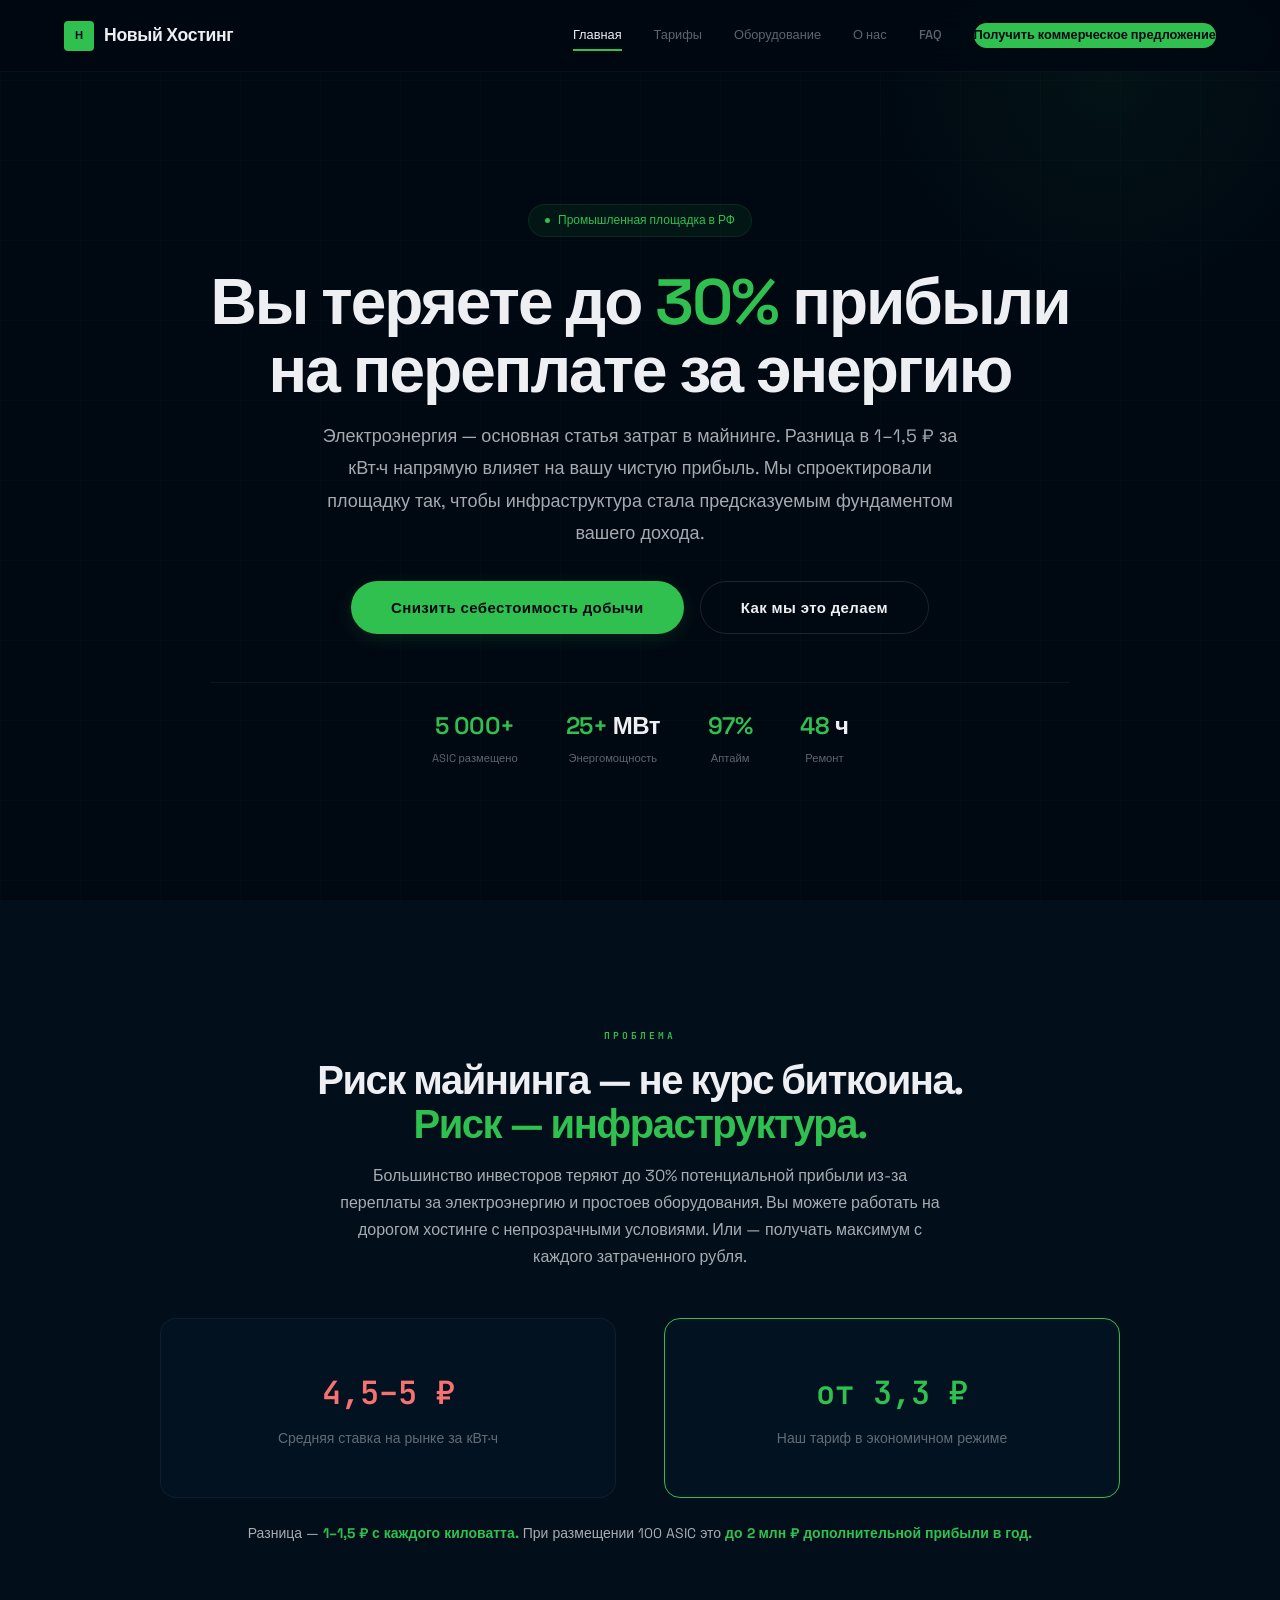
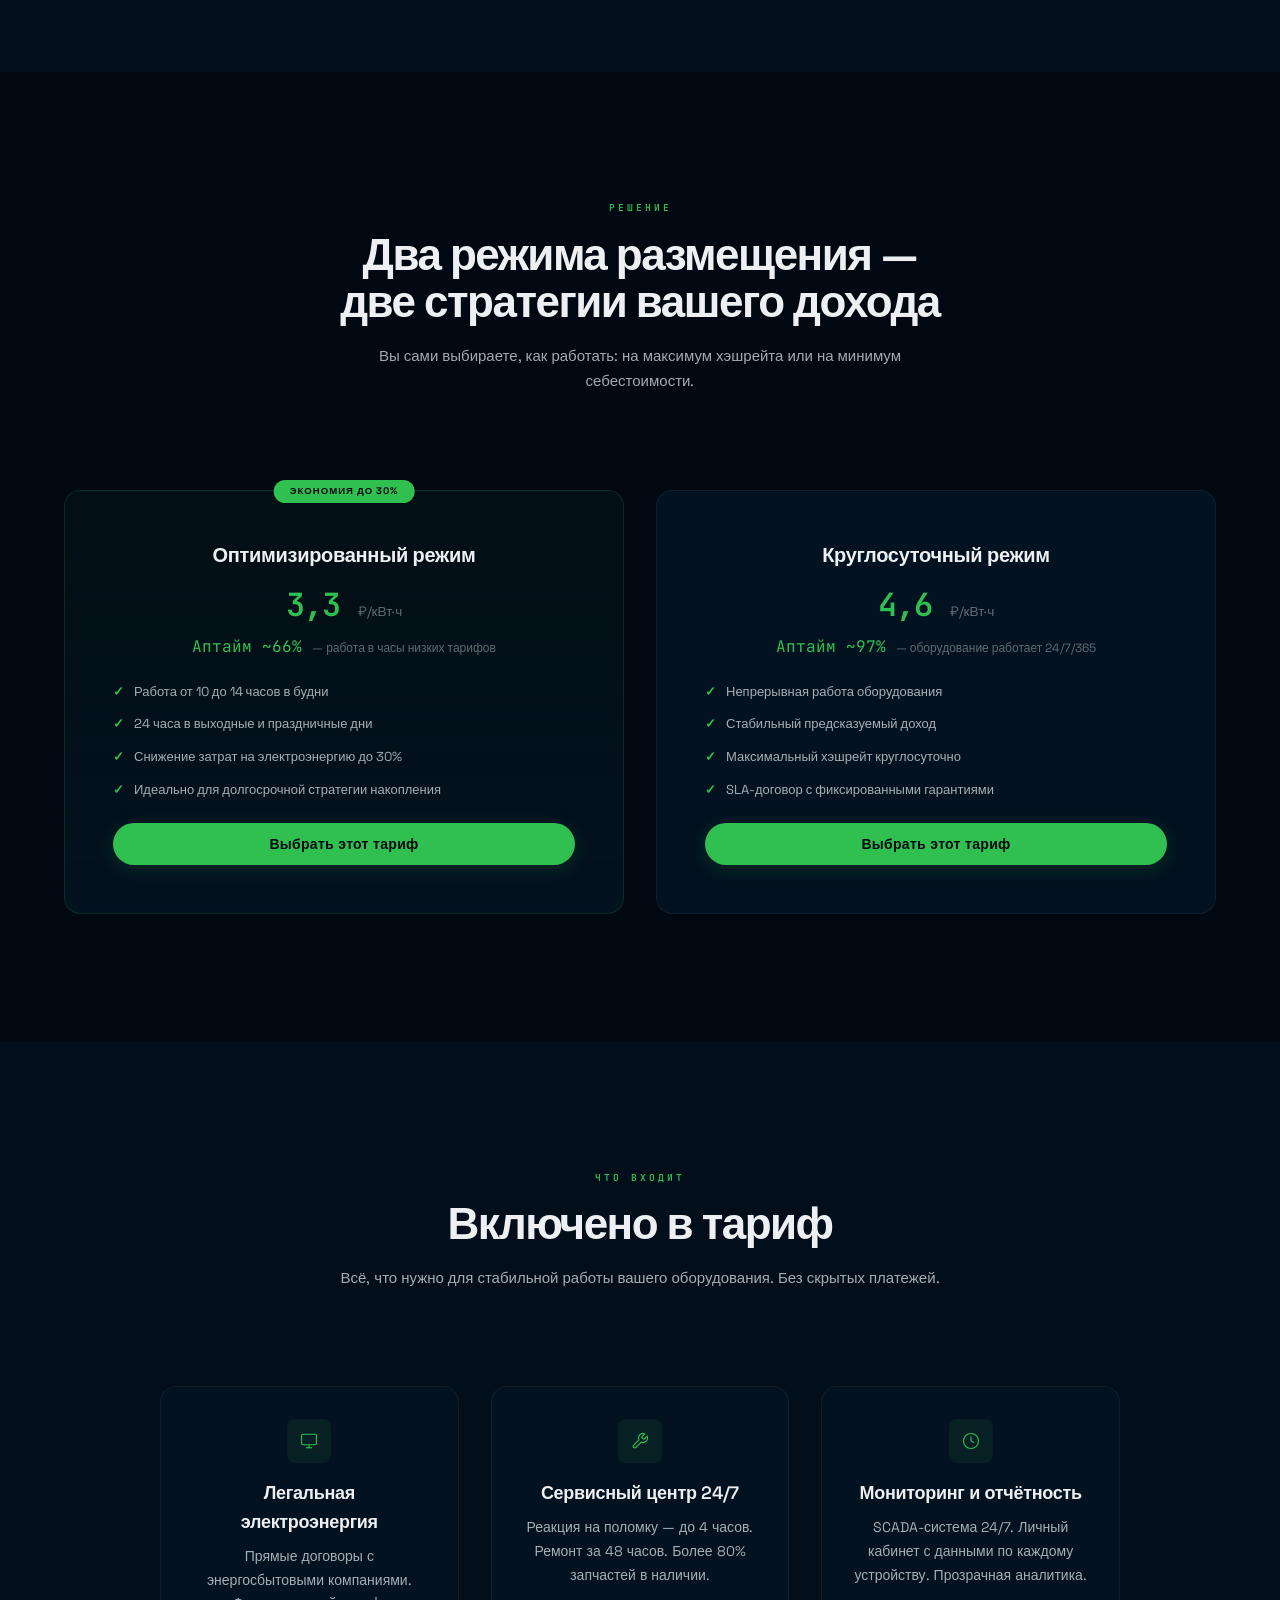
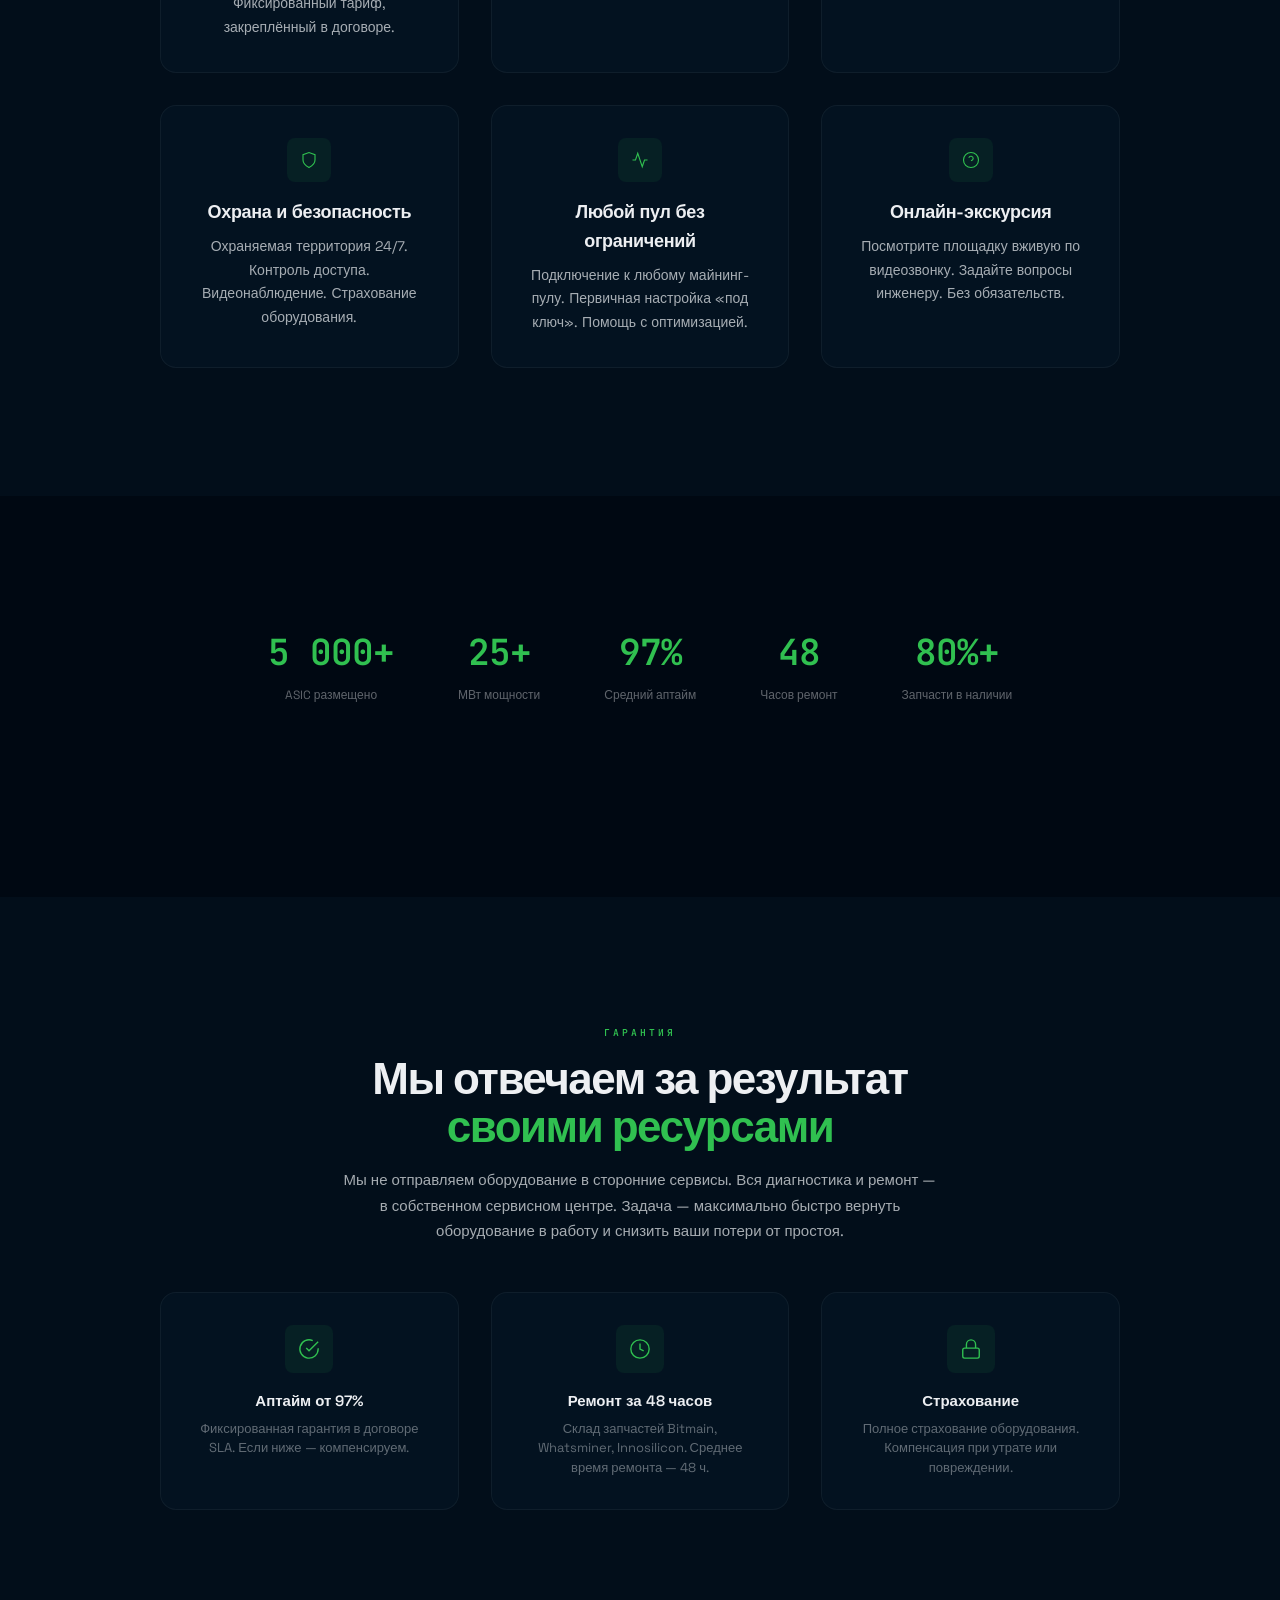
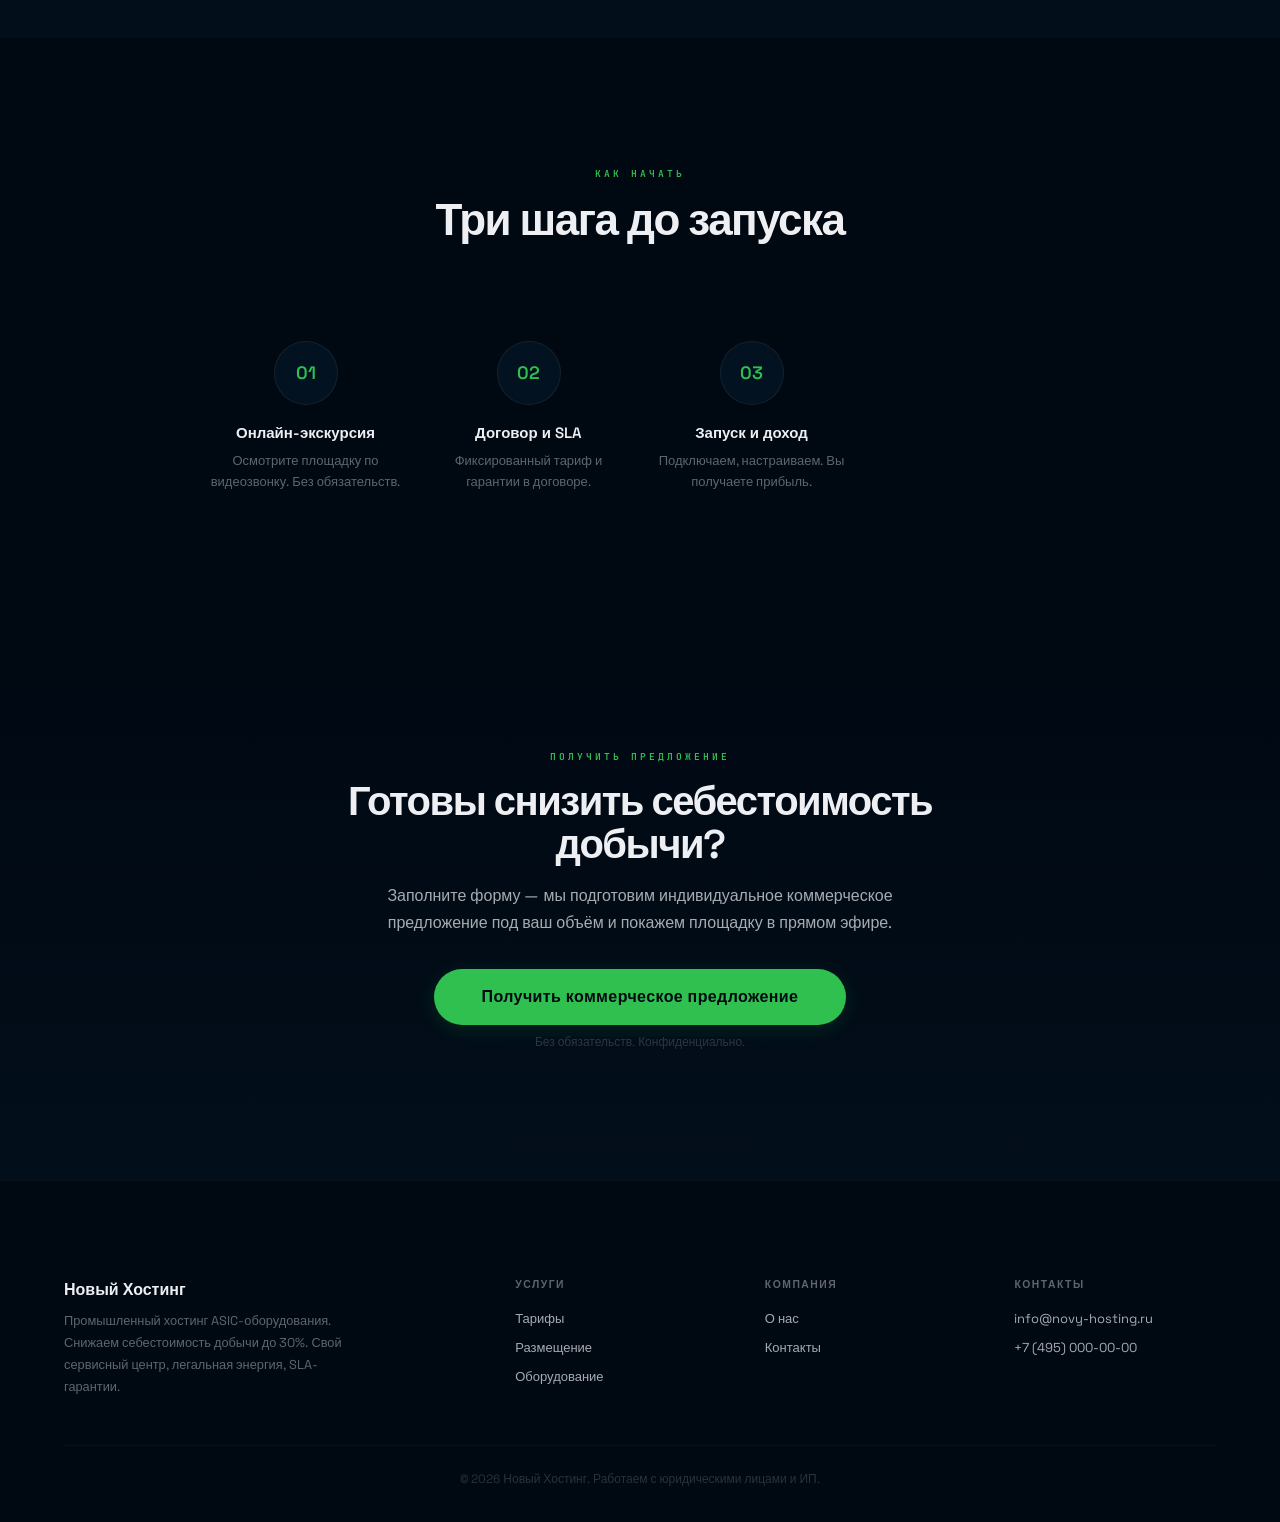
==== index.html @ 4402cfbf "v6: Продающий текст по методу Шугермана — проблема → боль → решение → гарантия → призыв. Центрирован" ====
<!DOCTYPE html>
<html lang="ru">
<head>
  <meta charset="UTF-8" />
  <meta name="viewport" content="width=device-width, initial-scale=1.0" />
  <meta name="description" content="Новый Хостинг — промышленный хостинг ASIC. Снижаем себестоимость добычи до 30%. Свой сервисный центр, ремонт за 48ч, легальная энергия от 3,3 ₽/кВт·ч." />
  <title>Новый Хостинг — промышленный хостинг ASIC | Снижаем себестоимость добычи</title>
  <link rel="stylesheet" href="css/style.css" />
  <link rel="icon" type="image/svg+xml" href="data:image/svg+xml,<svg xmlns='http://www.w3.org/2000/svg' viewBox='0 0 32 32'><rect width='32' height='32' rx='3' fill='%2330C050'/><text x='50%25' y='55%25' text-anchor='middle' font-family='system-ui' font-weight='bold' font-size='18' fill='%23000812'>Н</text></svg>" />
  <style>
    /* Продающие анимации */
    .fade-up{opacity:0;transform:translateY(40px);transition:opacity .8s cubic-bezier(.16,1,.3,1),transform .8s cubic-bezier(.16,1,.3,1)}
    .fade-up.visible{opacity:1;transform:translateY(0)}
    .fade-scale{opacity:0;transform:scale(.92);transition:opacity .7s cubic-bezier(.16,1,.3,1),transform .7s cubic-bezier(.16,1,.3,1)}
    .fade-scale.visible{opacity:1;transform:scale(1)}
    .stagger-children>*{opacity:0;transform:translateY(25px)}
    .stagger-children.visible>*{animation:staggerUp .6s cubic-bezier(.16,1,.3,1) forwards}
    .stagger-children.visible>*:nth-child(1){animation-delay:0s}
    .stagger-children.visible>*:nth-child(2){animation-delay:.12s}
    .stagger-children.visible>*:nth-child(3){animation-delay:.24s}
    .stagger-children.visible>*:nth-child(4){animation-delay:.36s}
    .stagger-children.visible>*:nth-child(5){animation-delay:.48s}
    .stagger-children.visible>*:nth-child(6){animation-delay:.6s}
    @keyframes staggerUp{to{opacity:1;transform:translateY(0)}}
    .glow-pulse{animation:glowPulse 3s ease-in-out infinite}
    @keyframes glowPulse{0%,100%{box-shadow:0 0 20px var(--green-glow)}50%{box-shadow:0 0 40px var(--green-intense)}}
    .hero-cta{animation:heroCta 1s cubic-bezier(.16,1,.3,1) .6s both}
    @keyframes heroCta{from{opacity:0;transform:translateY(30px)}to{opacity:1;transform:translateY(0)}}
  </style>
</head>
<body>

<!-- HEADER -->
<header class="header" id="header">
  <div class="container">
    <a href="index.html" class="logo">
      <span class="logo-mark">Н</span>
      Новый Хостинг
    </a>
    <nav class="nav" id="nav">
      <a href="index.html" class="active">Главная</a>
      <a href="services.html">Тарифы</a>
      <a href="equipment.html">Оборудование</a>
      <a href="about.html">О нас</a>
      <a href="faq.html">FAQ</a>
      <a href="contacts.html" class="nav-cta">Получить коммерческое предложение</a>
    </nav>
    <button class="menu-toggle" id="menuToggle" aria-label="Меню">
      <span></span><span></span><span></span>
    </button>
  </div>
</header>

<!-- ============ HERO ============ -->
<section class="hero" style="text-align:center">
  <div class="hero-bg">
    <div class="hero-grid"></div>
    <div class="hero-glow"></div>
  </div>
  <div class="container" style="position:relative;z-index:1">
    <div style="max-width:860px;margin:0 auto">
      <div class="hero-badge" style="animation:fadeIn .6s .1s both">
        <span class="hero-badge-dot"></span>
        Промышленная площадка в РФ
      </div>
      <h1 style="font-size:4rem" class="fade-up">
        Вы теряете до <span class="green">30%</span> прибыли<br />
        на переплате за энергию
      </h1>
      <p style="font-size:1.125rem;max-width:640px;margin:0 auto var(--space-xl);color:var(--text-secondary);line-height:1.8" class="fade-up">
        Электроэнергия — основная статья затрат в майнинге. Разница в 1–1,5 ₽ за кВт·ч 
        напрямую влияет на вашу чистую прибыль. Мы спроектировали площадку так, 
        чтобы инфраструктура стала предсказуемым фундаментом вашего дохода.
      </p>
      <div class="hero-actions" style="justify-content:center" class="hero-cta">
        <a href="services.html" class="btn btn-green btn-lg glow-pulse">Снизить себестоимость добычи</a>
        <a href="#about" class="btn btn-ghost btn-lg">Как мы это делаем</a>
      </div>
      <div class="hero-stats" style="justify-content:center" class="fade-up">
        <div><div class="hero-stat-value"><span class="green">5 000+</span></div><div class="hero-stat-label">ASIC размещено</div></div>
        <div><div class="hero-stat-value"><span class="green">25+</span> МВт</div><div class="hero-stat-label">Энергомощность</div></div>
        <div><div class="hero-stat-value"><span class="green">97%</span></div><div class="hero-stat-label">Аптайм</div></div>
        <div><div class="hero-stat-value"><span class="green">48</span> ч</div><div class="hero-stat-label">Ремонт</div></div>
      </div>
    </div>
  </div>
</section>

<!-- ============ ПРОБЛЕМА ============ -->
<section class="section section-dark" id="problem" style="text-align:center">
  <div class="container">
    <div style="max-width:720px;margin:0 auto">
      <span class="section-label fade-up">Проблема</span>
      <h2 class="section-title fade-up" style="font-size:2.5rem">
        Риск майнинга — не курс биткоина.<br />
        <span class="green">Риск — инфраструктура.</span>
      </h2>
      <p class="section-subtitle fade-up" style="margin-bottom:var(--space-2xl);font-size:1rem">
        Большинство инвесторов теряют до 30% потенциальной прибыли из-за переплаты 
        за электроэнергию и простоев оборудования. Вы можете работать на дорогом 
        хостинге с непрозрачными условиями. Или — получать максимум с каждого 
        затраченного рубля.
      </p>
    </div>
    <div style="max-width:960px;margin:0 auto">
      <div class="fade-scale">
        <div style="display:flex;gap:var(--space-2xl);justify-content:center;flex-wrap:wrap">
          <div style="background:var(--bg-card);border:1px solid rgba(237,239,242,.05);border-radius:var(--radius-xl);padding:var(--space-2xl);flex:1;min-width:240px">
            <div style="font-family:var(--mono);font-size:2rem;font-weight:600;color:var(--danger);margin-bottom:var(--space-sm)">4,5–5 ₽</div>
            <div style="font-size:.875rem;color:var(--text-tertiary)">Средняя ставка на рынке за кВт·ч</div>
          </div>
          <div style="background:var(--bg-card);border:1px solid var(--green);border-radius:var(--radius-xl);padding:var(--space-2xl);flex:1;min-width:240px">
            <div style="font-family:var(--mono);font-size:2rem;font-weight:600;color:var(--green);margin-bottom:var(--space-sm)">от 3,3 ₽</div>
            <div style="font-size:.875rem;color:var(--text-tertiary)">Наш тариф в экономичном режиме</div>
          </div>
        </div>
        <p style="margin-top:var(--space-lg);font-size:.875rem;color:var(--text-secondary)">
          Разница — <strong style="color:var(--green)">1–1,5 ₽ с каждого киловатта.</strong> 
          При размещении 100 ASIC это <strong style="color:var(--green)">до 2 млн ₽ дополнительной прибыли в год.</strong>
        </p>
      </div>
    </div>
  </div>
</section>

<!-- ============ РЕШЕНИЕ — ДВА РЕЖИМА ============ -->
<section class="section" id="solution" style="text-align:center">
  <div class="container">
    <div class="section-header">
      <span class="section-label fade-up">Решение</span>
      <h2 class="section-title fade-up">Два режима размещения —<br />две стратегии вашего дохода</h2>
      <p class="section-subtitle fade-up">Вы сами выбираете, как работать: на максимум хэшрейта или на минимум себестоимости.</p>
    </div>
    <div class="modes-grid fade-up">
      <div class="mode-card featured reveal">
        <div class="mode-badge">Экономия до 30%</div>
        <div class="mode-name">Оптимизированный режим</div>
        <div class="mode-price">3,3 <span>₽/кВт·ч</span></div>
        <div class="mode-uptime">Аптайм ~66% <span>— работа в часы низких тарифов</span></div>
        <ul class="mode-features">
          <li>Работа от 10 до 14 часов в будни</li>
          <li>24 часа в выходные и праздничные дни</li>
          <li>Снижение затрат на электроэнергию до 30%</li>
          <li>Идеально для долгосрочной стратегии накопления</li>
        </ul>
        <a href="contacts.html" class="btn btn-green btn-full">Выбрать этот тариф</a>
      </div>
      <div class="mode-card reveal">
        <div class="mode-name">Круглосуточный режим</div>
        <div class="mode-price">4,6 <span>₽/кВт·ч</span></div>
        <div class="mode-uptime">Аптайм ~97% <span>— оборудование работает 24/7/365</span></div>
        <ul class="mode-features">
          <li>Непрерывная работа оборудования</li>
          <li>Стабильный предсказуемый доход</li>
          <li>Максимальный хэшрейт круглосуточно</li>
          <li>SLA-договор с фиксированными гарантиями</li>
        </ul>
        <a href="contacts.html" class="btn btn-green btn-full">Выбрать этот тариф</a>
      </div>
    </div>
  </div>
</section>

<!-- ============ ЧТО ВХОДИТ ============ -->
<section class="section section-dark" id="includes" style="text-align:center">
  <div class="container">
    <div class="section-header">
      <span class="section-label fade-up">Что входит</span>
      <h2 class="section-title fade-up">Включено в тариф</h2>
      <p class="section-subtitle fade-up">Всё, что нужно для стабильной работы вашего оборудования. Без скрытых платежей.</p>
    </div>
    <div class="stagger-children fade-up" style="display:grid;grid-template-columns:1fr 1fr 1fr;gap:var(--space-xl);max-width:960px;margin:0 auto">
      <div class="card">
        <div class="card-icon" style="margin:0 auto var(--space-md)"><svg width="18" height="18" viewBox="0 0 24 24" fill="none" stroke="currentColor" stroke-width="1.5"><rect x="2" y="3" width="20" height="14" rx="2"/><line x1="8" y1="21" x2="16" y2="21"/><line x1="12" y1="17" x2="12" y2="21"/></svg></div>
        <h3 class="card-title">Легальная электроэнергия</h3>
        <p class="card-text">Прямые договоры с энергосбытовыми компаниями. Фиксированный тариф, закреплённый в договоре.</p>
      </div>
      <div class="card">
        <div class="card-icon" style="margin:0 auto var(--space-md)"><svg width="18" height="18" viewBox="0 0 24 24" fill="none" stroke="currentColor" stroke-width="1.5"><path d="M14.7 6.3a1 1 0 0 0 0 1.4l1.6 1.6a1 1 0 0 0 1.4 0l3.77-3.77a6 6 0 0 1-7.94 7.94l-6.91 6.91a2.12 2.12 0 0 1-3-3l6.91-6.91a6 6 0 0 1 7.94-7.94l-3.76 3.76z"/></svg></div>
        <h3 class="card-title">Сервисный центр 24/7</h3>
        <p class="card-text">Реакция на поломку — до 4 часов. Ремонт за 48 часов. Более 80% запчастей в наличии.</p>
      </div>
      <div class="card">
        <div class="card-icon" style="margin:0 auto var(--space-md)"><svg width="18" height="18" viewBox="0 0 24 24" fill="none" stroke="currentColor" stroke-width="1.5"><circle cx="12" cy="12" r="10"/><polyline points="12 6 12 12 16 14"/></svg></div>
        <h3 class="card-title">Мониторинг и отчётность</h3>
        <p class="card-text">SCADA-система 24/7. Личный кабинет с данными по каждому устройству. Прозрачная аналитика.</p>
      </div>
      <div class="card">
        <div class="card-icon" style="margin:0 auto var(--space-md)"><svg width="18" height="18" viewBox="0 0 24 24" fill="none" stroke="currentColor" stroke-width="1.5"><path d="M12 22s8-4 8-10V5l-8-3-8 3v7c0 6 8 10 8 10z"/></svg></div>
        <h3 class="card-title">Охрана и безопасность</h3>
        <p class="card-text">Охраняемая территория 24/7. Контроль доступа. Видеонаблюдение. Страхование оборудования.</p>
      </div>
      <div class="card">
        <div class="card-icon" style="margin:0 auto var(--space-md)"><svg width="18" height="18" viewBox="0 0 24 24" fill="none" stroke="currentColor" stroke-width="1.5"><polyline points="22 12 18 12 15 21 9 3 6 12 2 12"/></svg></div>
        <h3 class="card-title">Любой пул без ограничений</h3>
        <p class="card-text">Подключение к любому майнинг-пулу. Первичная настройка «под ключ». Помощь с оптимизацией.</p>
      </div>
      <div class="card">
        <div class="card-icon" style="margin:0 auto var(--space-md)"><svg width="18" height="18" viewBox="0 0 24 24" fill="none" stroke="currentColor" stroke-width="1.5"><circle cx="12" cy="12" r="10"/><path d="M9.09 9a3 3 0 0 1 5.83 1c0 2-3 3-3 3"/><line x1="12" y1="17" x2="12.01" y2="17"/></svg></div>
        <h3 class="card-title">Онлайн-экскурсия</h3>
        <p class="card-text">Посмотрите площадку вживую по видеозвонку. Задайте вопросы инженеру. Без обязательств.</p>
      </div>
    </div>
  </div>
</section>

<!-- ============ ЦИФРЫ ============ -->
<section class="section" style="text-align:center">
  <div class="container">
    <div class="trust-bar fade-up">
      <div class="trust-item"><div class="trust-num">5 000+</div><div class="trust-label">ASIC размещено</div></div>
      <div class="trust-item"><div class="trust-num">25+</div><div class="trust-label">МВт мощности</div></div>
      <div class="trust-item"><div class="trust-num">97%</div><div class="trust-label">Средний аптайм</div></div>
      <div class="trust-item"><div class="trust-num">48</div><div class="trust-label">Часов ремонт</div></div>
      <div class="trust-item"><div class="trust-num">80%+</div><div class="trust-label">Запчасти в наличии</div></div>
    </div>
  </div>
</section>

<!-- ============ ГАРАНТИЯ ============ -->
<section class="section section-dark" id="guarantee" style="text-align:center">
  <div class="container">
    <div style="max-width:720px;margin:0 auto">
      <span class="section-label fade-up">Гарантия</span>
      <h2 class="section-title fade-up">Мы отвечаем за результат<br /><span class="green">своими ресурсами</span></h2>
      <p class="section-subtitle fade-up" style="margin-bottom:var(--space-2xl)">
        Мы не отправляем оборудование в сторонние сервисы. Вся диагностика и ремонт — 
        в собственном сервисном центре. Задача — максимально быстро вернуть оборудование 
        в работу и снизить ваши потери от простоя.
      </p>
    </div>
    <div class="guarantee-grid" style="max-width:960px;margin:0 auto">
      <div class="guarantee-card fade-scale">
        <div class="guarantee-icon"><svg width="22" height="22" viewBox="0 0 24 24" fill="none" stroke="currentColor" stroke-width="1.5"><path d="M22 11.08V12a10 10 0 1 1-5.93-9.14"/><polyline points="22 4 12 14.01 9 11.01"/></svg></div>
        <div class="guarantee-title">Аптайм от 97%</div>
        <div class="guarantee-text">Фиксированная гарантия в договоре SLA. Если ниже — компенсируем.</div>
      </div>
      <div class="guarantee-card fade-scale">
        <div class="guarantee-icon"><svg width="22" height="22" viewBox="0 0 24 24" fill="none" stroke="currentColor" stroke-width="1.5"><circle cx="12" cy="12" r="10"/><polyline points="12 6 12 12 16 14"/></svg></div>
        <div class="guarantee-title">Ремонт за 48 часов</div>
        <div class="guarantee-text">Склад запчастей Bitmain, Whatsminer, Innosilicon. Среднее время ремонта — 48 ч.</div>
      </div>
      <div class="guarantee-card fade-scale">
        <div class="guarantee-icon"><svg width="22" height="22" viewBox="0 0 24 24" fill="none" stroke="currentColor" stroke-width="1.5"><rect x="3" y="11" width="18" height="11" rx="2"/><path d="M7 11V7a5 5 0 0 1 10 0v4"/></svg></div>
        <div class="guarantee-title">Страхование</div>
        <div class="guarantee-text">Полное страхование оборудования. Компенсация при утрате или повреждении.</div>
      </div>
    </div>
  </div>
</section>

<!-- ============ ПРОЦЕСС ============ -->
<section class="section" style="text-align:center">
  <div class="container">
    <div class="section-header">
      <span class="section-label fade-up">Как начать</span>
      <h2 class="section-title fade-up">Три шага до запуска</h2>
    </div>
    <div class="steps" style="max-width:860px;margin:0 auto">
      <div class="step fade-up">
        <div class="step-num">01</div>
        <h3 class="step-title">Онлайн-экскурсия</h3>
        <p class="step-text">Осмотрите площадку по видеозвонку. Без обязательств.</p>
      </div>
      <div class="step fade-up">
        <div class="step-num">02</div>
        <h3 class="step-title">Договор и SLA</h3>
        <p class="step-text">Фиксированный тариф и гарантии в договоре.</p>
      </div>
      <div class="step fade-up">
        <div class="step-num">03</div>
        <h3 class="step-title">Запуск и доход</h3>
        <p class="step-text">Подключаем, настраиваем. Вы получаете прибыль.</p>
      </div>
    </div>
  </div>
</section>

<!-- ============ CTA ============ -->
<section class="cta-section" style="text-align:center">
  <div class="container" style="max-width:640px">
    <span class="section-label fade-up">Получить предложение</span>
    <h2 class="section-title fade-up" style="font-size:2.5rem">Готовы снизить себестоимость добычи?</h2>
    <p class="section-subtitle fade-up" style="margin-bottom:var(--space-xl);font-size:1rem">
      Заполните форму — мы подготовим индивидуальное коммерческое предложение 
      под ваш объём и покажем площадку в прямом эфире.
    </p>
    <a href="contacts.html" class="btn btn-green btn-lg glow-pulse" style="font-size:1rem;padding:20px 48px">
      Получить коммерческое предложение
    </a>
    <p style="margin-top:var(--space-sm);font-size:.75rem;color:var(--text-muted)">Без обязательств. Конфиденциально.</p>
  </div>
</section>

<!-- FOOTER -->
<footer class="footer" style="text-align:center">
  <div class="container">
    <div class="footer-grid" style="text-align:left">
      <div>
        <div class="footer-brand">Новый Хостинг</div>
        <p class="footer-desc">Промышленный хостинг ASIC-оборудования. Снижаем себестоимость добычи до 30%. Свой сервисный центр, легальная энергия, SLA-гарантии.</p>
      </div>
      <div>
        <div class="footer-h">Услуги</div>
        <div class="footer-l">
          <a href="services.html">Тарифы</a>
          <a href="services.html">Размещение</a>
          <a href="equipment.html">Оборудование</a>
        </div>
      </div>
      <div>
        <div class="footer-h">Компания</div>
        <div class="footer-l">
          <a href="about.html">О нас</a>
          <a href="contacts.html">Контакты</a>
        </div>
      </div>
      <div>
        <div class="footer-h">Контакты</div>
        <div class="footer-l">
          <a href="contacts.html">info@novy-hosting.ru</a>
          <a href="contacts.html">+7 (495) 000-00-00</a>
        </div>
      </div>
    </div>
    <div class="footer-b" style="justify-content:center;text-align:center">
      <span>© 2026 Новый Хостинг. Работаем с юридическими лицами и ИП.</span>
    </div>
  </div>
</footer>

<script src="js/main.js"></script>
<script>
// Анимации для fade-up, fade-scale
(function(){
  var els = document.querySelectorAll('.fade-up, .fade-scale, .stagger-children');
  var obs = new IntersectionObserver(function(entries) {
    entries.forEach(function(e) {
      if (e.isIntersecting) {
        e.target.classList.add('visible');
        obs.unobserve(e.target);
      }
    });
  }, { threshold: 0.12, rootMargin: '0px 0px -40px 0px' });
  els.forEach(function(el) { obs.observe(el); });
})();
</script>
</body>
</html>
---- css/style.css ----
/* =============================================
   НОВЫЙ ХОСТИНГ v4 — Продающий сайт
   Премиум индустриальный дизайн
   Цвета: чёрно-синий + зелёный акцент
   ============================================= */

@import url('https://fonts.googleapis.com/css2?family=Space+Grotesk:wght@300;400;500;600;700&family=JetBrains+Mono:wght@400;500;600&display=swap');

:root {
  --bg-deep: #000812;
  --bg-body: #010A15;
  --bg-section: #020E1A;
  --bg-card: #031220;
  --bg-card-hover: #041A2A;
  --bg-elevated: #052233;
  --text-primary: #EDEFF2;
  --text-secondary: rgba(237, 239, 242, 0.7);
  --text-tertiary: rgba(237, 239, 242, 0.4);
  --text-muted: rgba(237, 239, 242, 0.18);
  --green: #30C050;
  --green-light: #40D868;
  --green-dark: #1E9E3C;
  --green-glow: rgba(48, 192, 80, 0.15);
  --green-intense: rgba(48, 192, 80, 0.30);
  --success: #30C050;
  --danger: #F87171;
  --info: #60A5FA;
  --amber: #F59E0B;
  --font: 'Space Grotesk', sans-serif;
  --mono: 'JetBrains Mono', monospace;
  --radius-sm: 4px;
  --radius-md: 8px;
  --radius-lg: 12px;
  --radius-xl: 16px;
  --space-xs: 4px;
  --space-sm: 8px;
  --space-md: 16px;
  --space-lg: 24px;
  --space-xl: 32px;
  --space-2xl: 48px;
  --space-3xl: 64px;
  --space-4xl: 96px;
  --space-5xl: 128px;
  --max-width: 1200px;
  --header-h: 72px;
}

*,*::before,*::after{margin:0;padding:0;box-sizing:border-box}
html{scroll-behavior:smooth;font-size:16px;-webkit-font-smoothing:antialiased}
body{font-family:var(--font);background:var(--bg-deep);color:var(--text-primary);line-height:1.6;overflow-x:hidden}
a{color:var(--text-primary);text-decoration:none;transition:color .25s ease}
a:hover{color:var(--green)}
ul,ol{list-style:none}
::selection{background:var(--green);color:var(--bg-deep)}
::-webkit-scrollbar{width:4px}
::-webkit-scrollbar-track{background:var(--bg-deep)}
::-webkit-scrollbar-thumb{background:var(--text-muted);border-radius:2px}

.container{width:100%;max-width:var(--max-width);margin:0 auto;padding:0 var(--space-lg)}

/* ============= HEADER ============= */
.header{
  position:fixed;top:0;left:0;right:0;z-index:1000;height:var(--header-h);
  background:rgba(0,8,18,.92);backdrop-filter:blur(16px) saturate(1.4);
  -webkit-backdrop-filter:blur(16px) saturate(1.4);
  border-bottom:1px solid rgba(237,239,242,.04);transition:background .4s ease;
}
.header.scrolled{background:rgba(0,8,18,.97);border-bottom-color:rgba(237,239,242,.07)}
.header .container{display:flex;align-items:center;justify-content:space-between;height:100%}
.logo{display:flex;align-items:center;gap:10px;font-weight:600;font-size:1.1rem;letter-spacing:-.3px}
.logo-mark{width:30px;height:30px;background:var(--green);border-radius:var(--radius-sm);display:flex;align-items:center;justify-content:center;font-size:.7rem;font-weight:700;color:var(--bg-deep)}
.nav{display:flex;align-items:center;gap:var(--space-xl)}
.nav a{font-size:.8rem;font-weight:500;color:var(--text-tertiary);position:relative;padding:2px 0;transition:color .3s}
.nav a::after{content:'';position:absolute;bottom:-3px;left:0;width:0;height:1.5px;background:var(--green);transition:width .4s cubic-bezier(.16,1,.3,1)}
.nav a:hover,.nav a.active{color:var(--text-primary)}
.nav a:hover::after,.nav a.active::after{width:100%}
.nav-cta{background:var(--green);color:var(--bg-deep)!important;padding:10px 24px;border-radius:100px;font-weight:600!important;font-size:.8rem!important;transition:all .3s!important}
.nav-cta:hover{background:var(--green-light)!important;transform:translateY(-1px);box-shadow:0 4px 16px var(--green-glow)!important}
.nav-cta::after{display:none!important}
.menu-toggle{display:none;flex-direction:column;gap:5px;cursor:pointer;background:none;border:none;padding:8px}
.menu-toggle span{width:22px;height:1.5px;background:var(--text-primary);border-radius:1px;transition:all .3s}

/* ============= BUTTONS ============= */
.btn{display:inline-flex;align-items:center;gap:8px;padding:14px 32px;border-radius:100px;font-family:var(--font);font-size:.875rem;font-weight:600;cursor:pointer;transition:all .4s cubic-bezier(.16,1,.3,1);border:none;text-decoration:none;line-height:1;letter-spacing:.3px}
.btn-green{background:var(--green);color:var(--bg-deep);box-shadow:0 4px 20px var(--green-glow)}
.btn-green:hover{background:var(--green-light);transform:translateY(-2px);box-shadow:0 8px 28px var(--green-intense);color:var(--bg-deep)}
.btn-ghost{background:transparent;color:var(--text-primary);border:1.5px solid rgba(237,239,242,.12)}
.btn-ghost:hover{border-color:var(--green);color:var(--green);transform:translateY(-2px);background:rgba(48,192,80,.05)}
.btn-lg{padding:18px 40px;font-size:.9375rem;letter-spacing:.4px}
.btn-full{width:100%;justify-content:center}

/* ============= SECTIONS ============= */
.section{padding:var(--space-5xl) 0}
.section-dark{background:var(--bg-section)}
.section-deep{background:var(--bg-deep)}
.section-header{text-align:center;margin-bottom:var(--space-4xl)}
.section-label{font-family:var(--mono);font-size:.6rem;font-weight:600;text-transform:uppercase;letter-spacing:3px;color:var(--green);margin-bottom:var(--space-md);display:block}
.section-title{font-size:2.75rem;font-weight:600;letter-spacing:-1.5px;line-height:1.08;margin-bottom:var(--space-md)}
.section-subtitle{font-size:.9375rem;color:var(--text-secondary);line-height:1.7;max-width:600px;margin:0 auto}

/* ============= HERO SPLIT ============= */
.hero{min-height:100vh;display:flex;align-items:center;position:relative;overflow:hidden;padding-top:var(--header-h);background:var(--bg-deep)}
.hero-bg{position:absolute;inset:0;z-index:0}
.hero-grid{position:absolute;inset:0;background-image:linear-gradient(rgba(48,192,80,.025) 1px,transparent 1px),linear-gradient(90deg,rgba(48,192,80,.025) 1px,transparent 1px);background-size:80px 80px}
.hero-glow{position:absolute;top:-25%;right:-10%;width:600px;height:600px;background:radial-gradient(circle,rgba(48,192,80,.06) 0%,transparent 60%);border-radius:50%;pointer-events:none}
.hero-content{position:relative;z-index:1;display:grid;grid-template-columns:1fr 1fr;gap:var(--space-3xl);align-items:center}
.hero-left{max-width:560px}
.hero-right{background:var(--bg-card);border:1px solid rgba(237,239,242,.06);border-radius:var(--radius-xl);padding:var(--space-2xl);position:relative}
.hero-right::before{content:'';position:absolute;top:0;left:0;right:0;height:2px;background:linear-gradient(90deg,transparent,var(--green),transparent);opacity:.6}
.hero-badge{display:inline-flex;align-items:center;gap:8px;background:rgba(48,192,80,.08);border:1px solid rgba(48,192,80,.12);padding:6px 16px;border-radius:100px;font-size:.75rem;font-weight:500;color:var(--green);margin-bottom:var(--space-xl)}
.hero-badge-dot{width:5px;height:5px;background:var(--green);border-radius:50%;animation:pulse-dot 2s ease infinite}
@keyframes pulse-dot{0%,100%{opacity:1}50%{opacity:.3}}
.hero h1{font-size:3.5rem;font-weight:600;letter-spacing:-2px;line-height:1.05;margin-bottom:var(--space-md)}
.hero h1 .green{color:var(--green)}
.hero p{font-size:1rem;color:var(--text-secondary);line-height:1.7;margin-bottom:var(--space-xl)}
.hero-actions{display:flex;gap:var(--space-md)}
.hero-stats{display:flex;gap:var(--space-2xl);margin-top:var(--space-2xl);padding-top:var(--space-lg);border-top:1px solid rgba(237,239,242,.05)}
.hero-stat-value{font-size:1.5rem;font-weight:600;letter-spacing:-.5px}
.hero-stat-value .green{color:var(--green)}
.hero-stat-label{font-size:.7rem;color:var(--text-tertiary);margin-top:4px}

/* Калькулятор в hero */
.calc-title{font-size:1.125rem;font-weight:600;margin-bottom:var(--space-md)}
.calc-row{display:flex;justify-content:space-between;padding:12px 0;border-bottom:1px solid rgba(237,239,242,.04);font-size:.875rem}
.calc-row:last-child{border-bottom:none}
.calc-label{color:var(--text-secondary)}
.calc-value{font-weight:600;font-family:var(--mono)}
.calc-value.green{color:var(--green);font-size:1.125rem}
.calc-input{width:100%;padding:10px 14px;background:rgba(237,239,242,.04);border:1px solid rgba(237,239,242,.08);border-radius:var(--radius-md);color:var(--text-primary);font-family:var(--font);font-size:.875rem;outline:none;transition:border-color .25s;margin-top:6px}
.calc-input:focus{border-color:var(--green);box-shadow:0 0 0 3px var(--green-glow)}
.calc-form-group{margin-bottom:var(--space-md)}
.calc-form-group label{display:block;font-size:.75rem;font-weight:500;color:var(--text-tertiary);margin-bottom:4px}

/* ============= TWO MODES (из digital-north) ============= */
.modes-grid{display:grid;grid-template-columns:1fr 1fr;gap:var(--space-xl)}
.mode-card{background:var(--bg-card);border:1px solid rgba(237,239,242,.05);border-radius:var(--radius-xl);padding:var(--space-2xl);position:relative;transition:all .4s}
.mode-card:hover{border-color:rgba(48,192,80,.12);transform:translateY(-2px);box-shadow:0 12px 40px rgba(0,0,0,.5)}
.mode-card.featured{border-color:rgba(48,192,80,.15);background:linear-gradient(180deg,rgba(48,192,80,.04),var(--bg-card))}
.mode-badge{position:absolute;top:-11px;left:50%;transform:translateX(-50%);background:var(--green);color:var(--bg-deep);font-size:.6rem;font-weight:700;padding:4px 16px;border-radius:100px;letter-spacing:1px;text-transform:uppercase}
.mode-name{font-size:1.25rem;font-weight:600;margin-bottom:var(--space-sm);letter-spacing:-.3px}
.mode-price{font-family:var(--mono);font-size:2rem;font-weight:600;color:var(--green);letter-spacing:-1px;margin-bottom:4px}
.mode-price span{font-family:var(--font);font-size:.85rem;font-weight:400;color:var(--text-tertiary);letter-spacing:0}
.mode-desc{font-size:.8125rem;color:var(--text-tertiary);margin-bottom:var(--space-md);line-height:1.5}
.mode-features{margin:var(--space-md) 0}
.mode-features li{padding:6px 0;font-size:.8125rem;color:var(--text-secondary);display:flex;align-items:center;gap:10px}
.mode-features li::before{content:'✓';color:var(--green);font-weight:700}
.mode-uptime{font-family:var(--mono);font-size:1rem;color:var(--green);margin-bottom:var(--space-md)}
.mode-uptime span{font-family:var(--font);font-size:.75rem;color:var(--text-tertiary)}

/* ============= TRUST ============= */
.trust-bar{display:flex;justify-content:center;gap:var(--space-3xl);flex-wrap:wrap;margin-bottom:var(--space-3xl)}
.trust-item{text-align:center}
.trust-num{font-family:var(--mono);font-size:2.25rem;font-weight:600;color:var(--green);letter-spacing:-1px}
.trust-label{font-size:.75rem;color:var(--text-tertiary);margin-top:4px}

/* ============= TESTIMONIALS ============= */
.test-grid{display:grid;grid-template-columns:1fr 1fr;gap:var(--space-xl)}
.test-card{background:var(--bg-card);border:1px solid rgba(237,239,242,.05);border-radius:var(--radius-xl);padding:var(--space-xl)}
.test-stars{color:var(--amber);font-size:.875rem;margin-bottom:var(--space-sm);letter-spacing:2px}
.test-text{font-size:.875rem;color:var(--text-secondary);line-height:1.7;margin-bottom:var(--space-md);font-style:italic}
.test-author{display:flex;align-items:center;gap:var(--space-sm)}
.test-avatar{width:40px;height:40px;border-radius:50%;background:var(--green-dim, rgba(48,192,80,.1));display:flex;align-items:center;justify-content:center;font-size:.7rem;font-weight:600;color:var(--green)}
.test-name{font-size:.8125rem;font-weight:600}
.test-role{font-size:.7rem;color:var(--text-tertiary)}

/* ============= GUARANTEE ============= */
.guarantee-grid{display:grid;grid-template-columns:repeat(3,1fr);gap:var(--space-xl)}
.guarantee-card{text-align:center;padding:var(--space-xl);background:var(--bg-card);border:1px solid rgba(237,239,242,.05);border-radius:var(--radius-xl);transition:all .3s}
.guarantee-card:hover{border-color:rgba(48,192,80,.1);transform:translateY(-2px)}
.guarantee-icon{width:48px;height:48px;background:rgba(48,192,80,.08);border-radius:var(--radius-md);display:flex;align-items:center;justify-content:center;margin:0 auto var(--space-md);font-size:1.25rem;color:var(--green)}
.guarantee-title{font-size:.9375rem;font-weight:600;margin-bottom:6px}
.guarantee-text{font-size:.8125rem;color:var(--text-tertiary);line-height:1.5}

/* ============= GRIDS ============= */
.grid-2{display:grid;grid-template-columns:1fr 1fr;gap:var(--space-2xl)}
.grid-3{display:grid;grid-template-columns:1fr 1fr 1fr;gap:var(--space-xl)}
.grid-4{display:grid;grid-template-columns:1fr 1fr 1fr 1fr;gap:var(--space-lg)}

/* ============= CARDS ============= */
.card{background:var(--bg-card);border:1px solid rgba(237,239,242,.05);border-radius:var(--radius-xl);padding:var(--space-xl);transition:all .4s;position:relative}
.card::before{content:'';position:absolute;top:0;left:0;right:0;height:1px;background:linear-gradient(90deg,transparent,var(--green),transparent);opacity:0;transition:opacity .4s}
.card:hover::before{opacity:1}
.card:hover{border-color:rgba(48,192,80,.1);transform:translateY(-3px);box-shadow:0 8px 32px rgba(0,0,0,.5);background:var(--bg-card-hover)}
.card-icon{width:44px;height:44px;background:rgba(48,192,80,.08);border-radius:var(--radius-md);display:flex;align-items:center;justify-content:center;margin-bottom:var(--space-md);color:var(--green)}
.card-title{font-size:1.125rem;font-weight:600;margin-bottom:var(--space-sm);letter-spacing:-.3px}
.card-text{font-size:.875rem;color:var(--text-secondary);line-height:1.7}

/* ============= PRICING ============= */
.pricing-grid .card{text-align:center;padding:var(--space-2xl) var(--space-xl)}
.pricing-grid .featured{border-color:rgba(48,192,80,.2);background:linear-gradient(180deg,rgba(48,192,80,.04),var(--bg-card))}
.pricing-grid .featured::before{opacity:1}
.price{font-size:2.5rem;font-weight:600;color:var(--green);letter-spacing:-1px;margin-bottom:4px}
.price span{font-size:.875rem;font-weight:400;color:var(--text-tertiary)}
.features li{padding:6px 0;font-size:.8125rem;color:var(--text-secondary);display:flex;align-items:center;gap:10px}
.features li::before{content:'+';color:var(--green);font-weight:600}
.pricing-badge{position:absolute;top:-11px;left:50%;transform:translateX(-50%);background:var(--green);color:var(--bg-deep);font-size:.65rem;font-weight:700;padding:4px 16px;border-radius:100px;letter-spacing:1px;text-transform:uppercase}

/* ============= STEPS ============= */
.steps{display:grid;grid-template-columns:repeat(4,1fr);gap:var(--space-xl)}
.step{text-align:center}
.step-num{width:64px;height:64px;background:var(--bg-card);border:1.5px solid rgba(237,239,242,.07);border-radius:50%;display:flex;align-items:center;justify-content:center;margin:0 auto var(--space-md);font-size:1.125rem;font-weight:600;color:var(--green);transition:all .4s}
.step:hover .step-num{border-color:var(--green);background:rgba(48,192,80,.08);box-shadow:0 0 24px var(--green-glow)}
.step-title{font-size:.9375rem;font-weight:600;margin-bottom:6px}
.step-text{font-size:.8125rem;color:var(--text-tertiary);line-height:1.6}

/* ============= FAQ ============= */
.faq-list{max-width:720px;margin:0 auto}
.faq-item{border-bottom:1px solid rgba(237,239,242,.05)}
.faq-q{display:flex;align-items:center;justify-content:space-between;padding:var(--space-lg) 0;cursor:pointer;width:100%;text-align:left;background:none;border:none;color:var(--text-primary);font-size:.9375rem;font-weight:500;transition:color .25s;font-family:var(--font)}
.faq-q:hover{color:var(--green)}
.faq-q .plus{font-size:1.1rem;color:var(--text-tertiary);transition:transform .3s;flex-shrink:0;margin-left:var(--space-md)}
.faq-item.open .plus{transform:rotate(45deg);color:var(--green)}
.faq-a{max-height:0;overflow:hidden;transition:all .4s cubic-bezier(.16,1,.3,1);padding:0}
.faq-item.open .faq-a{max-height:300px;padding-bottom:var(--space-lg)}
.faq-a p{font-size:.875rem;color:var(--text-secondary);line-height:1.7}

/* ============= CONTACT FORM ============= */
.contact-grid{display:grid;grid-template-columns:1fr 1fr;gap:var(--space-3xl)}
.ci-item{display:flex;gap:var(--space-md);margin-bottom:var(--space-lg)}
.ci-ic{width:40px;height:40px;background:rgba(48,192,80,.08);border-radius:var(--radius-md);display:flex;align-items:center;justify-content:center;color:var(--green);flex-shrink:0}
.ci-t{font-size:.875rem;font-weight:600;margin-bottom:2px}
.ci-d{font-size:.8125rem;color:var(--text-tertiary)}
.cform{background:var(--bg-card);border:1px solid rgba(237,239,242,.05);border-radius:var(--radius-xl);padding:var(--space-xl)}
.fg{margin-bottom:var(--space-md)}
.fl{display:block;font-size:.75rem;font-weight:500;color:var(--text-secondary);margin-bottom:6px}
.fi,.ft{width:100%;padding:12px 16px;background:rgba(237,239,242,.03);border:1px solid rgba(237,239,242,.07);border-radius:var(--radius-md);color:var(--text-primary);font-family:var(--font);font-size:.875rem;transition:all .25s;outline:none}
.fi:focus,.ft:focus{border-color:var(--green);box-shadow:0 0 0 3px var(--green-glow)}
.ft{min-height:100px;resize:vertical}

/* ============= TEAM ============= */
.team-avatar{width:64px;height:64px;border-radius:50%;background:rgba(48,192,80,.08);border:1.5px solid rgba(48,192,80,.1);display:flex;align-items:center;justify-content:center;margin:0 auto var(--space-md);font-size:1.25rem;font-weight:600;color:var(--green)}
.team-name{font-size:.9375rem;font-weight:600;margin-bottom:2px}
.team-role{font-size:.75rem;color:var(--text-tertiary)}

/* ============= FOOTER ============= */
.footer{background:var(--bg-deep);border-top:1px solid rgba(237,239,242,.03);padding:var(--space-4xl) 0 var(--space-xl)}
.footer-grid{display:grid;grid-template-columns:2fr 1fr 1fr 1fr;gap:var(--space-2xl)}
.footer-brand{font-size:1rem;font-weight:600;margin-bottom:var(--space-sm)}
.footer-desc{font-size:.8rem;color:var(--text-tertiary);line-height:1.7;max-width:300px}
.footer-h{font-size:.65rem;font-weight:600;text-transform:uppercase;letter-spacing:1.5px;color:var(--text-tertiary);margin-bottom:var(--space-md)}
.footer-l{display:flex;flex-direction:column;gap:8px}
.footer-l a{font-size:.8125rem;color:var(--text-secondary);transition:color .25s}
.footer-l a:hover{color:var(--green)}
.footer-b{margin-top:var(--space-2xl);padding-top:var(--space-lg);border-top:1px solid rgba(237,239,242,.03);display:flex;justify-content:space-between;font-size:.75rem;color:var(--text-muted)}

/* ============= STATS BAR ============= */
.stats-bar{display:flex;gap:var(--space-3xl);justify-content:center;flex-wrap:wrap}
.stat{text-align:center}
.stat-n{font-size:1.75rem;font-weight:600;color:var(--green);letter-spacing:-.5px}
.stat-l{font-size:.75rem;color:var(--text-tertiary);margin-top:4px}

/* ============= CTA SECTION ============= */
.cta-section{text-align:center;padding:var(--space-5xl) 0;background:linear-gradient(180deg,var(--bg-deep),var(--bg-section))}

/* ============= ANIMATIONS ============= */
.reveal{opacity:0;transform:translateY(30px);transition:opacity .7s cubic-bezier(.16,1,.3,1),transform .7s cubic-bezier(.16,1,.3,1)}
.reveal.visible{opacity:1;transform:translateY(0)}
.reveal-s{opacity:0;transform:scale(.95);transition:opacity .7s cubic-bezier(.16,1,.3,1),transform .7s cubic-bezier(.16,1,.3,1)}
.reveal-s.visible{opacity:1;transform:scale(1)}

/* ============= UTILITY ============= */
.tac{text-align:center}
.green{color:var(--green)}

/* ============= RESPONSIVE ============= */
@media(max-width:1024px){
  .hero-content{grid-template-columns:1fr}
  .hero-right{margin-top:var(--space-xl)}
  .hero h1{font-size:2.75rem}
  .section-title{font-size:2rem}
  .modes-grid,.test-grid{grid-template-columns:1fr}
  .guarantee-grid{grid-template-columns:1fr 1fr}
  .footer-grid{grid-template-columns:1fr 1fr;gap:var(--space-xl)}
  .steps{grid-template-columns:1fr 1fr}
  .contact-grid{grid-template-columns:1fr}
}
@media(max-width:768px){
  .nav{display:none;flex-direction:column;position:absolute;top:var(--header-h);left:0;right:0;background:rgba(0,8,18,.98);backdrop-filter:blur(16px);padding:var(--space-lg);gap:var(--space-md);border-bottom:1px solid rgba(237,239,242,.06)}
  .nav.open{display:flex}
  .menu-toggle{display:flex}
  .hero h1{font-size:2rem}
  .hero-stats{flex-wrap:wrap;gap:var(--space-lg)}
  .hero-actions{flex-direction:column}
  .hero-actions .btn{width:100%;justify-content:center}
  .grid-2,.grid-3,.grid-4,.steps,.guarantee-grid{grid-template-columns:1fr}
  .section-title{font-size:1.5rem}
  .trust-bar{gap:var(--space-xl)}
  .stats-bar{gap:var(--space-lg)}
  .footer-grid,.footer-b{grid-template-columns:1fr;flex-direction:column;text-align:center}
}
@media(max-width:480px){
  .hero h1{font-size:1.5rem}
  .section{padding:var(--space-3xl) 0}
  .mode-price{font-size:1.5rem}
  .trust-num{font-size:1.5rem}
}
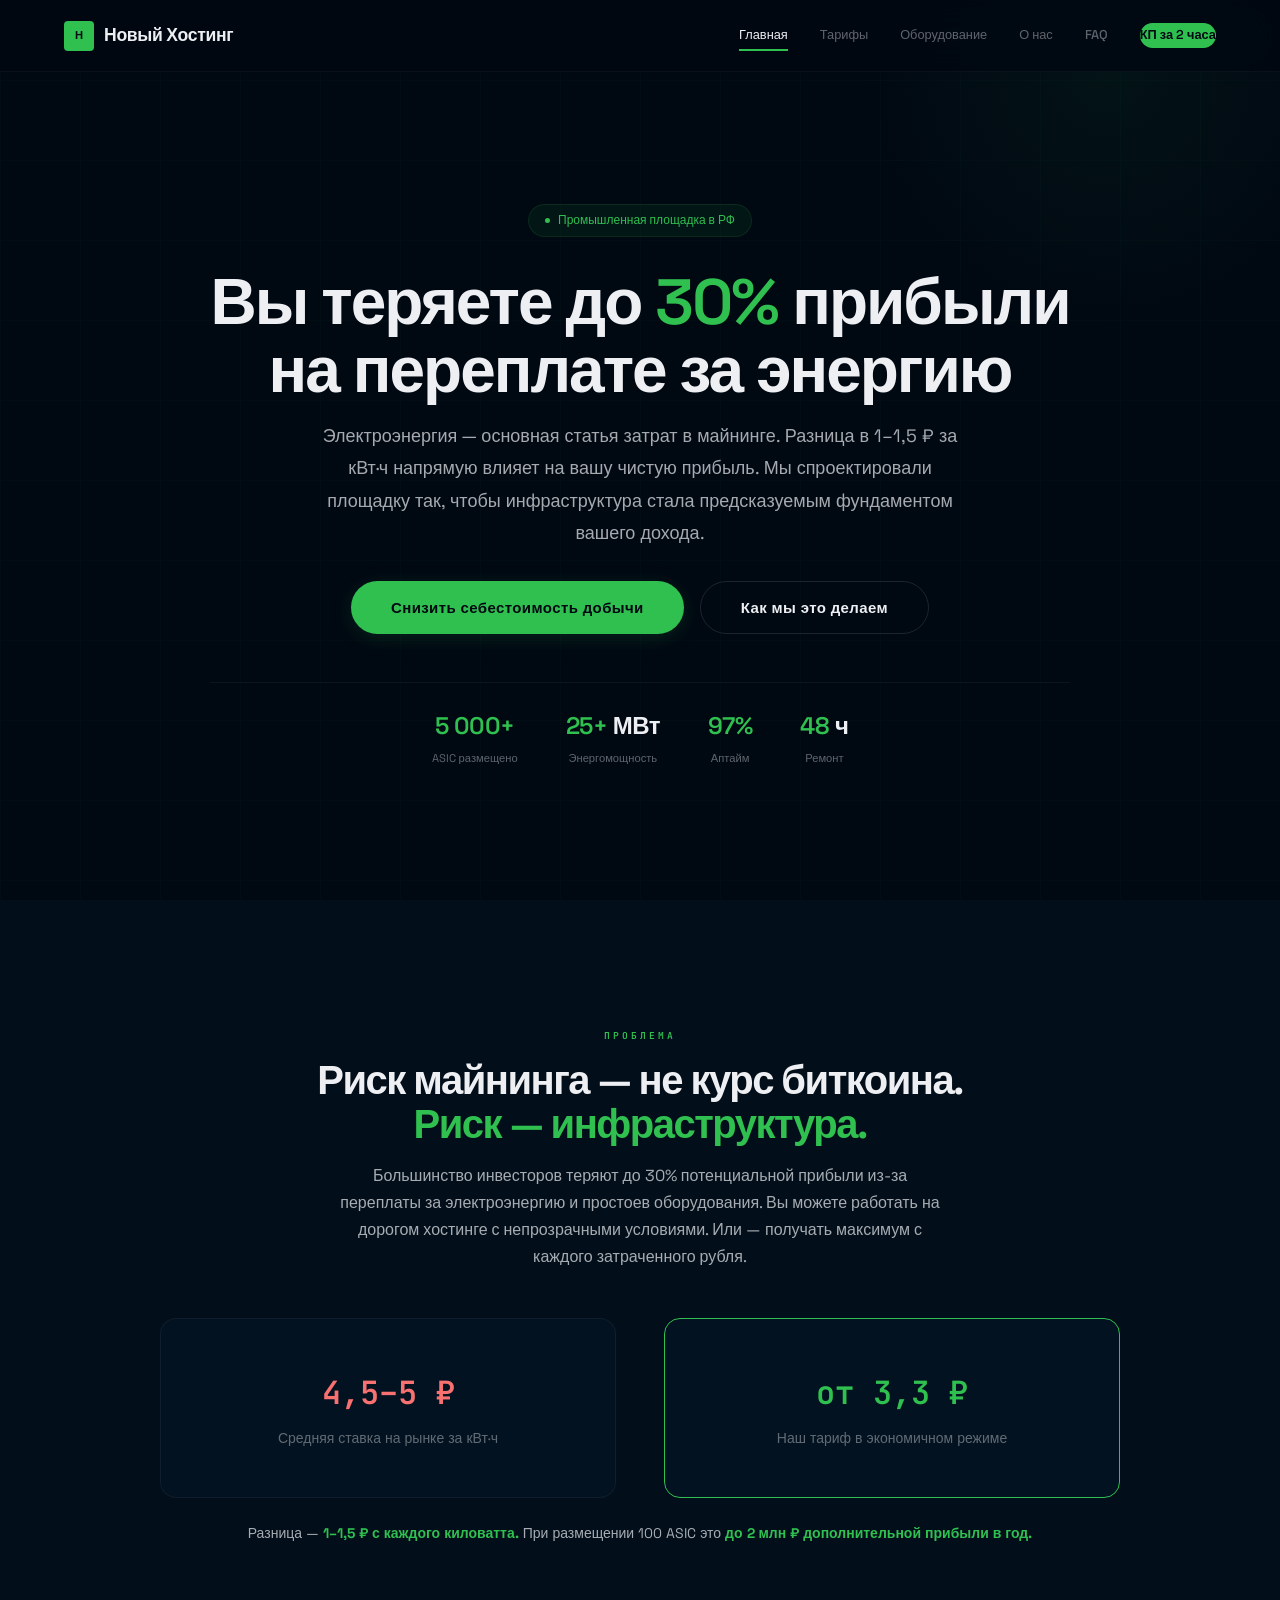
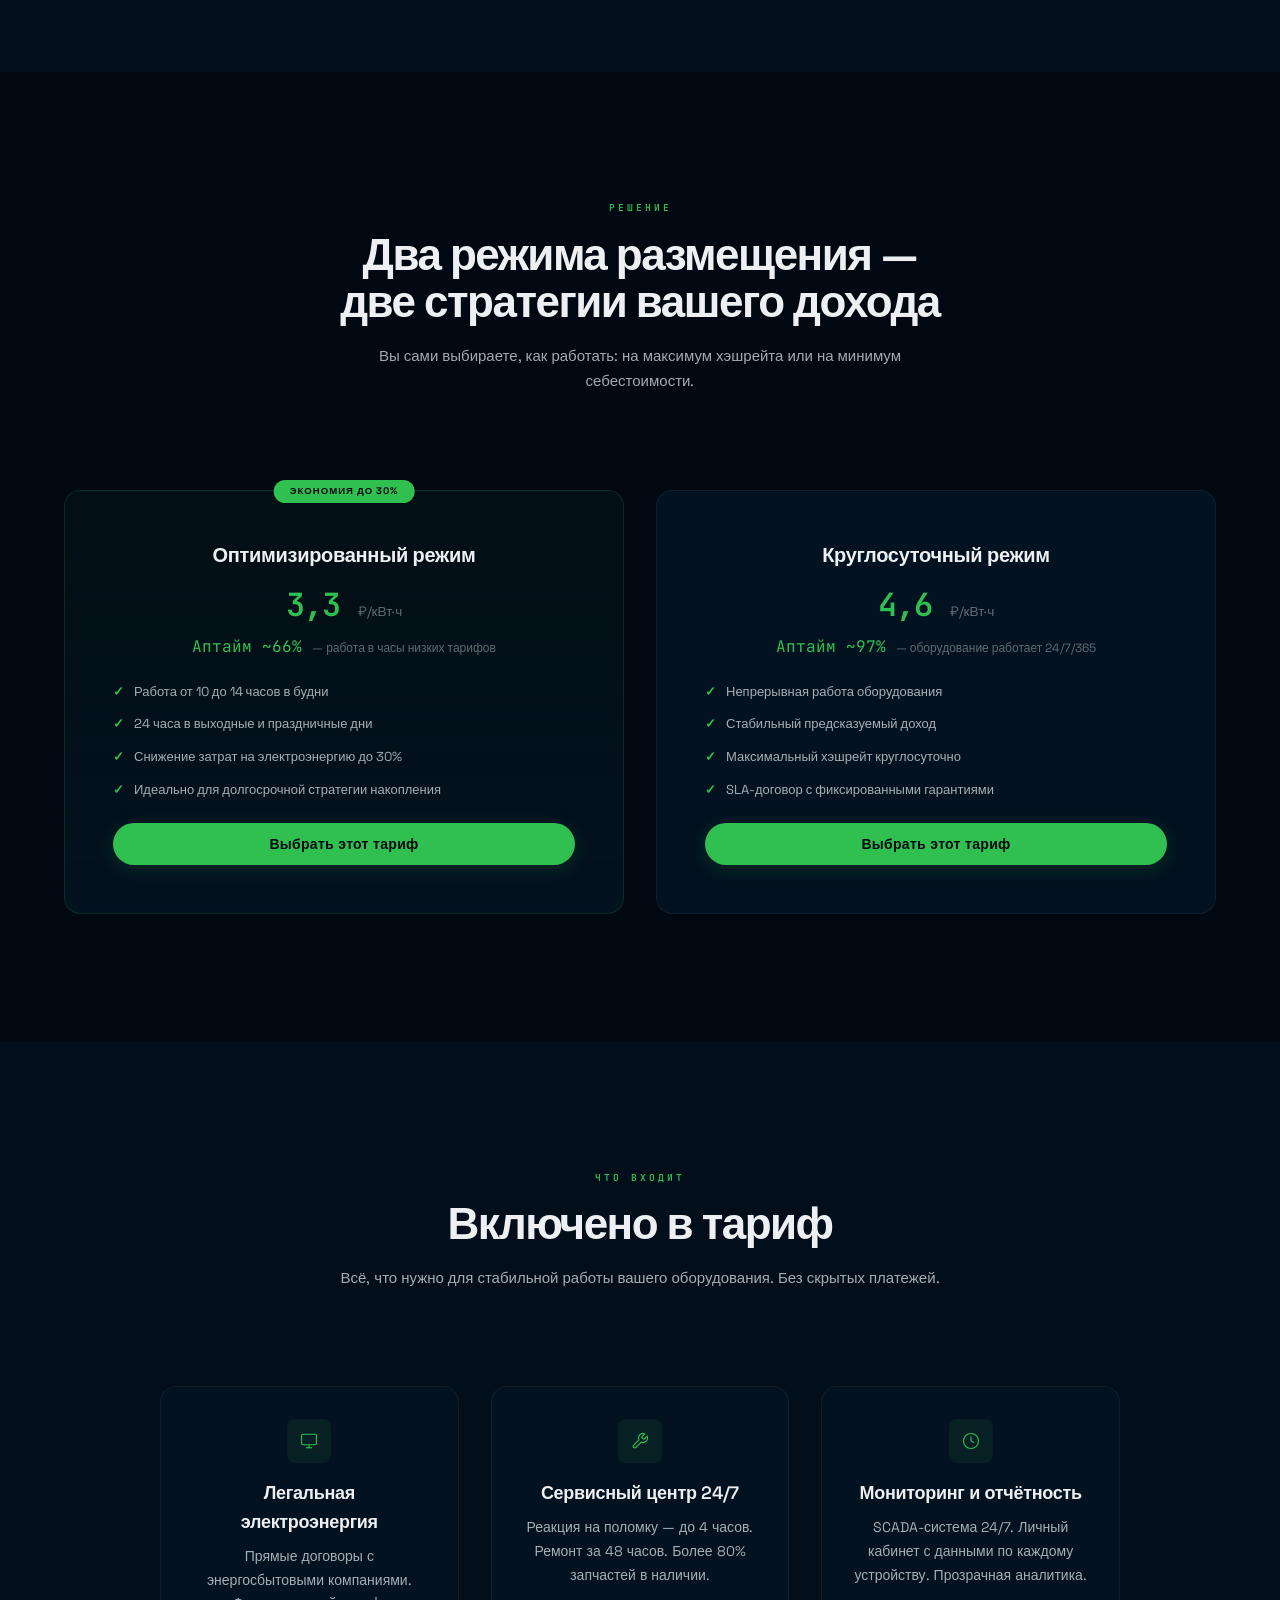
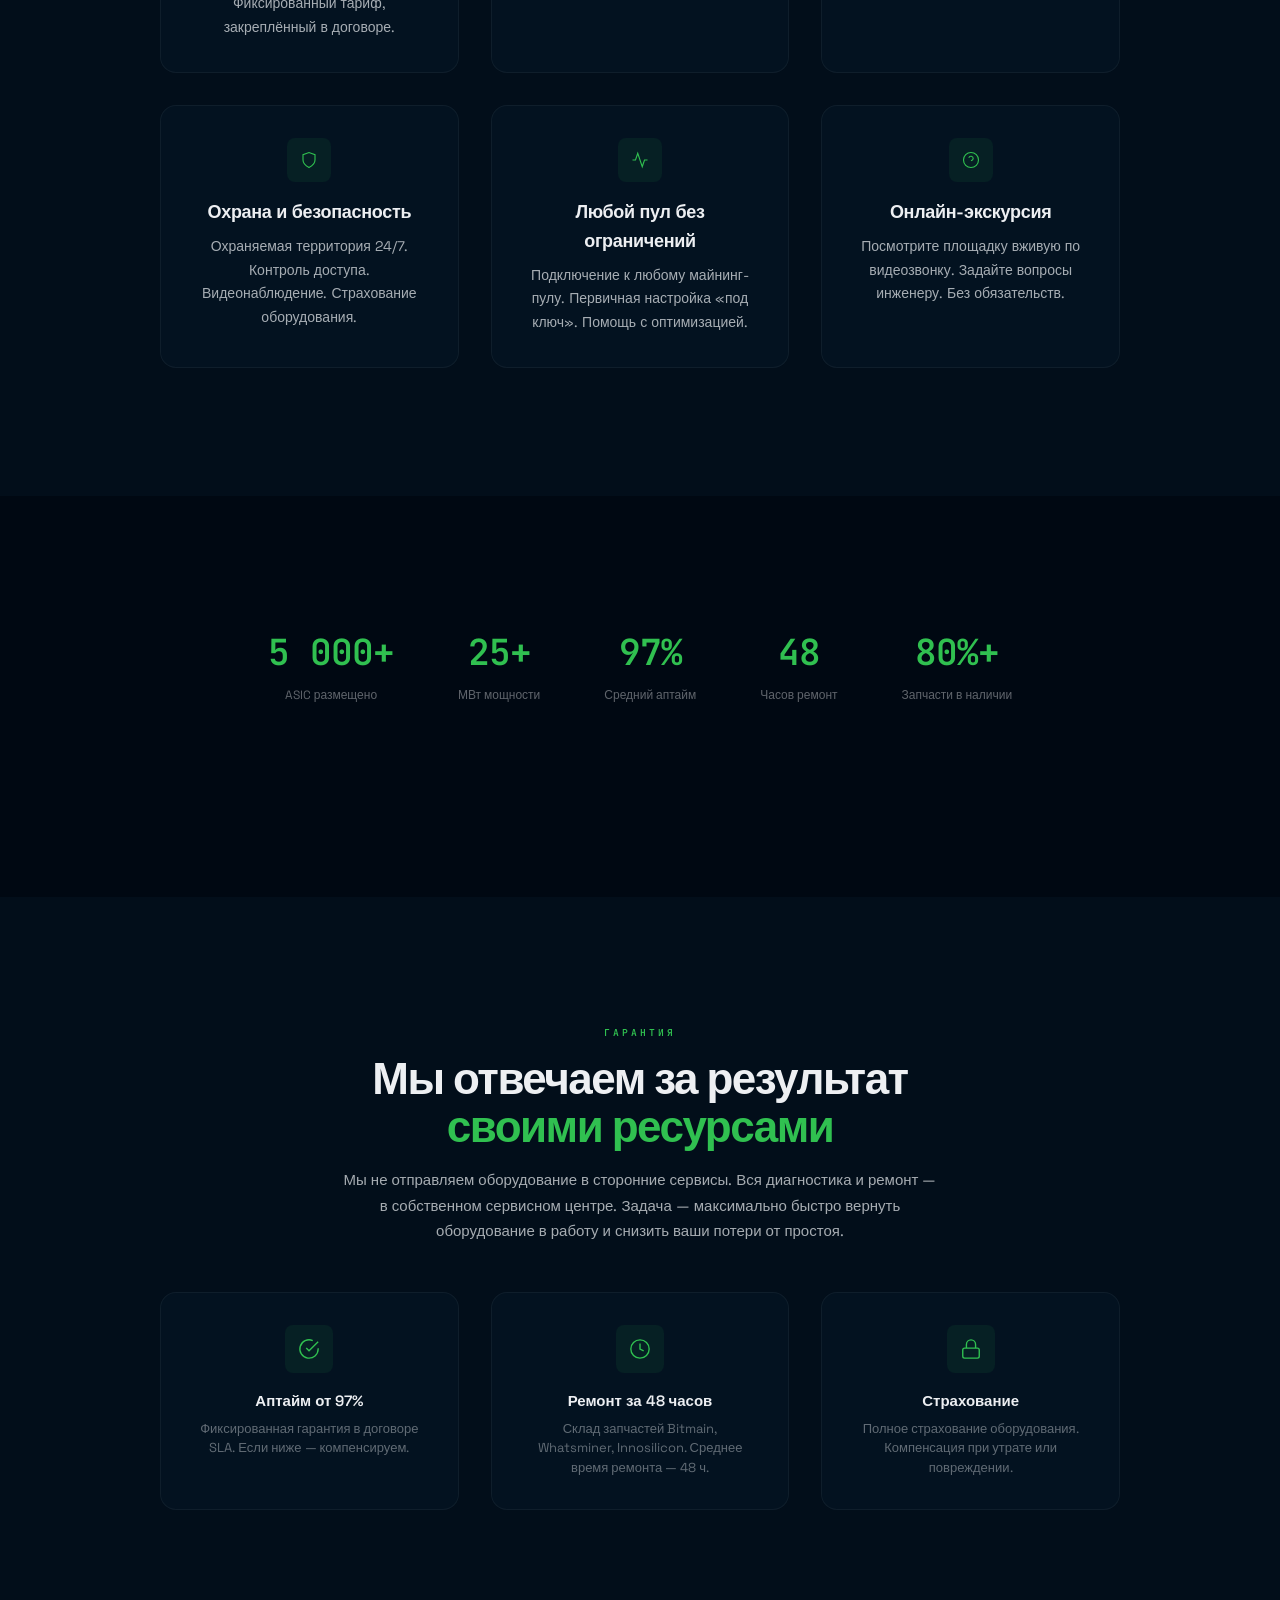
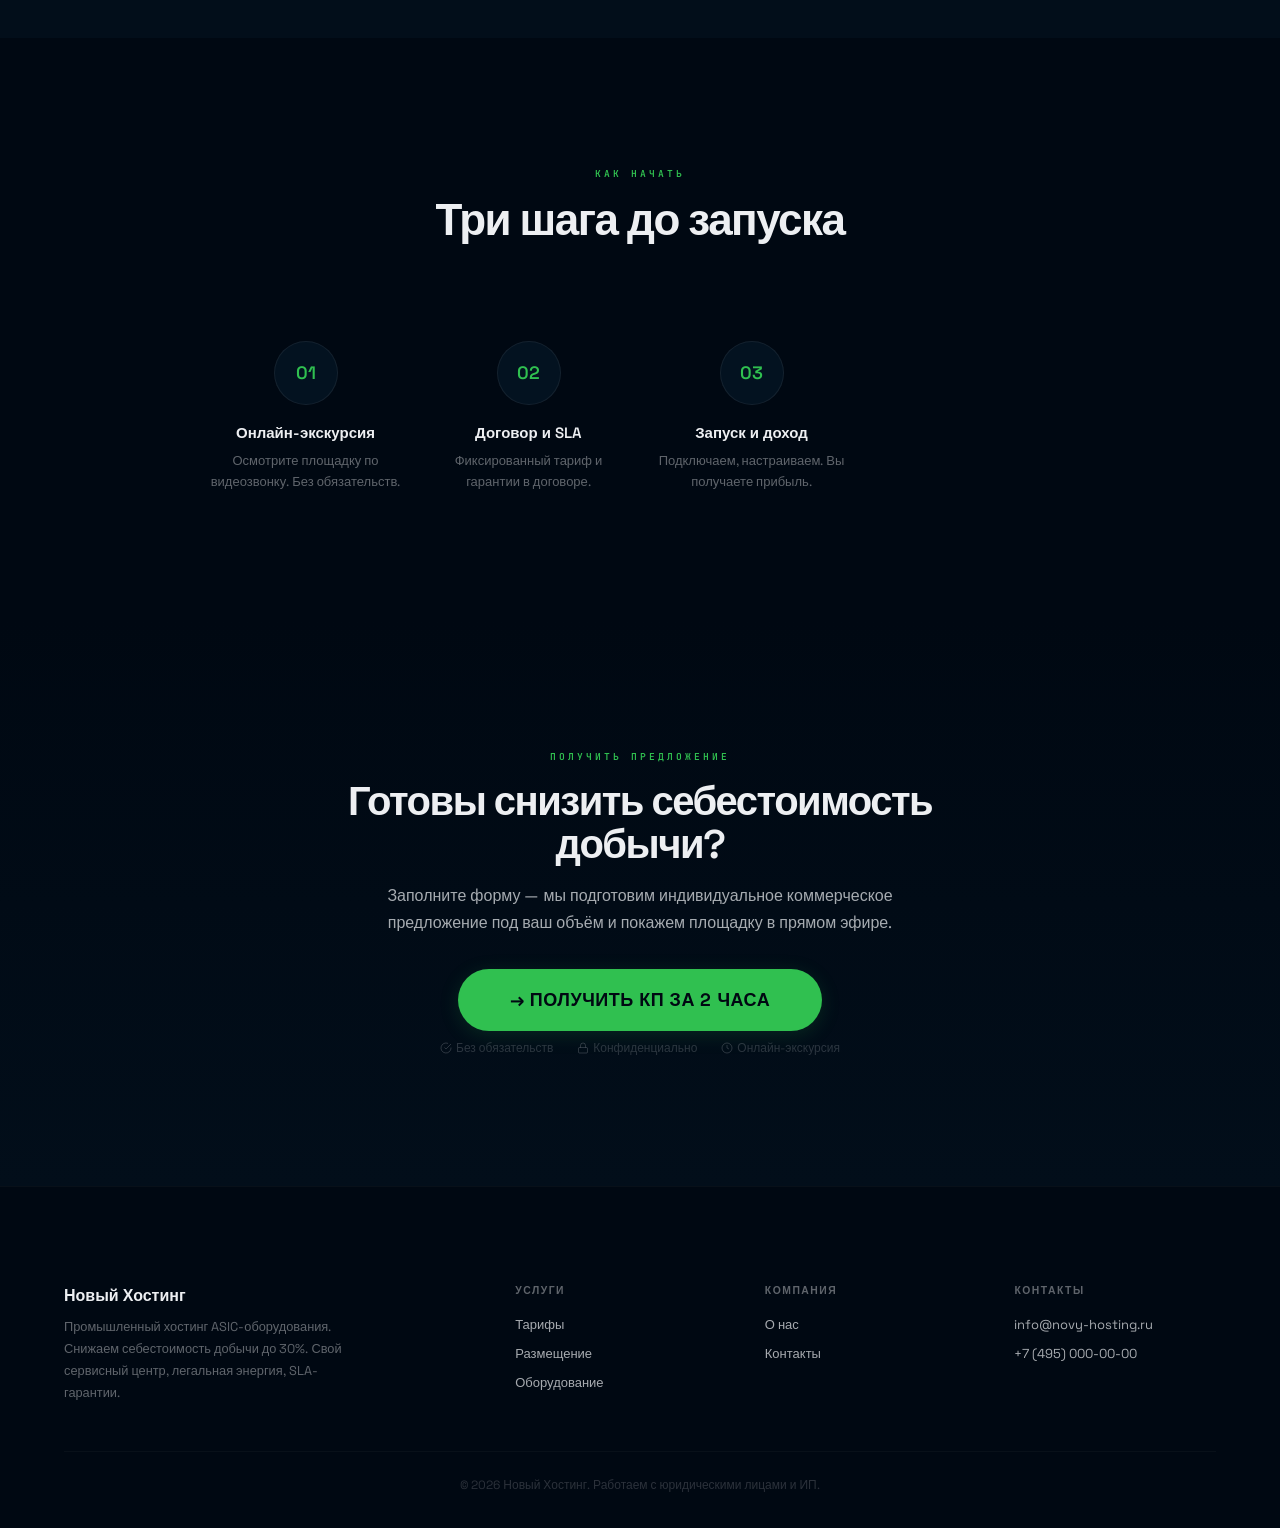
==== commit a3d541f6: "v7: CTA → '→ Получить КП за 2 часа' с иконками-триггерами (без обязательств, конфиденциально, экскур" ====
--- a/index.html
+++ b/index.html
@@ -43,7 +43,7 @@
       <a href="equipment.html">Оборудование</a>
       <a href="about.html">О нас</a>
       <a href="faq.html">FAQ</a>
-      <a href="contacts.html" class="nav-cta">Получить коммерческое предложение</a>
+      <a href="contacts.html" class="nav-cta">КП за 2 часа</a>
     </nav>
     <button class="menu-toggle" id="menuToggle" aria-label="Меню">
       <span></span><span></span><span></span>
@@ -285,10 +285,23 @@
       Заполните форму — мы подготовим индивидуальное коммерческое предложение 
       под ваш объём и покажем площадку в прямом эфире.
     </p>
-    <a href="contacts.html" class="btn btn-green btn-lg glow-pulse" style="font-size:1rem;padding:20px 48px">
-      Получить коммерческое предложение
-    </a>
-    <p style="margin-top:var(--space-sm);font-size:.75rem;color:var(--text-muted)">Без обязательств. Конфиденциально.</p>
+      <a href="contacts.html" class="btn btn-green btn-lg glow-pulse" style="font-size:1.125rem;padding:22px 52px;border-radius:100px;letter-spacing:.5px;text-transform:uppercase;font-weight:700">
+        → Получить КП за 2 часа
+      </a>
+      <div style="margin-top:var(--space-sm);display:flex;gap:var(--space-lg);justify-content:center;flex-wrap:wrap">
+        <span style="font-size:.75rem;color:var(--text-muted);display:flex;align-items:center;gap:4px">
+          <svg width="12" height="12" viewBox="0 0 24 24" fill="none" stroke="currentColor" stroke-width="2"><path d="M22 11.08V12a10 10 0 1 1-5.93-9.14"/><polyline points="22 4 12 14.01 9 11.01"/></svg>
+          Без обязательств
+        </span>
+        <span style="font-size:.75rem;color:var(--text-muted);display:flex;align-items:center;gap:4px">
+          <svg width="12" height="12" viewBox="0 0 24 24" fill="none" stroke="currentColor" stroke-width="2"><rect x="3" y="11" width="18" height="11" rx="2"/><path d="M7 11V7a5 5 0 0 1 10 0v4"/></svg>
+          Конфиденциально
+        </span>
+        <span style="font-size:.75rem;color:var(--text-muted);display:flex;align-items:center;gap:4px">
+          <svg width="12" height="12" viewBox="0 0 24 24" fill="none" stroke="currentColor" stroke-width="2"><circle cx="12" cy="12" r="10"/><polyline points="12 6 12 12 16 14"/></svg>
+          Онлайн-экскурсия
+        </span>
+      </div>
   </div>
 </section>
 
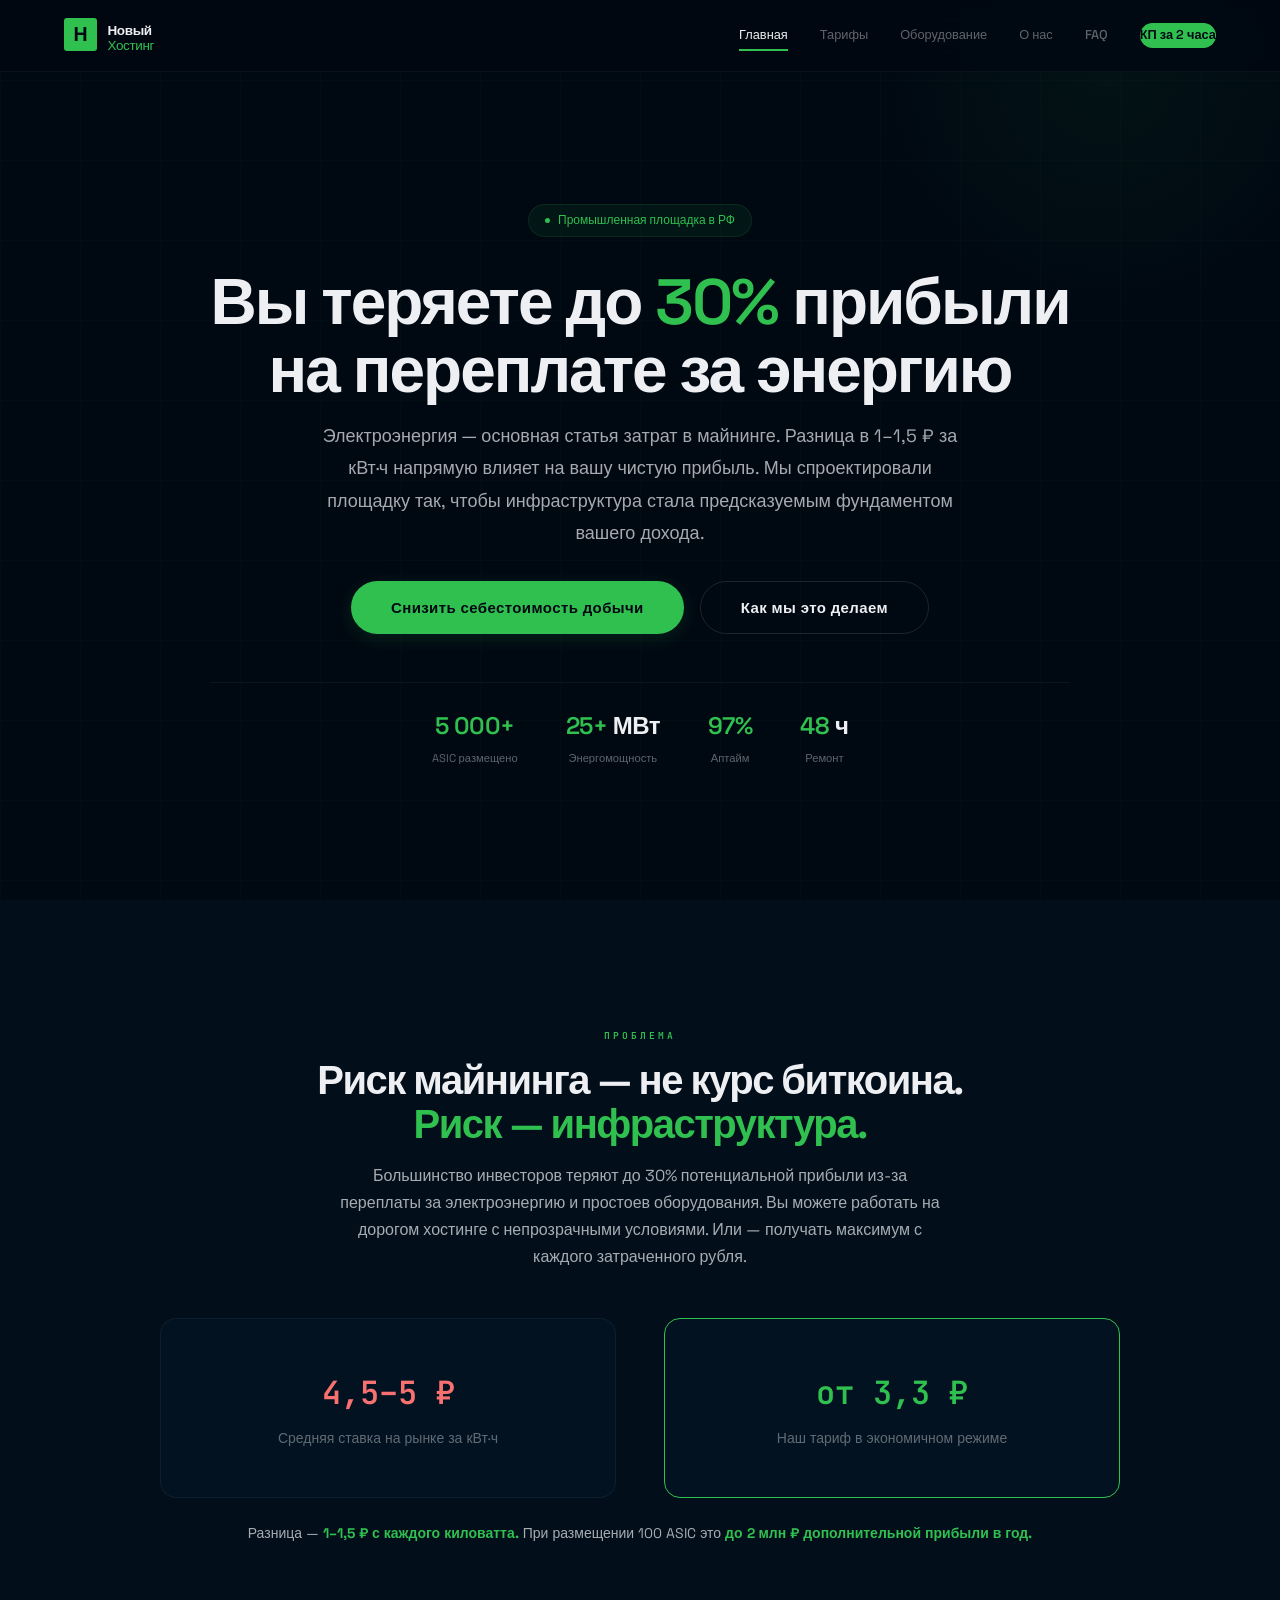
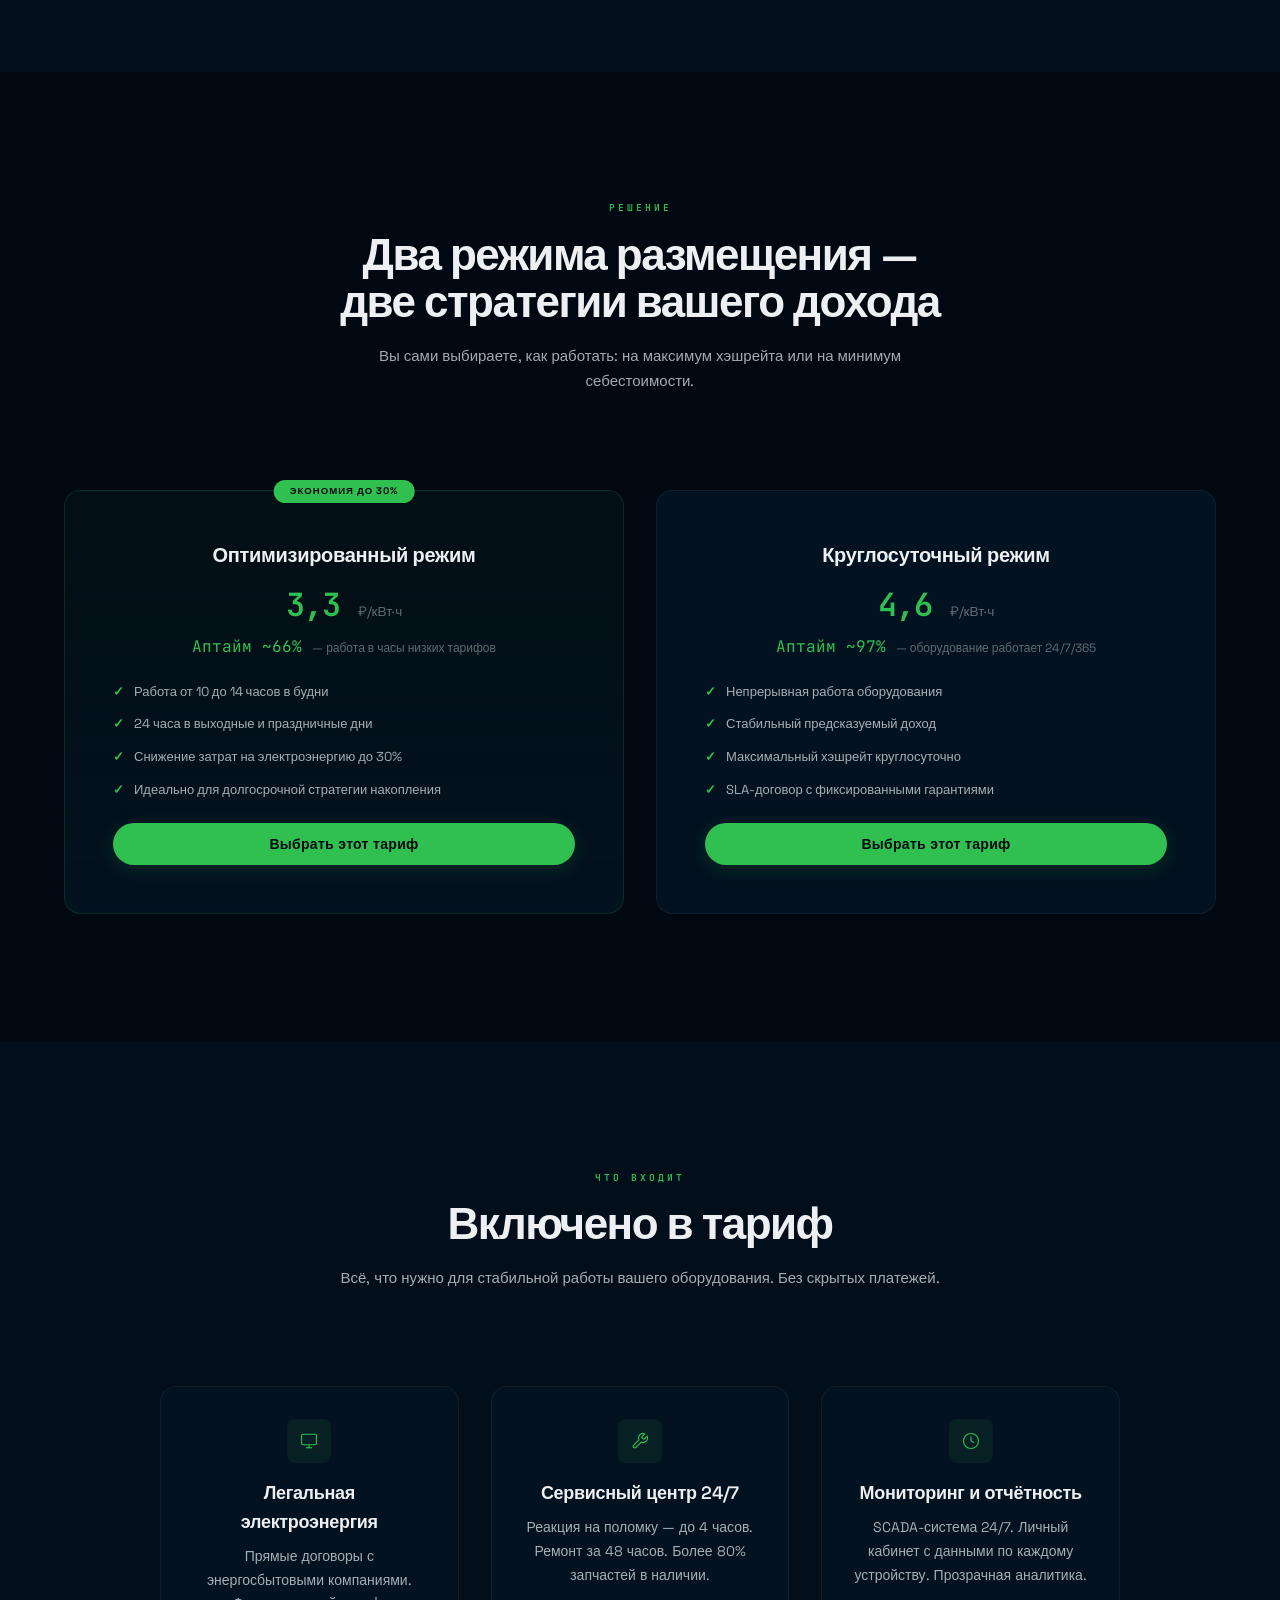
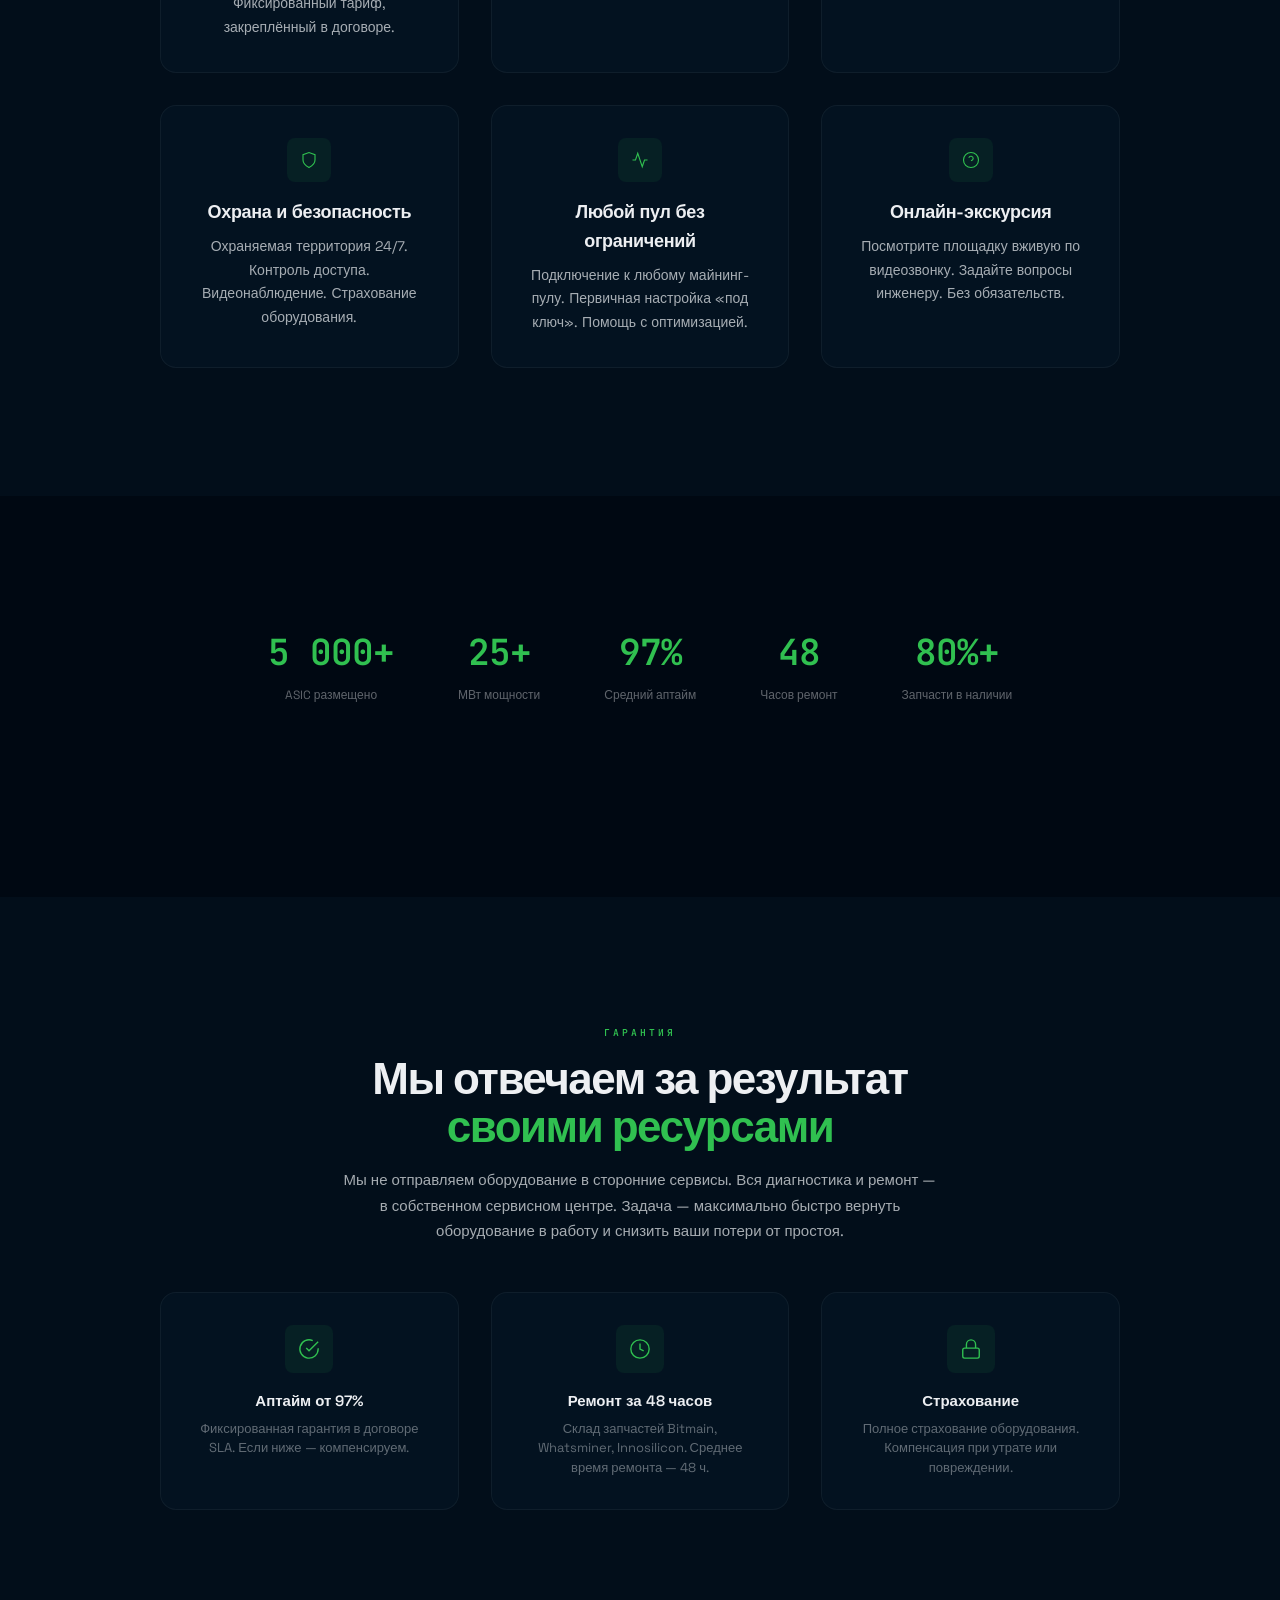
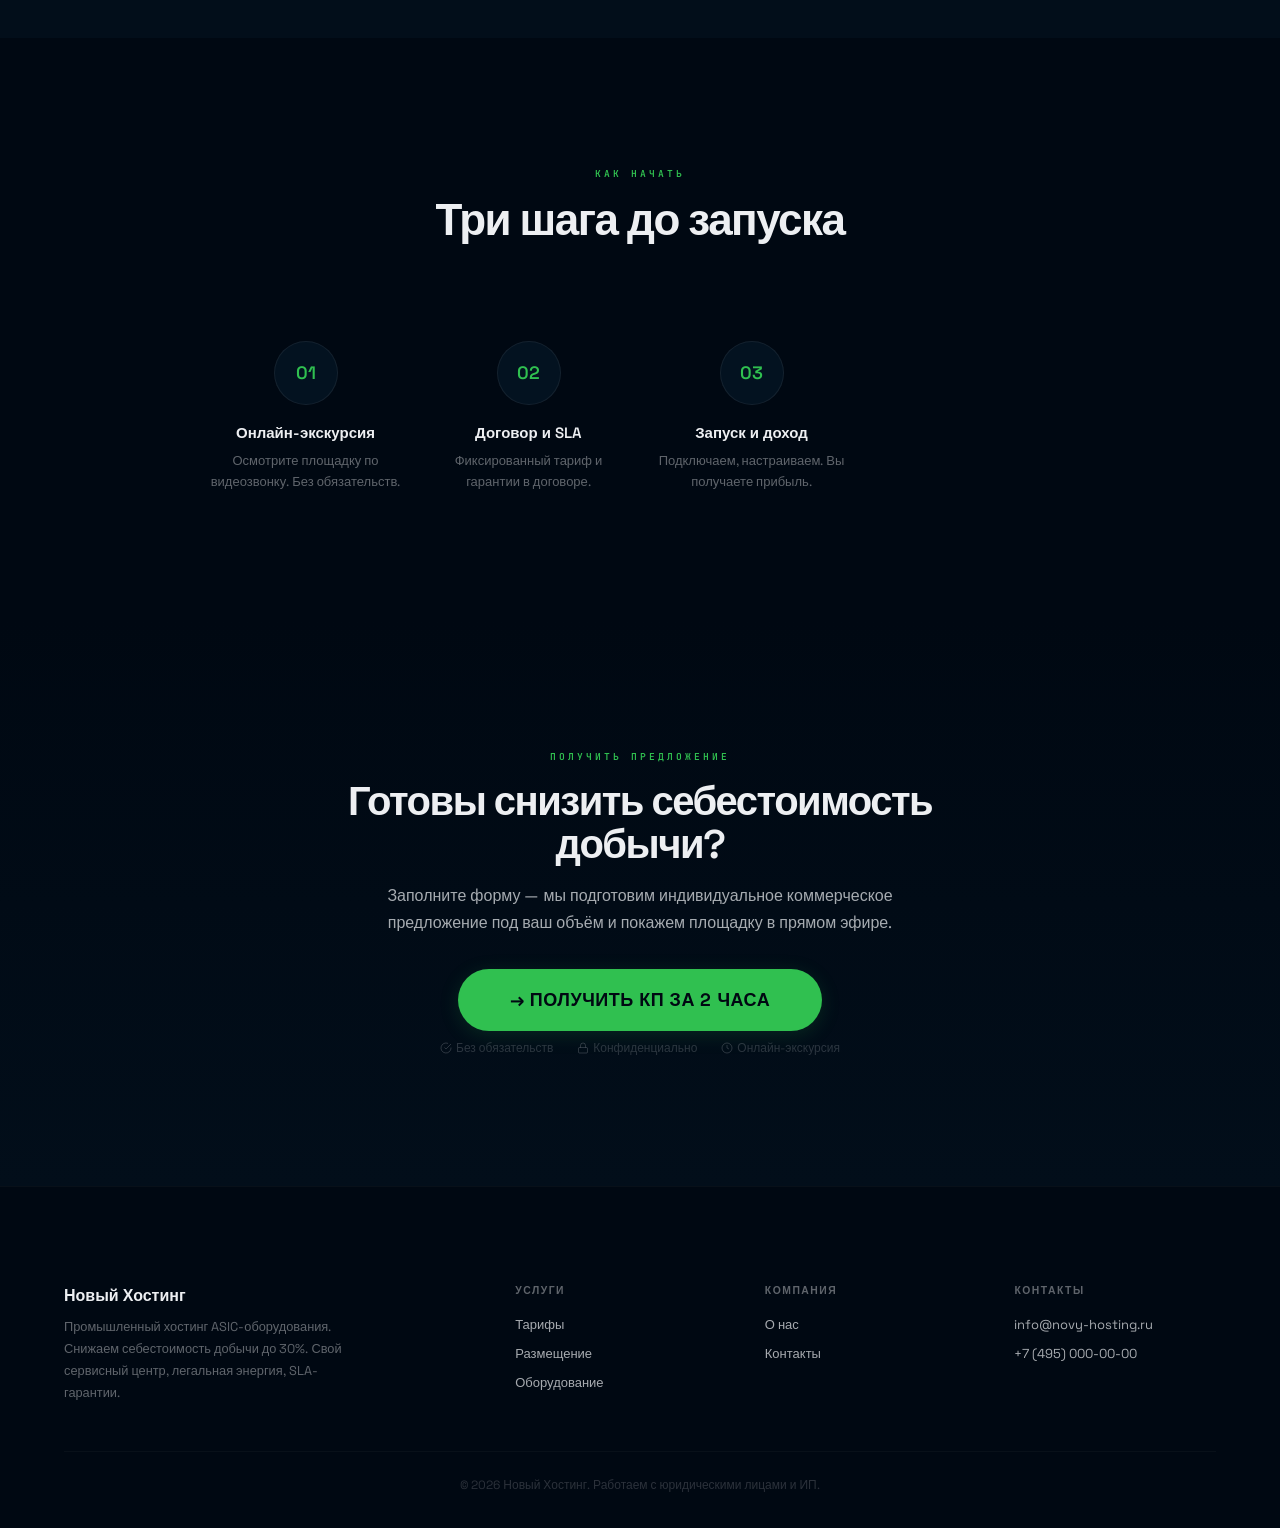
==== commit e8b03757: "v7: логотип из брендбука — SVG лого + фавикон" ====
--- a/index.html
+++ b/index.html
@@ -6,7 +6,7 @@
   <meta name="description" content="Новый Хостинг — промышленный хостинг ASIC. Снижаем себестоимость добычи до 30%. Свой сервисный центр, ремонт за 48ч, легальная энергия от 3,3 ₽/кВт·ч." />
   <title>Новый Хостинг — промышленный хостинг ASIC | Снижаем себестоимость добычи</title>
   <link rel="stylesheet" href="css/style.css" />
-  <link rel="icon" type="image/svg+xml" href="data:image/svg+xml,<svg xmlns='http://www.w3.org/2000/svg' viewBox='0 0 32 32'><rect width='32' height='32' rx='3' fill='%2330C050'/><text x='50%25' y='55%25' text-anchor='middle' font-family='system-ui' font-weight='bold' font-size='18' fill='%23000812'>Н</text></svg>" />
+  <link rel="icon" type="image/svg+xml" href="favicon.svg" />
   <style>
     /* Продающие анимации */
     .fade-up{opacity:0;transform:translateY(40px);transition:opacity .8s cubic-bezier(.16,1,.3,1),transform .8s cubic-bezier(.16,1,.3,1)}
@@ -34,8 +34,7 @@
 <header class="header" id="header">
   <div class="container">
     <a href="index.html" class="logo">
-      <span class="logo-mark">Н</span>
-      Новый Хостинг
+      <img src="images/logo.svg" alt="Новый Хостинг" class="logo-img" width="180" height="44" />
     </a>
     <nav class="nav" id="nav">
       <a href="index.html" class="active">Главная</a>
--- a/css/style.css
+++ b/css/style.css
@@ -68,7 +68,8 @@
 .header.scrolled{background:rgba(0,8,18,.97);border-bottom-color:rgba(237,239,242,.07)}
 .header .container{display:flex;align-items:center;justify-content:space-between;height:100%}
 .logo{display:flex;align-items:center;gap:10px;font-weight:600;font-size:1.1rem;letter-spacing:-.3px}
-.logo-mark{width:30px;height:30px;background:var(--green);border-radius:var(--radius-sm);display:flex;align-items:center;justify-content:center;font-size:.7rem;font-weight:700;color:var(--bg-deep)}
+.logo-img{display:block;height:36px;width:auto;transition:opacity .3s}
+.logo-img:hover{opacity:.85}
 .nav{display:flex;align-items:center;gap:var(--space-xl)}
 .nav a{font-size:.8rem;font-weight:500;color:var(--text-tertiary);position:relative;padding:2px 0;transition:color .3s}
 .nav a::after{content:'';position:absolute;bottom:-3px;left:0;width:0;height:1.5px;background:var(--green);transition:width .4s cubic-bezier(.16,1,.3,1)}
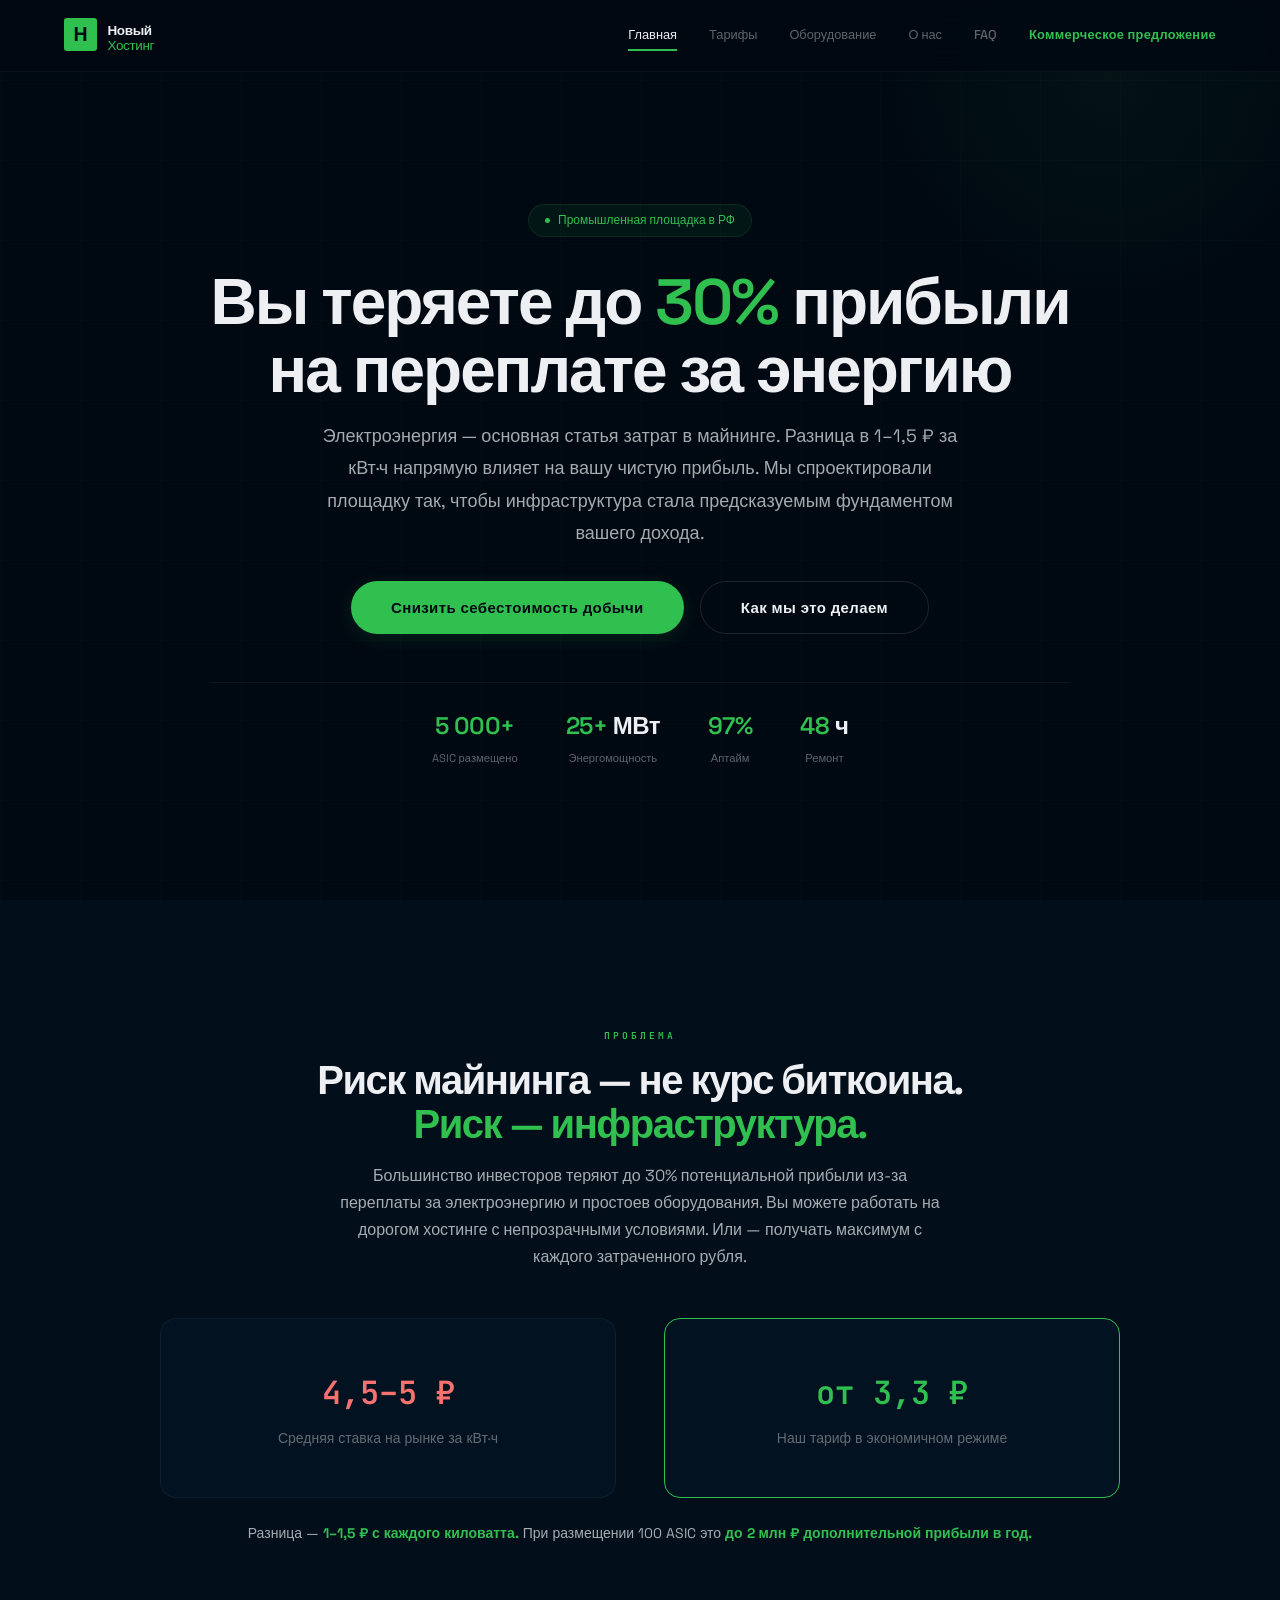
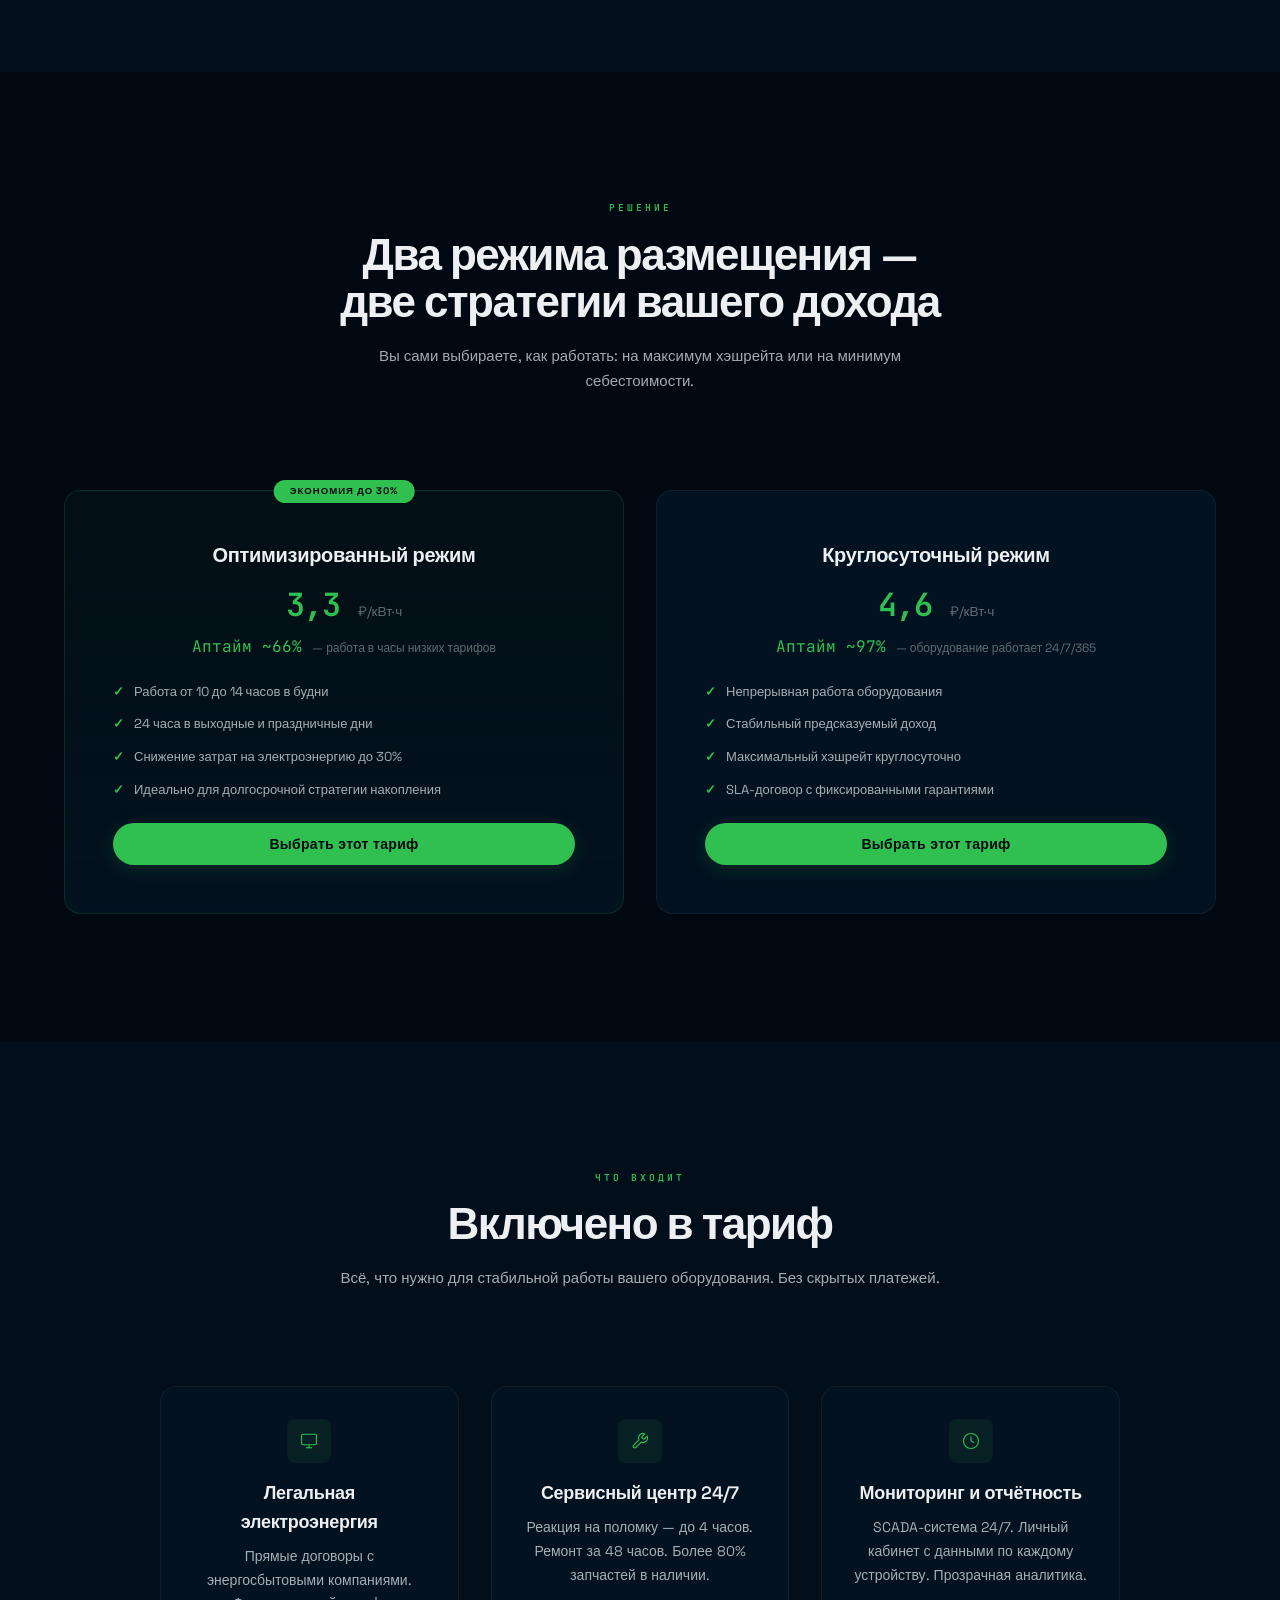
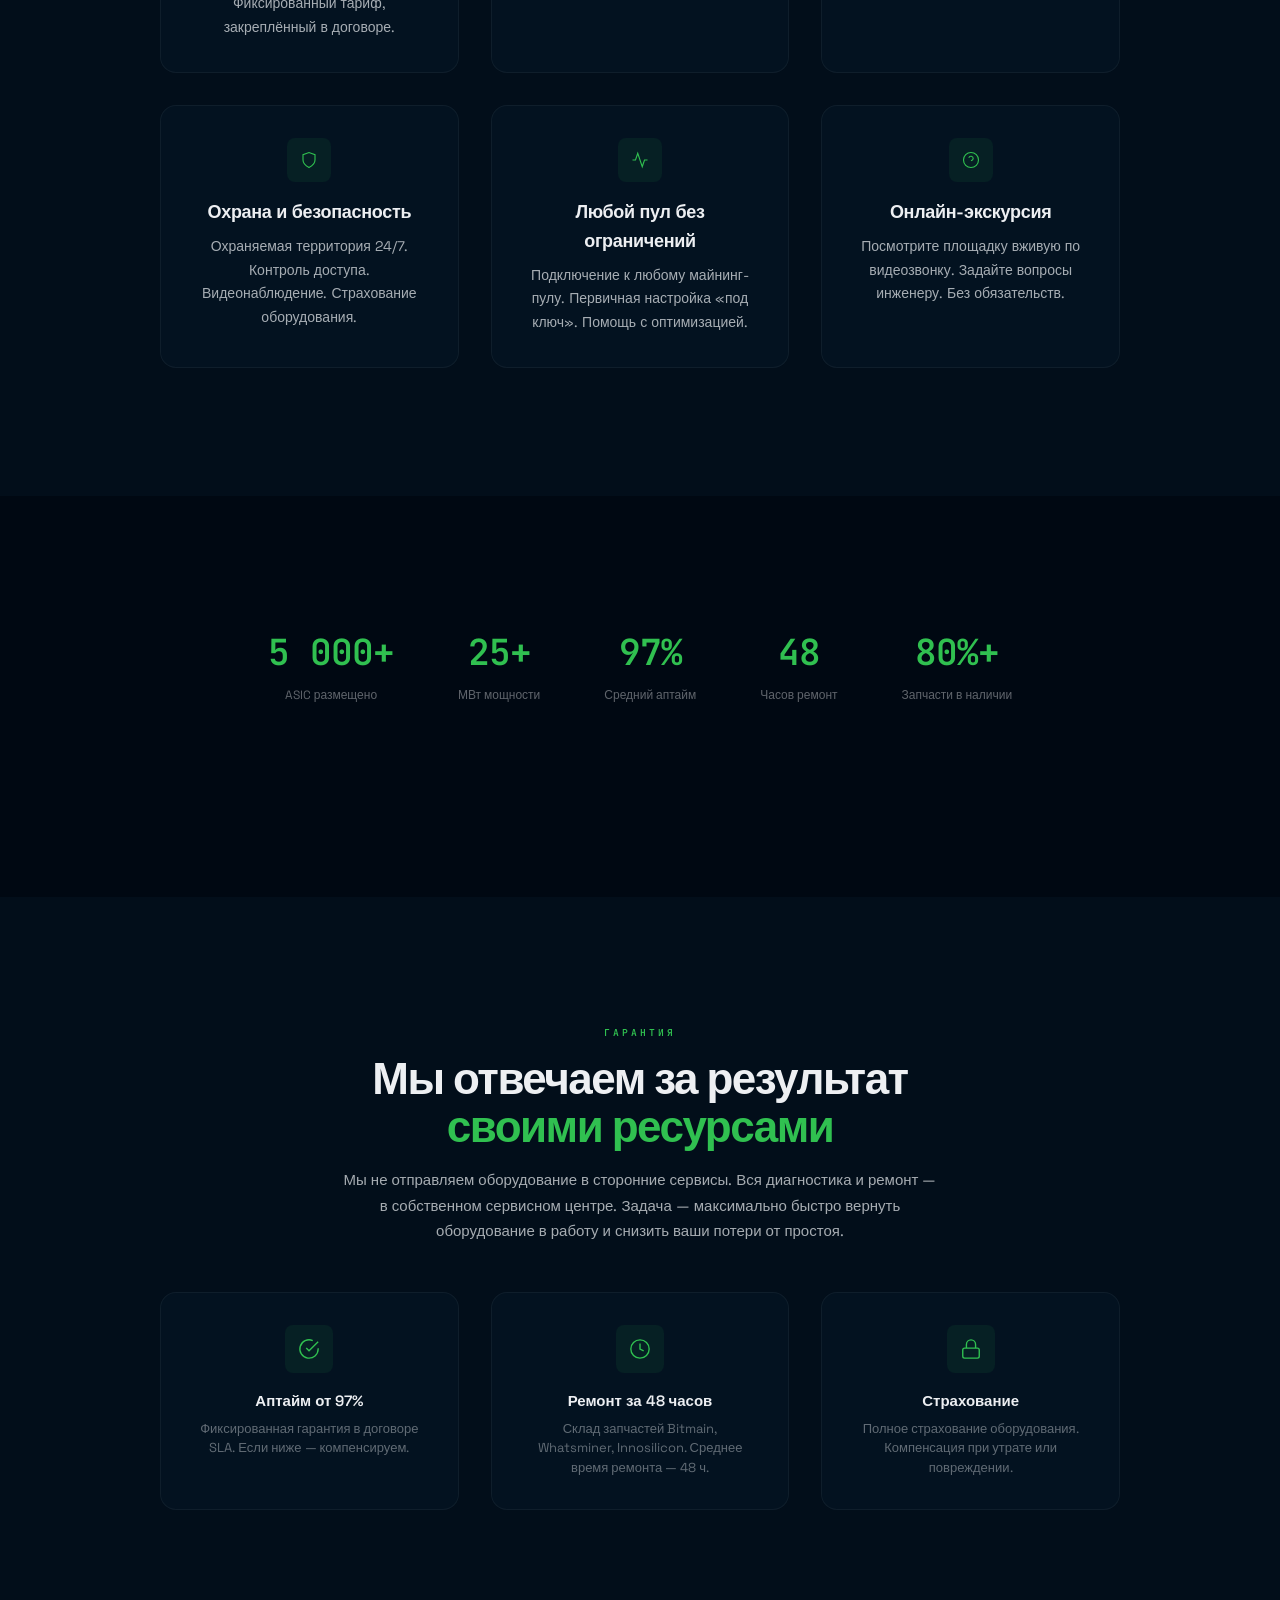
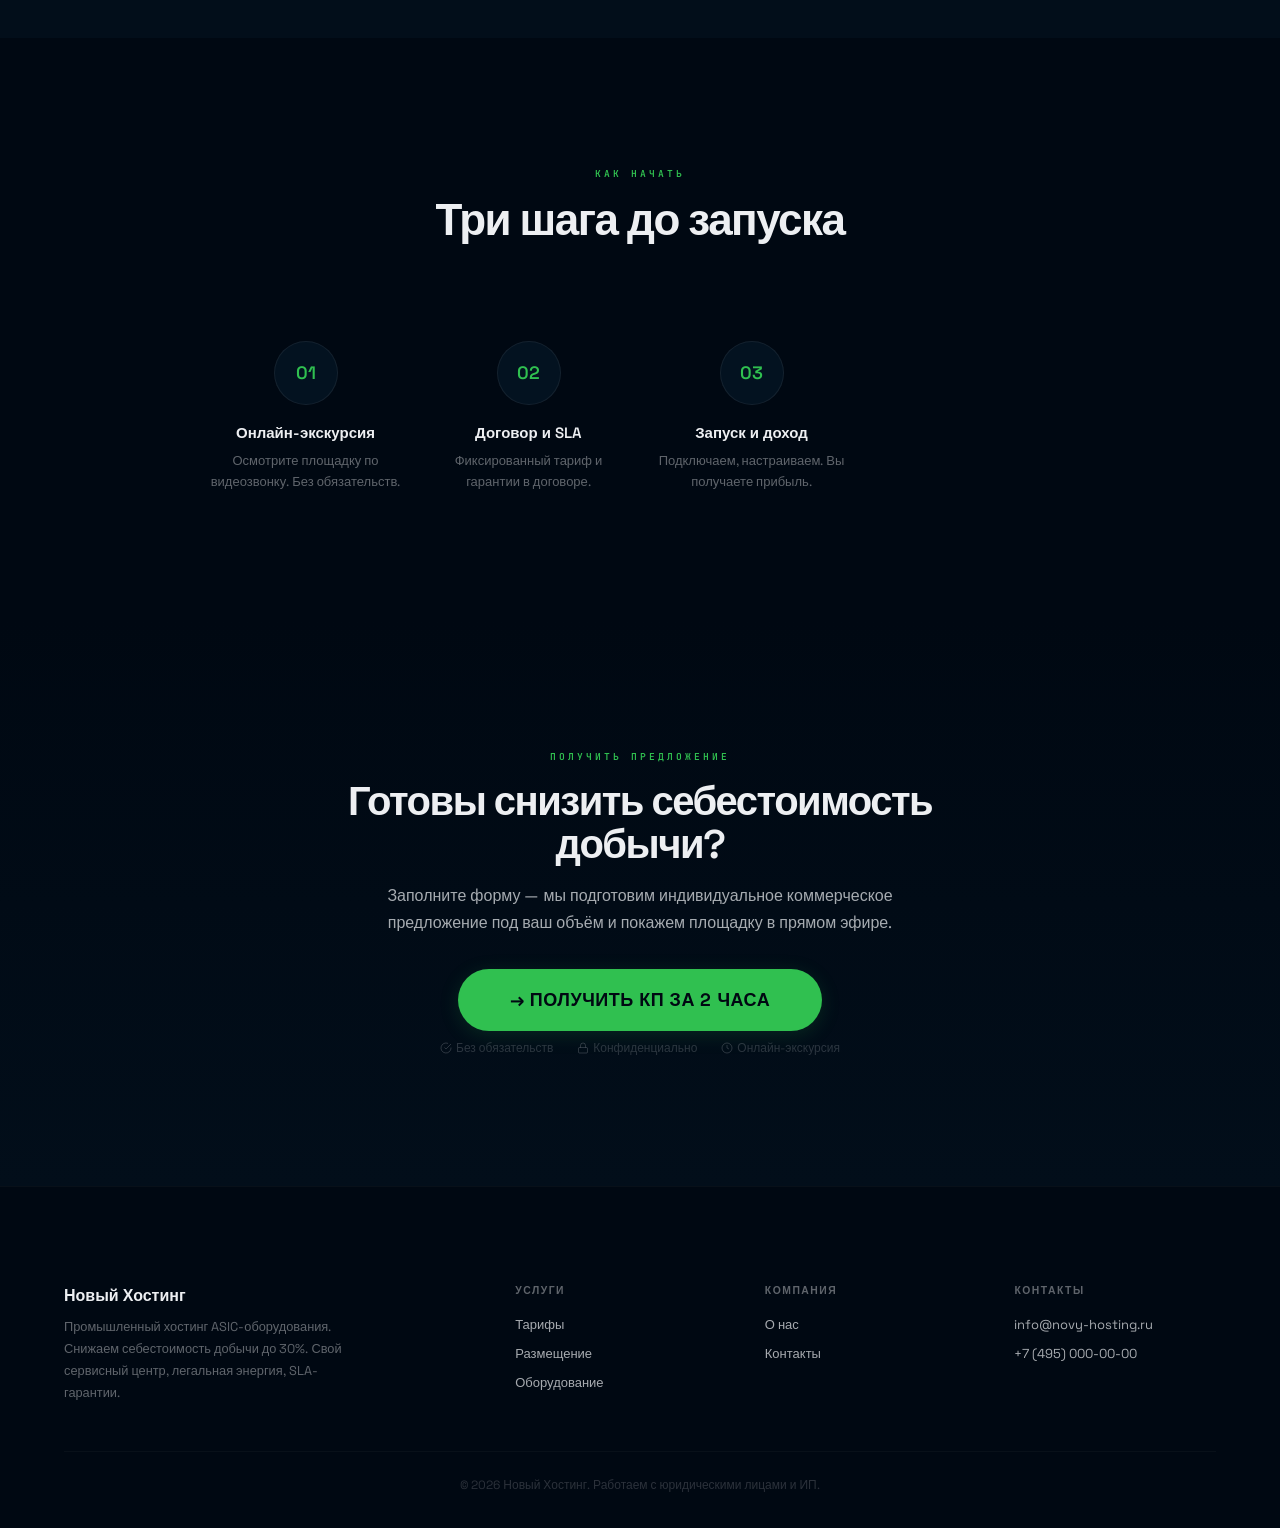
==== commit 40238d20: "v7.1: кнопка в шапке — премиум стиль, убран зелёный фон" ====
--- a/index.html
+++ b/index.html
@@ -42,7 +42,7 @@
       <a href="equipment.html">Оборудование</a>
       <a href="about.html">О нас</a>
       <a href="faq.html">FAQ</a>
-      <a href="contacts.html" class="nav-cta">КП за 2 часа</a>
+      <a href="contacts.html" class="nav-cta">Коммерческое предложение</a>
     </nav>
     <button class="menu-toggle" id="menuToggle" aria-label="Меню">
       <span></span><span></span><span></span>
--- a/css/style.css
+++ b/css/style.css
@@ -75,9 +75,10 @@
 .nav a::after{content:'';position:absolute;bottom:-3px;left:0;width:0;height:1.5px;background:var(--green);transition:width .4s cubic-bezier(.16,1,.3,1)}
 .nav a:hover,.nav a.active{color:var(--text-primary)}
 .nav a:hover::after,.nav a.active::after{width:100%}
-.nav-cta{background:var(--green);color:var(--bg-deep)!important;padding:10px 24px;border-radius:100px;font-weight:600!important;font-size:.8rem!important;transition:all .3s!important}
-.nav-cta:hover{background:var(--green-light)!important;transform:translateY(-1px);box-shadow:0 4px 16px var(--green-glow)!important}
-.nav-cta::after{display:none!important}
+.nav-cta{position:relative;background:transparent;color:var(--green)!important;font-weight:600!important;font-size:.8rem!important;padding:8px 0;letter-spacing:.3px;transition:all .3s!important}
+.nav-cta::before{content:'';position:absolute;bottom:0;left:0;width:0;height:1.5px;background:var(--green);transition:width .4s cubic-bezier(.16,1,.3,1)}
+.nav-cta:hover::before{width:100%}
+.nav-cta:hover{color:var(--green-light)!important}
 .menu-toggle{display:none;flex-direction:column;gap:5px;cursor:pointer;background:none;border:none;padding:8px}
 .menu-toggle span{width:22px;height:1.5px;background:var(--text-primary);border-radius:1px;transition:all .3s}
 
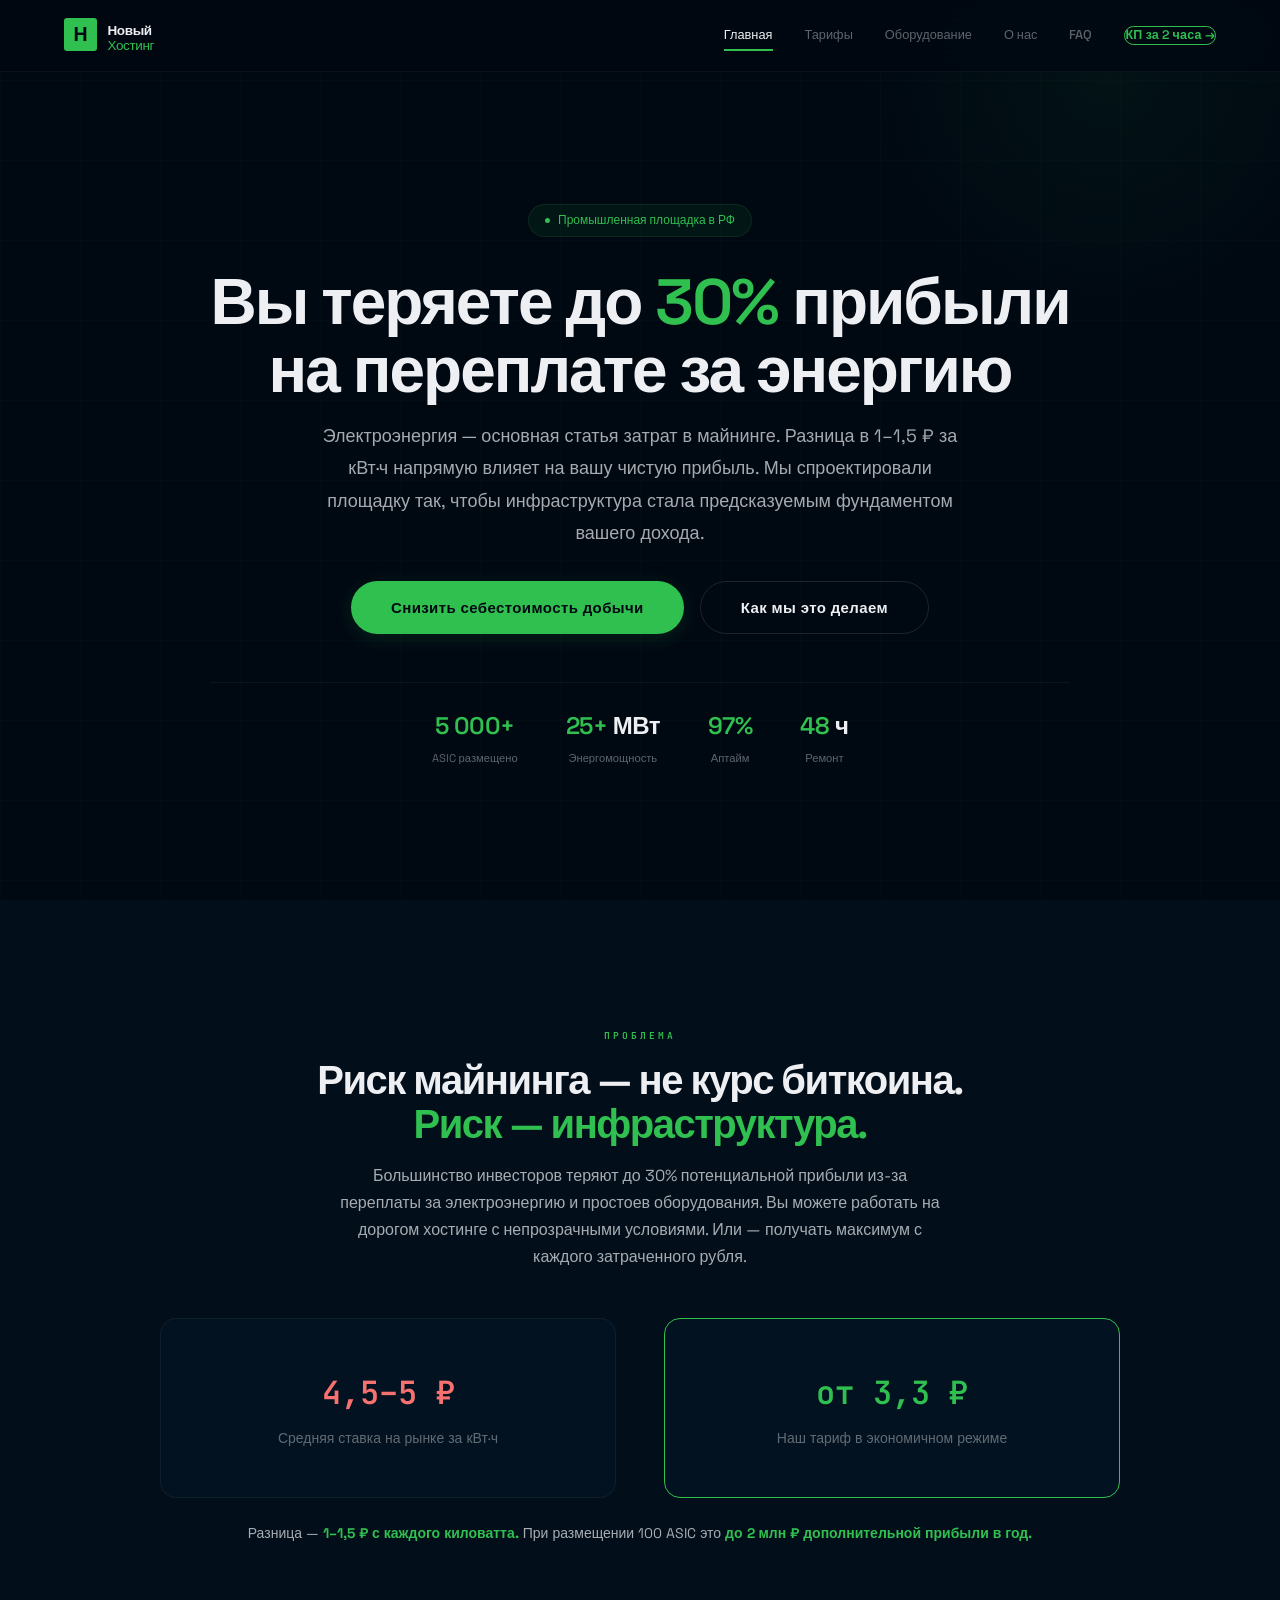
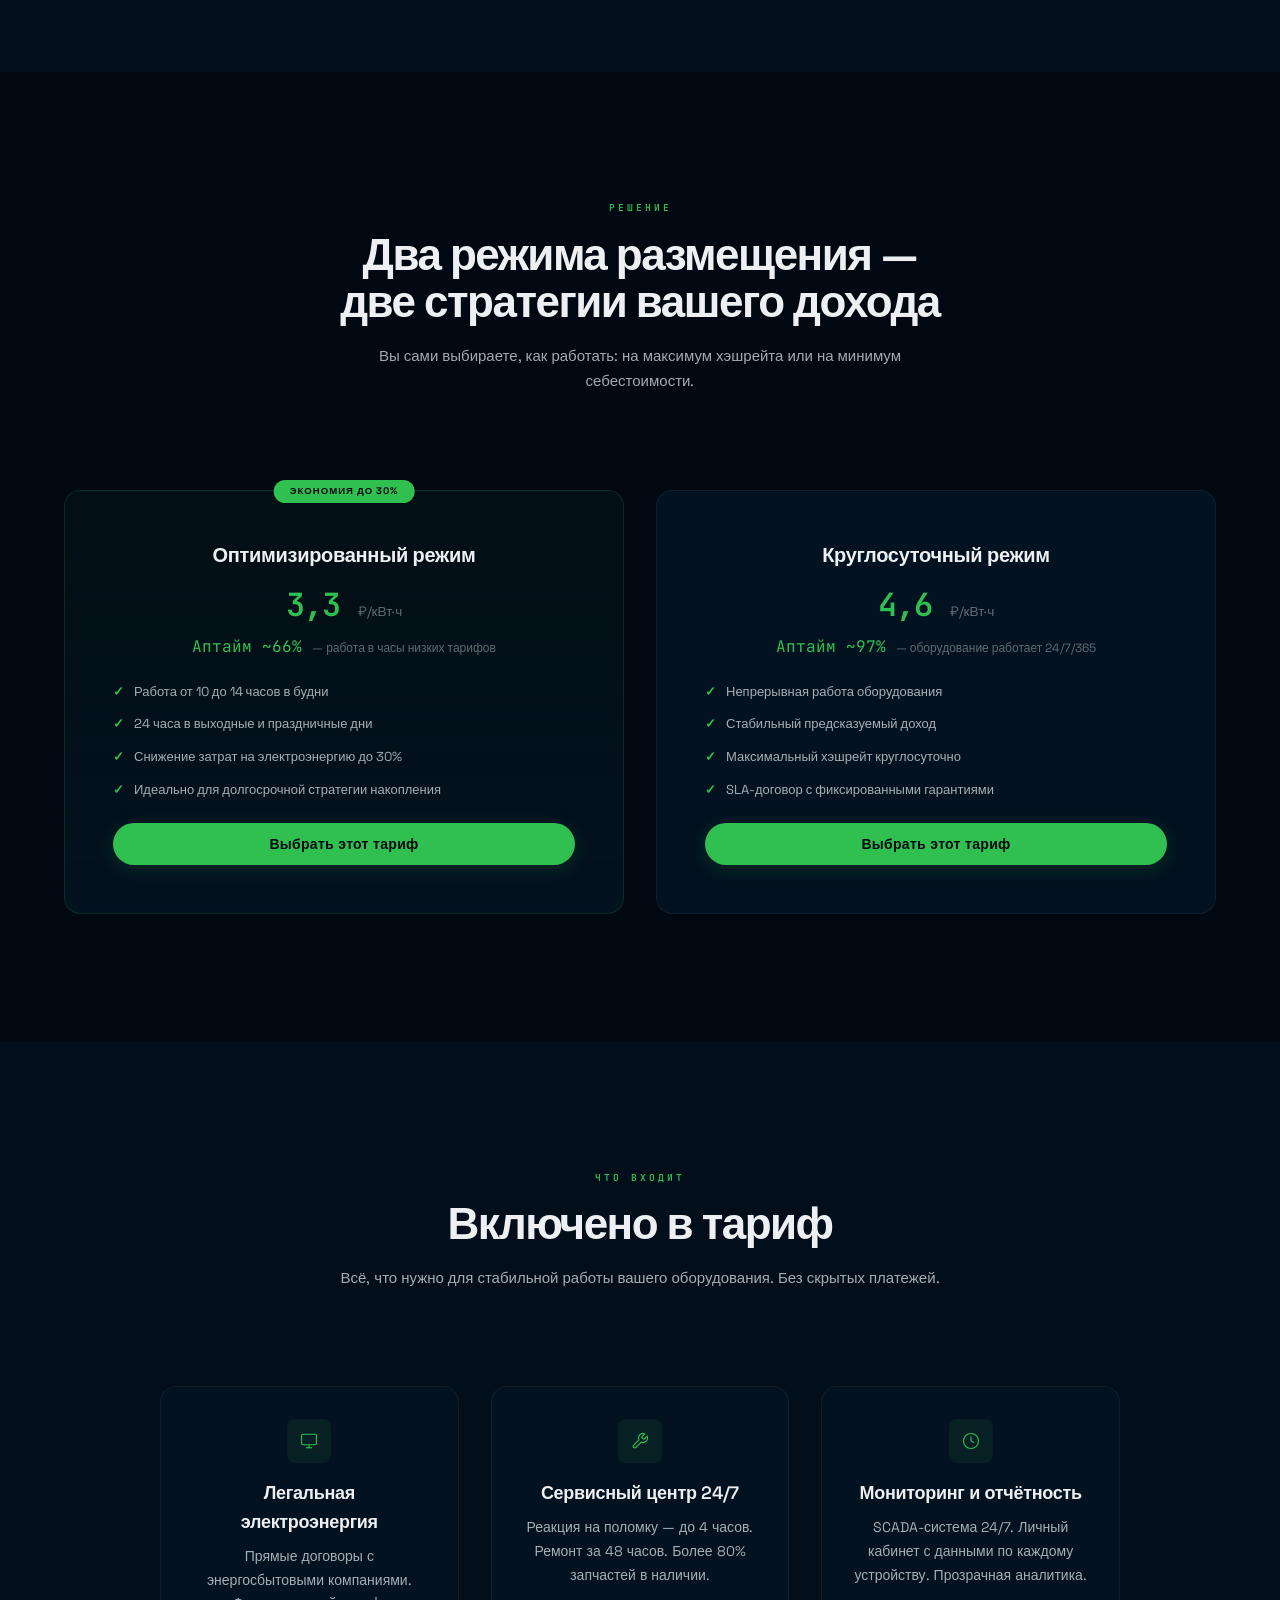
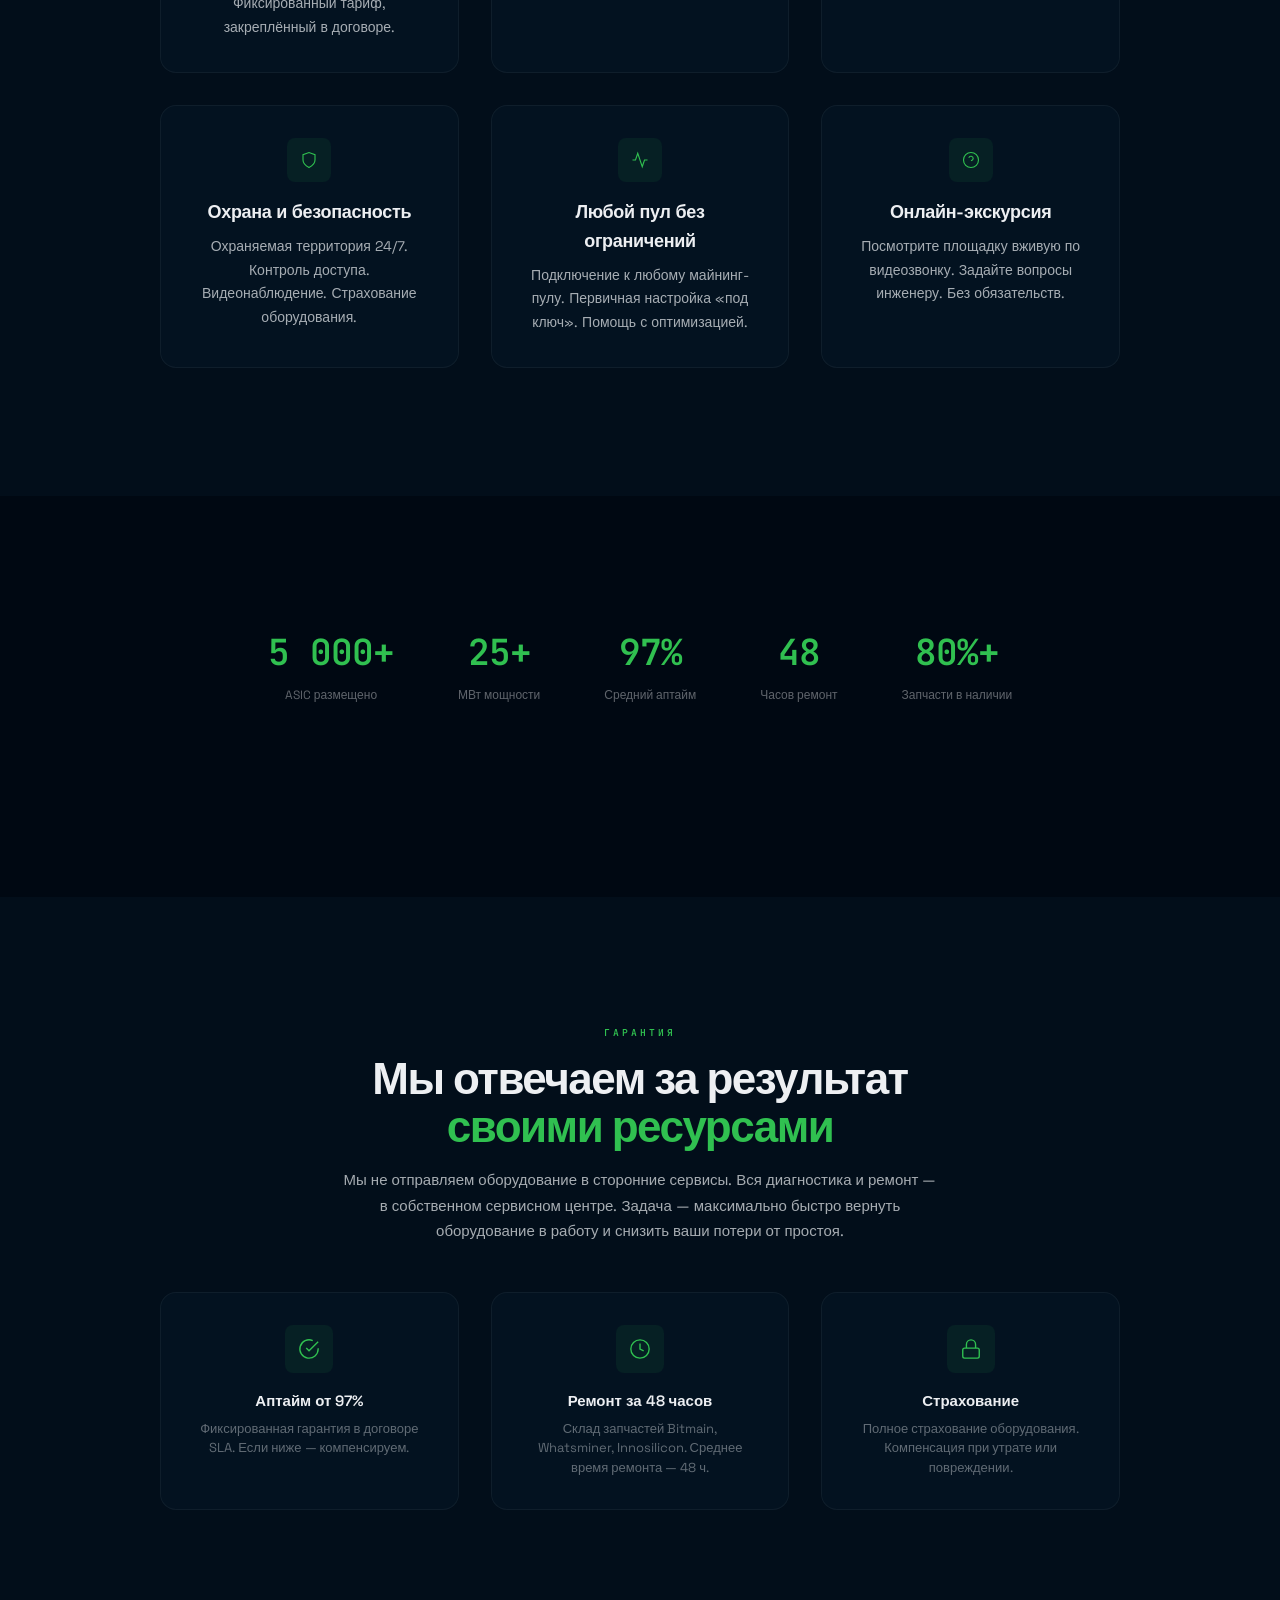
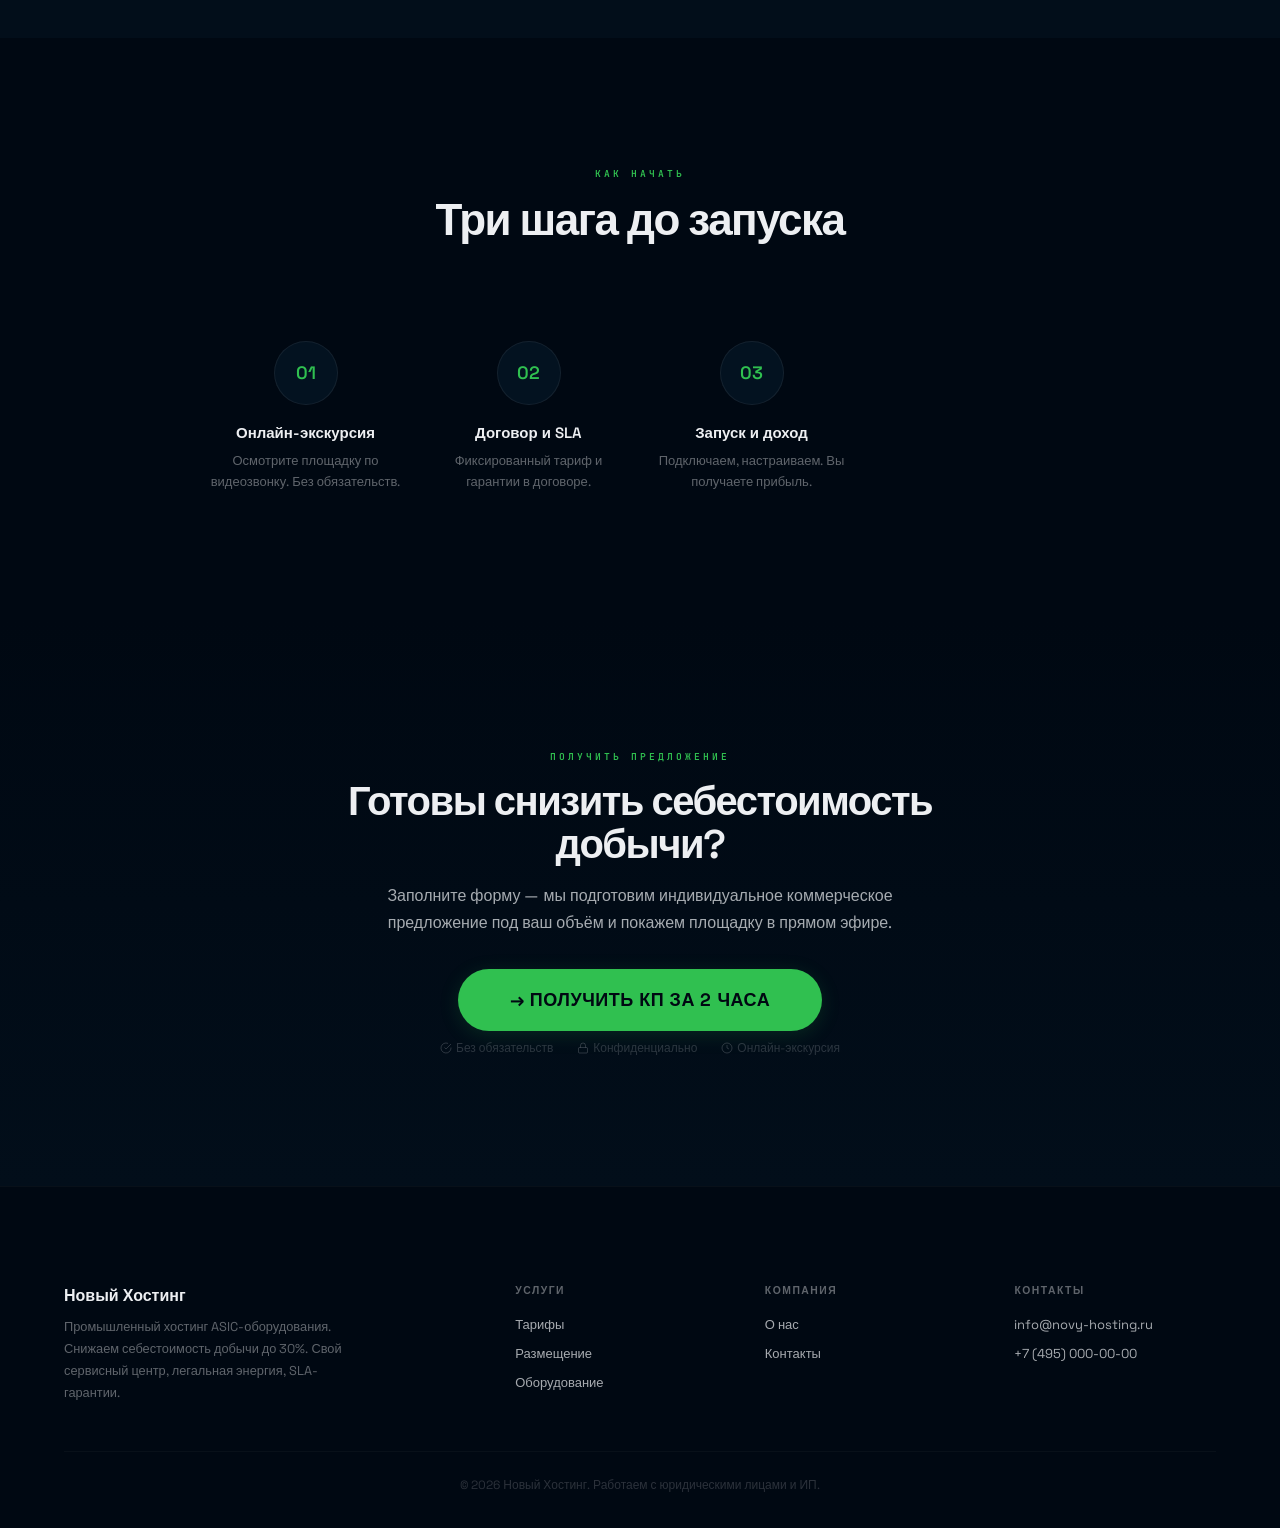
==== commit 88db5756: "v7.2: кнопка КП за 2 часа — компактная, с обводкой" ====
--- a/index.html
+++ b/index.html
@@ -42,7 +42,7 @@
       <a href="equipment.html">Оборудование</a>
       <a href="about.html">О нас</a>
       <a href="faq.html">FAQ</a>
-      <a href="contacts.html" class="nav-cta">Коммерческое предложение</a>
+      <a href="contacts.html" class="nav-cta">КП за 2 часа →</a>
     </nav>
     <button class="menu-toggle" id="menuToggle" aria-label="Меню">
       <span></span><span></span><span></span>
--- a/css/style.css
+++ b/css/style.css
@@ -75,10 +75,8 @@
 .nav a::after{content:'';position:absolute;bottom:-3px;left:0;width:0;height:1.5px;background:var(--green);transition:width .4s cubic-bezier(.16,1,.3,1)}
 .nav a:hover,.nav a.active{color:var(--text-primary)}
 .nav a:hover::after,.nav a.active::after{width:100%}
-.nav-cta{position:relative;background:transparent;color:var(--green)!important;font-weight:600!important;font-size:.8rem!important;padding:8px 0;letter-spacing:.3px;transition:all .3s!important}
-.nav-cta::before{content:'';position:absolute;bottom:0;left:0;width:0;height:1.5px;background:var(--green);transition:width .4s cubic-bezier(.16,1,.3,1)}
-.nav-cta:hover::before{width:100%}
-.nav-cta:hover{color:var(--green-light)!important}
+.nav-cta{display:inline-flex;align-items:center;gap:6px;padding:8px 18px;border:1.5px solid var(--green);border-radius:100px;color:var(--green)!important;font-weight:600!important;font-size:.78rem!important;letter-spacing:.2px;transition:all .3s!important;line-height:1}
+.nav-cta:hover{background:rgba(48,192,80,.08)!important;color:var(--green-light)!important;border-color:var(--green-light)!important;transform:translateY(-1px);box-shadow:0 4px 16px var(--green-glow)!important}
 .menu-toggle{display:none;flex-direction:column;gap:5px;cursor:pointer;background:none;border:none;padding:8px}
 .menu-toggle span{width:22px;height:1.5px;background:var(--text-primary);border-radius:1px;transition:all .3s}
 
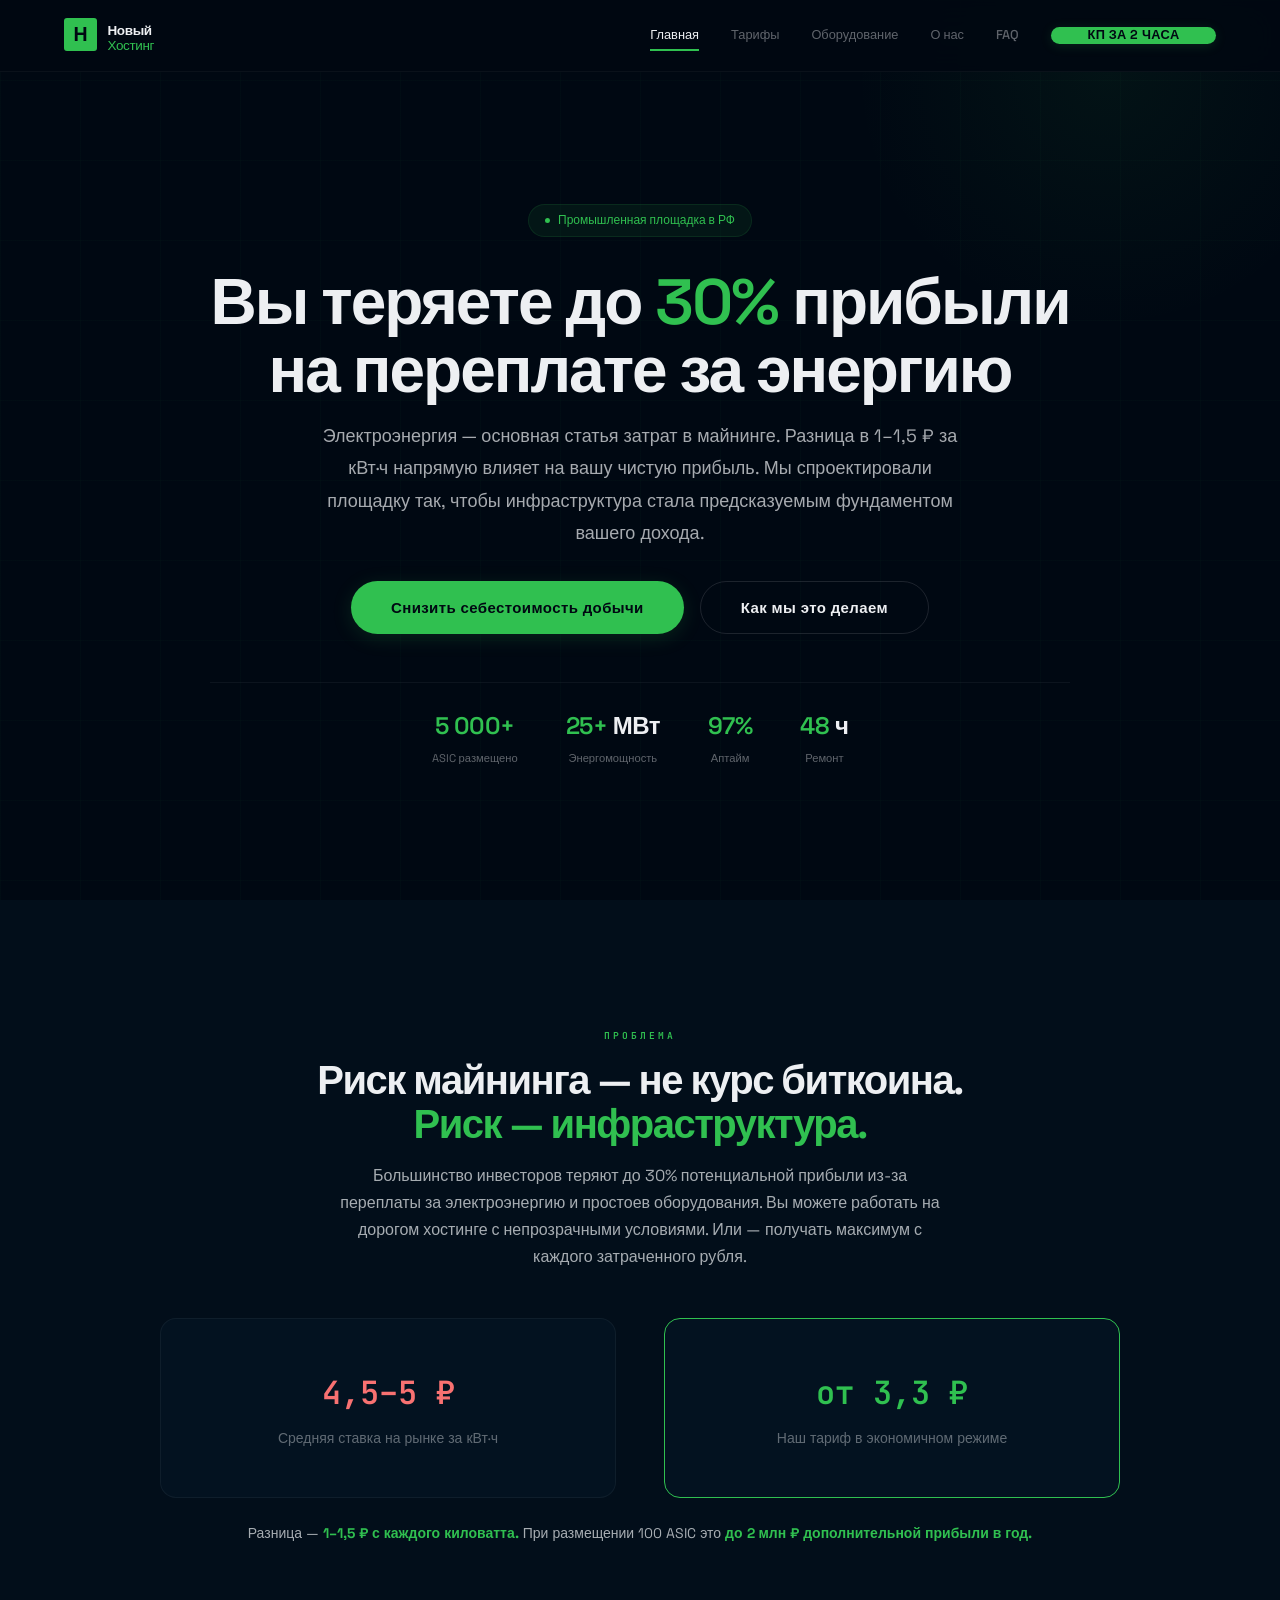
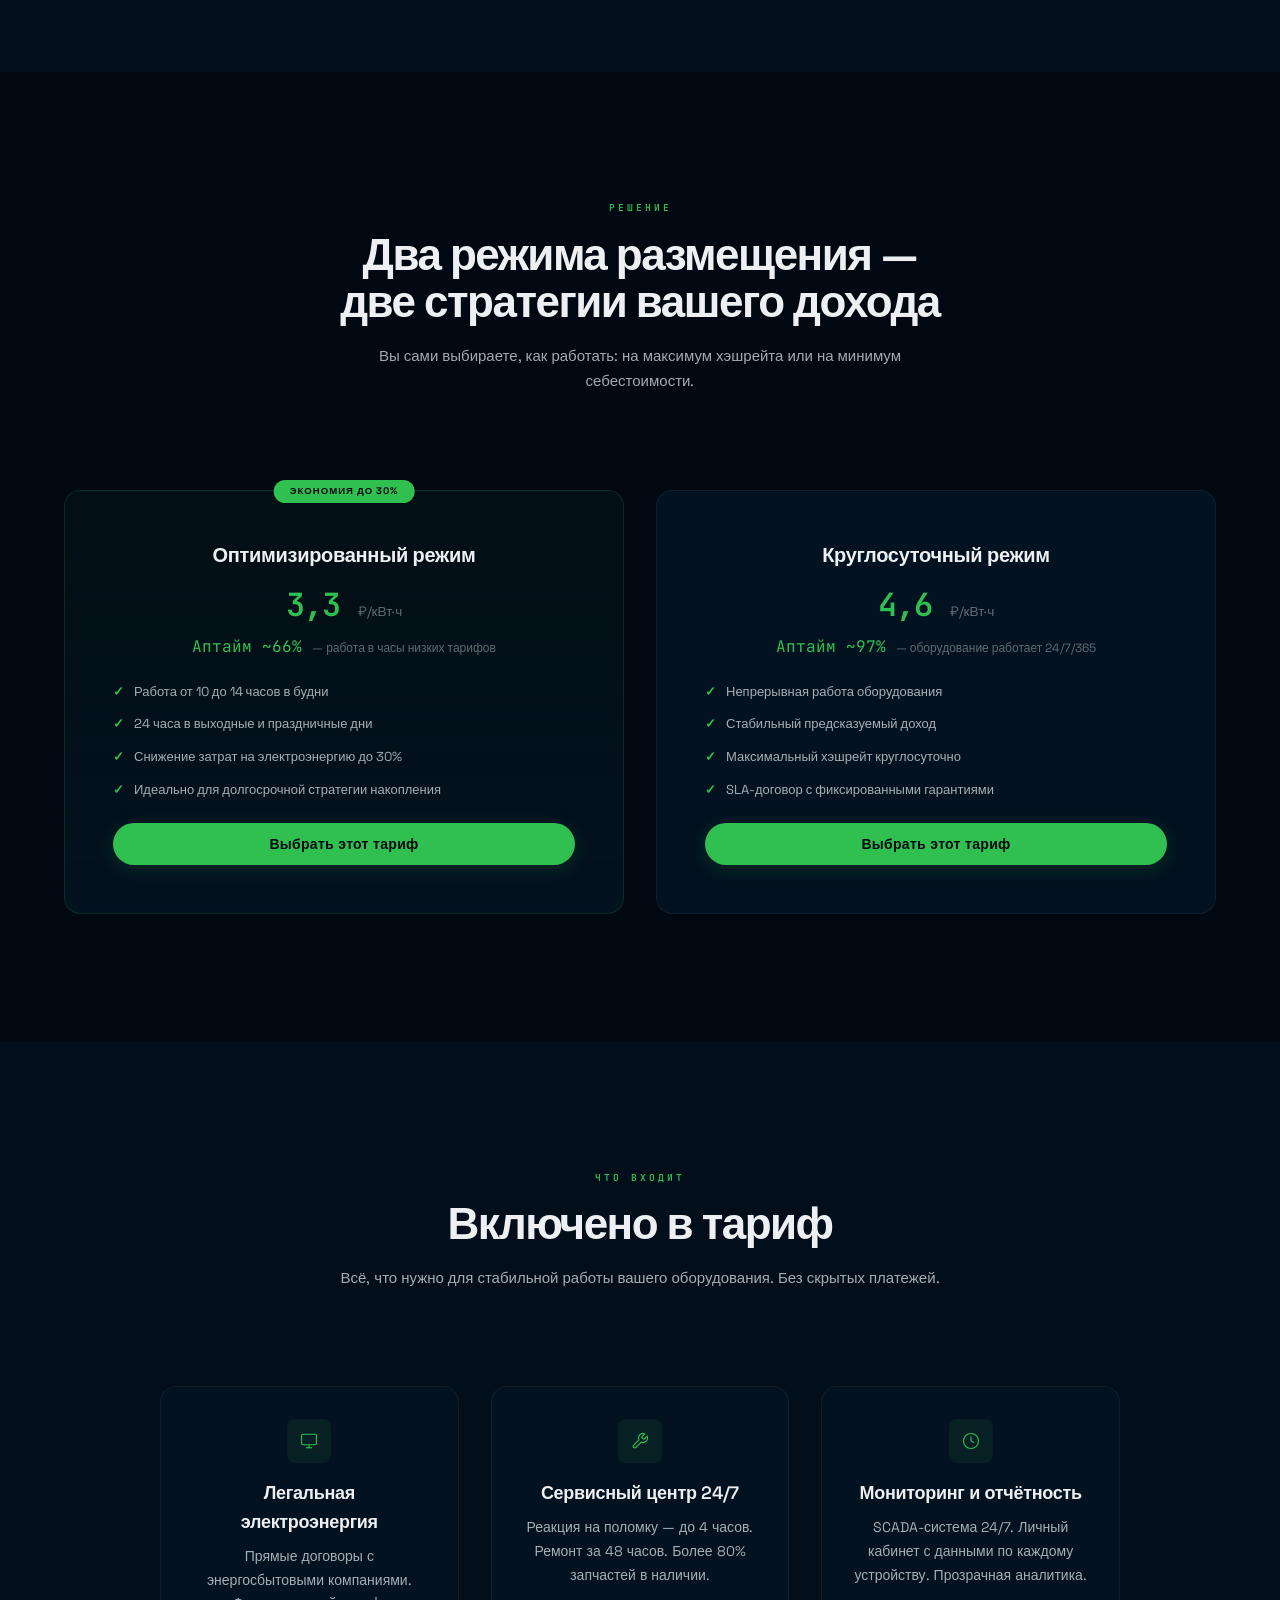
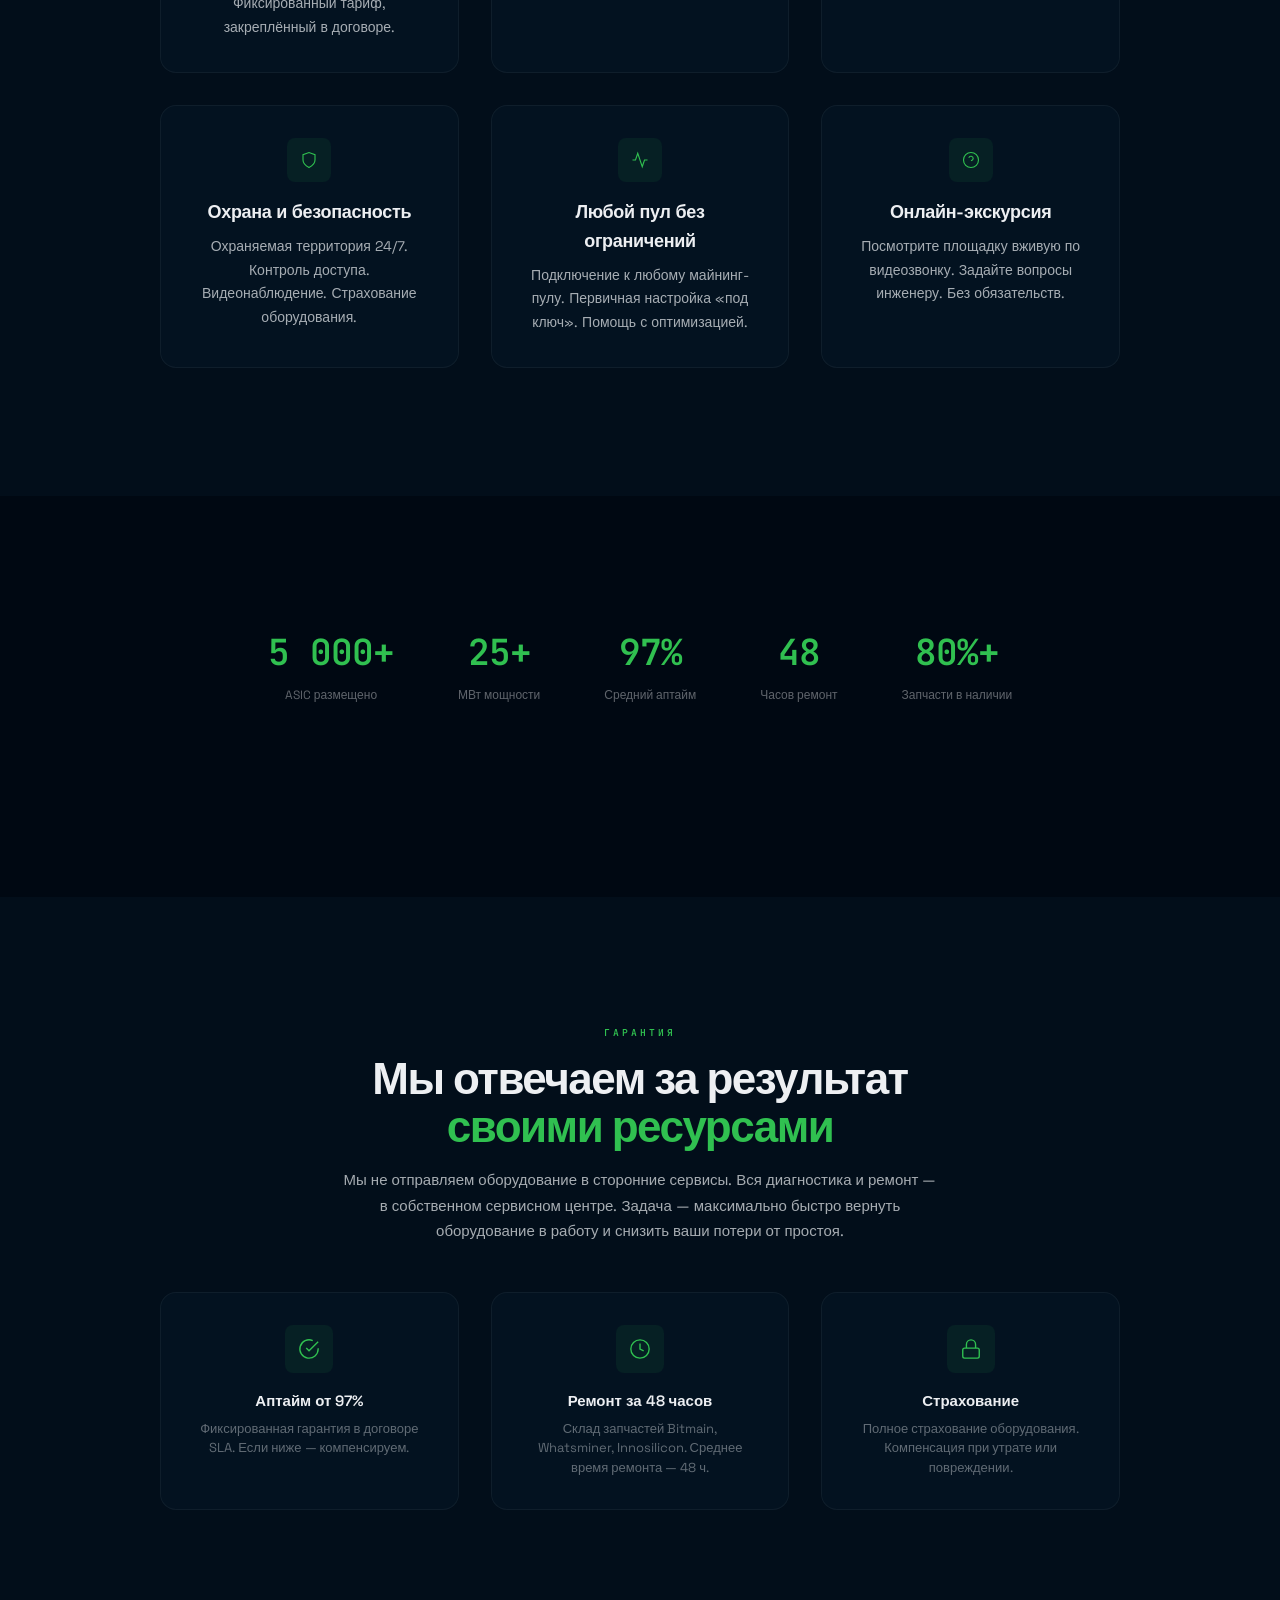
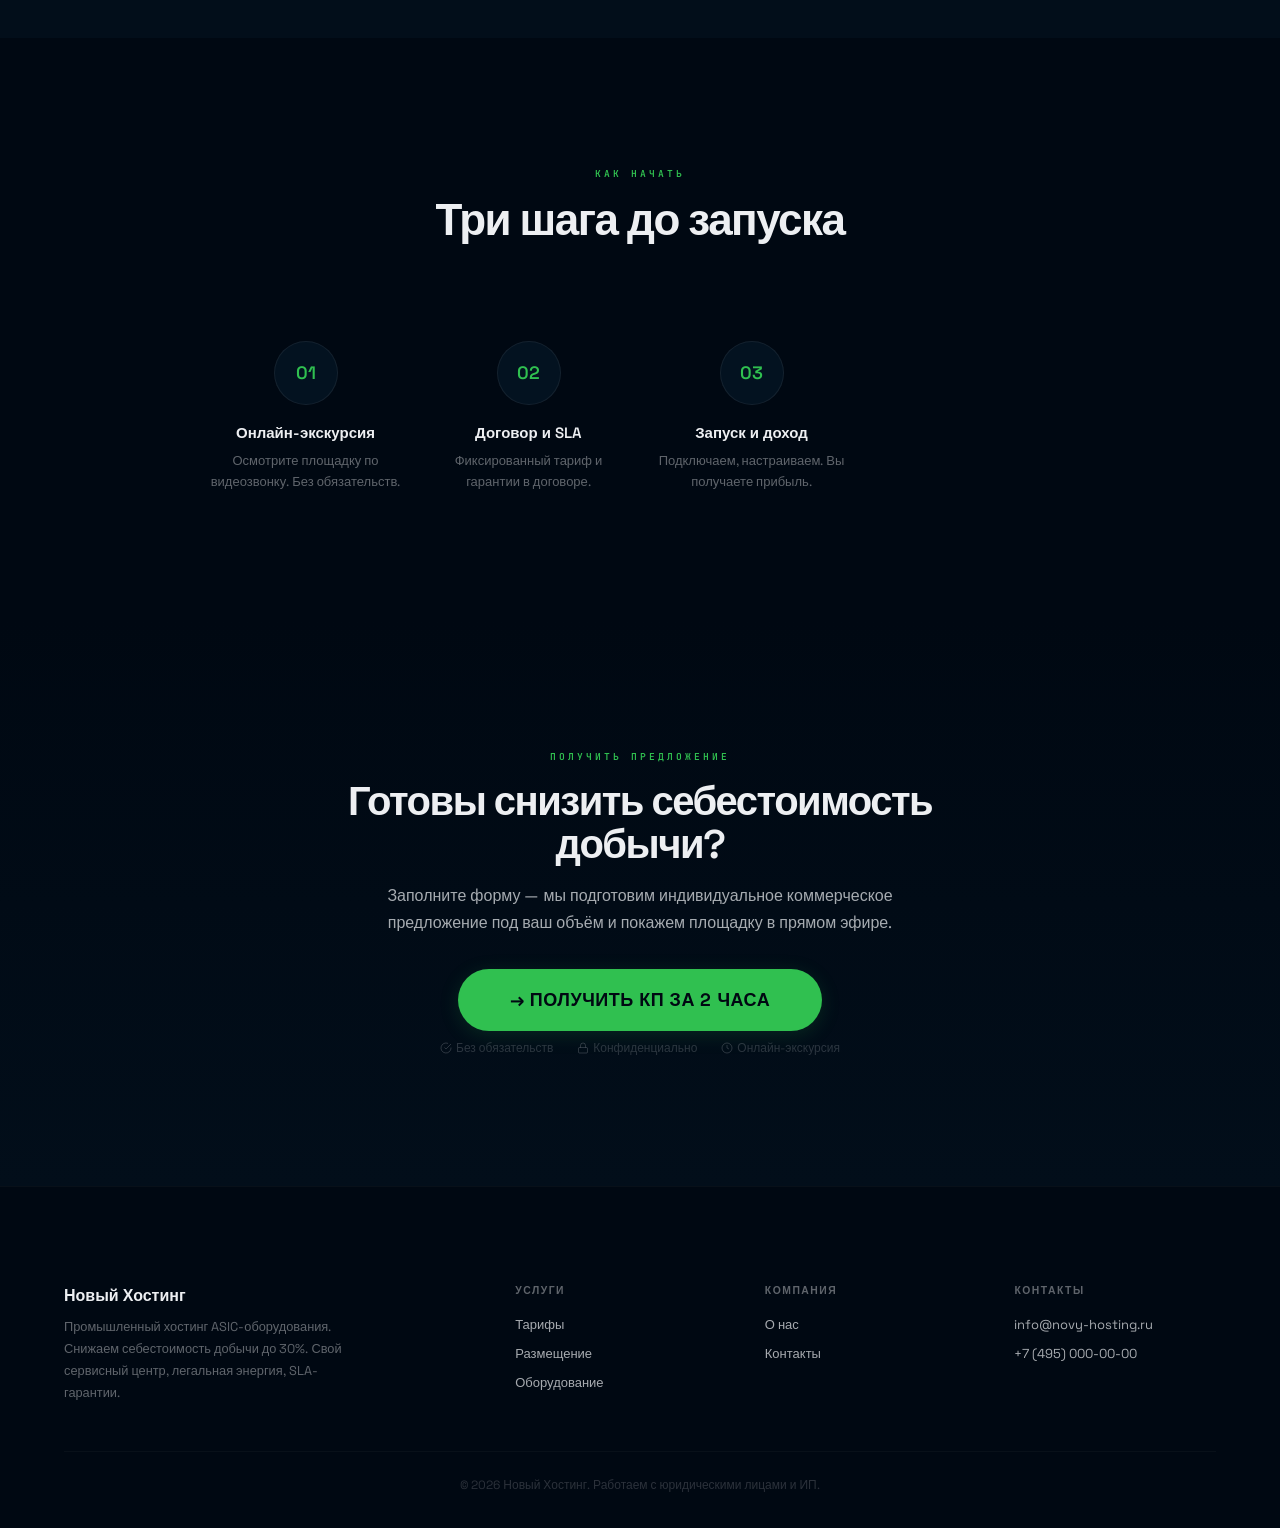
==== commit c9879f5d: "v7.6: кнопка КП — зелёный фон, uppercase, 165px" ====
--- a/index.html
+++ b/index.html
@@ -42,7 +42,7 @@
       <a href="equipment.html">Оборудование</a>
       <a href="about.html">О нас</a>
       <a href="faq.html">FAQ</a>
-      <a href="contacts.html" class="nav-cta">КП за 2 часа →</a>
+      <a href="contacts.html" class="nav-cta">КП за 2 часа</a>
     </nav>
     <button class="menu-toggle" id="menuToggle" aria-label="Меню">
       <span></span><span></span><span></span>
--- a/css/style.css
+++ b/css/style.css
@@ -75,8 +75,8 @@
 .nav a::after{content:'';position:absolute;bottom:-3px;left:0;width:0;height:1.5px;background:var(--green);transition:width .4s cubic-bezier(.16,1,.3,1)}
 .nav a:hover,.nav a.active{color:var(--text-primary)}
 .nav a:hover::after,.nav a.active::after{width:100%}
-.nav-cta{display:inline-flex;align-items:center;gap:6px;padding:8px 18px;border:1.5px solid var(--green);border-radius:100px;color:var(--green)!important;font-weight:600!important;font-size:.78rem!important;letter-spacing:.2px;transition:all .3s!important;line-height:1}
-.nav-cta:hover{background:rgba(48,192,80,.08)!important;color:var(--green-light)!important;border-color:var(--green-light)!important;transform:translateY(-1px);box-shadow:0 4px 16px var(--green-glow)!important}
+.nav-cta{display:inline-flex;align-items:center;gap:6px;padding:10px 28px;min-width:165px;justify-content:center;background:var(--green);border:none;border-radius:100px;color:var(--bg-deep)!important;font-weight:700!important;font-size:.8rem!important;letter-spacing:.4px;transition:all .3s!important;line-height:1;white-space:nowrap;margin-left:auto;text-transform:uppercase;box-shadow:0 2px 12px var(--green-glow)}
+.nav-cta:hover{background:var(--green-light)!important;color:var(--bg-deep)!important;transform:translateY(-2px);box-shadow:0 6px 20px var(--green-intense)!important}
 .menu-toggle{display:none;flex-direction:column;gap:5px;cursor:pointer;background:none;border:none;padding:8px}
 .menu-toggle span{width:22px;height:1.5px;background:var(--text-primary);border-radius:1px;transition:all .3s}
 
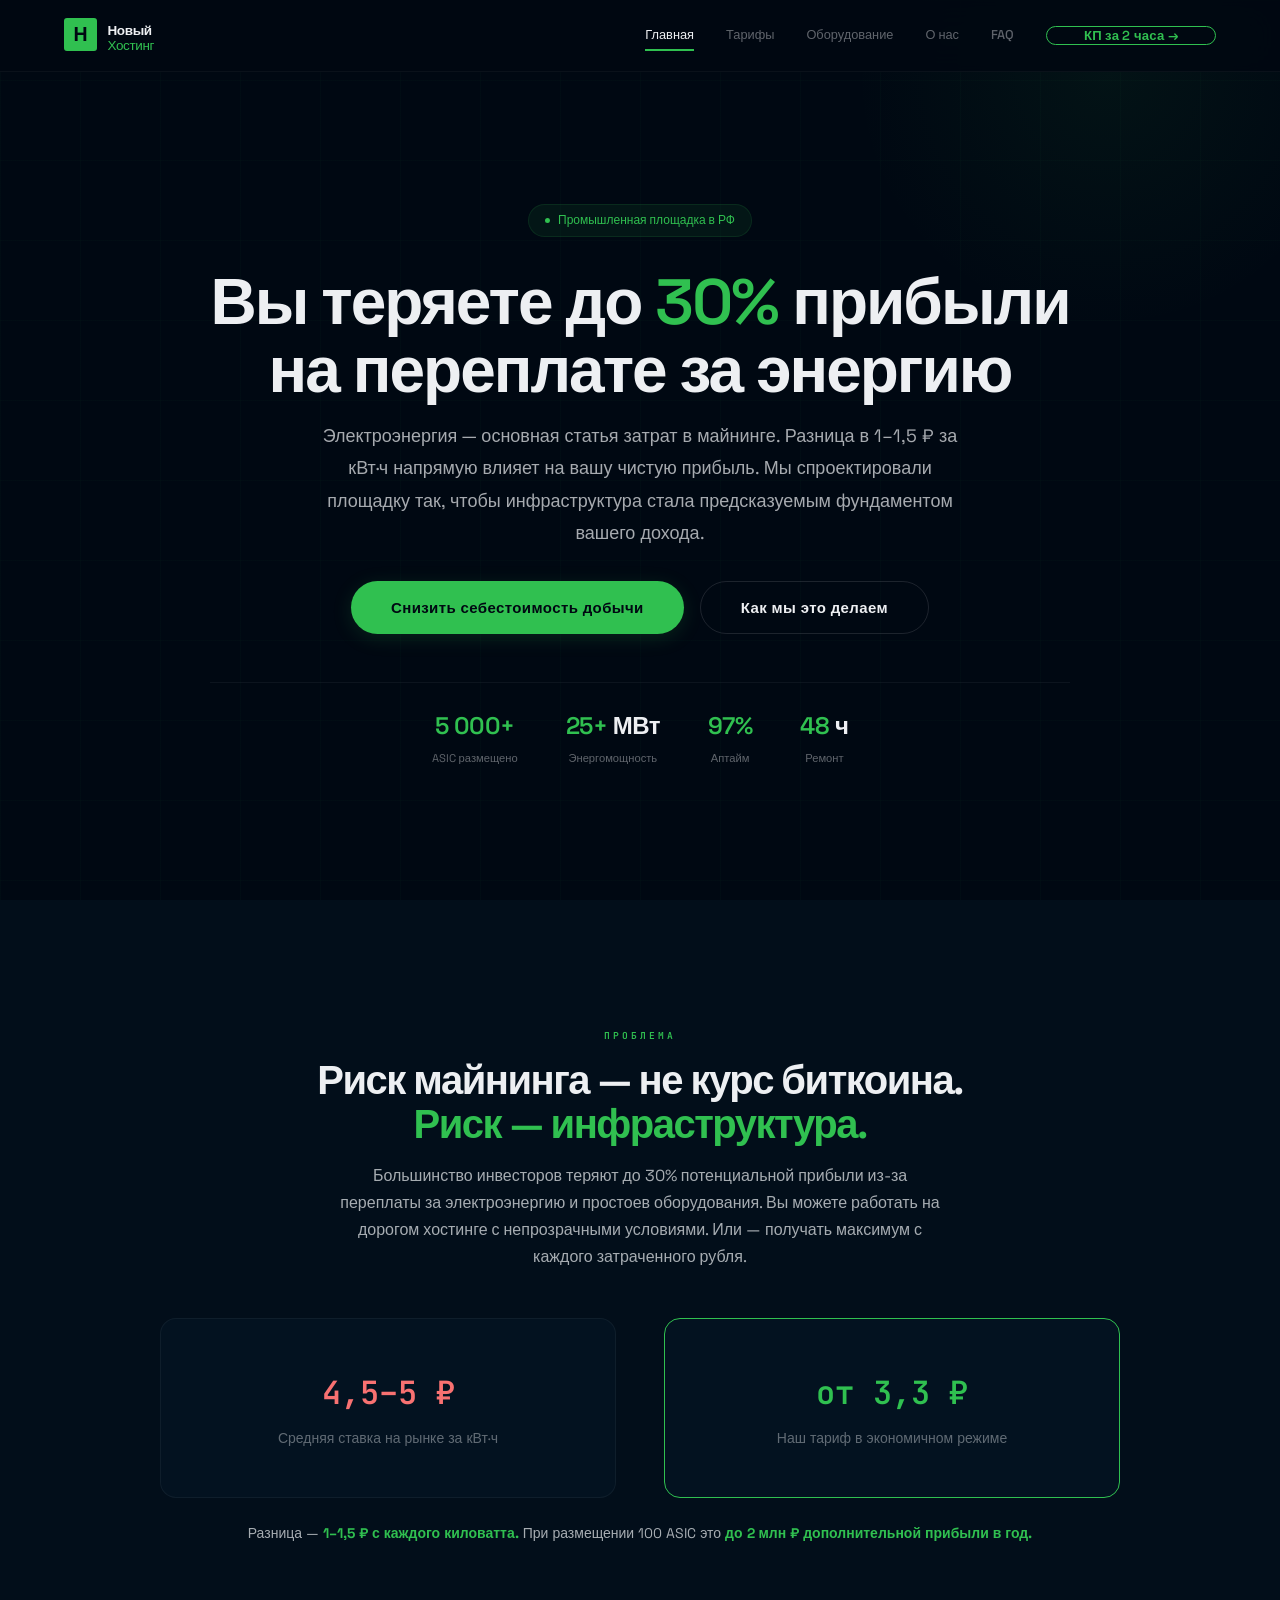
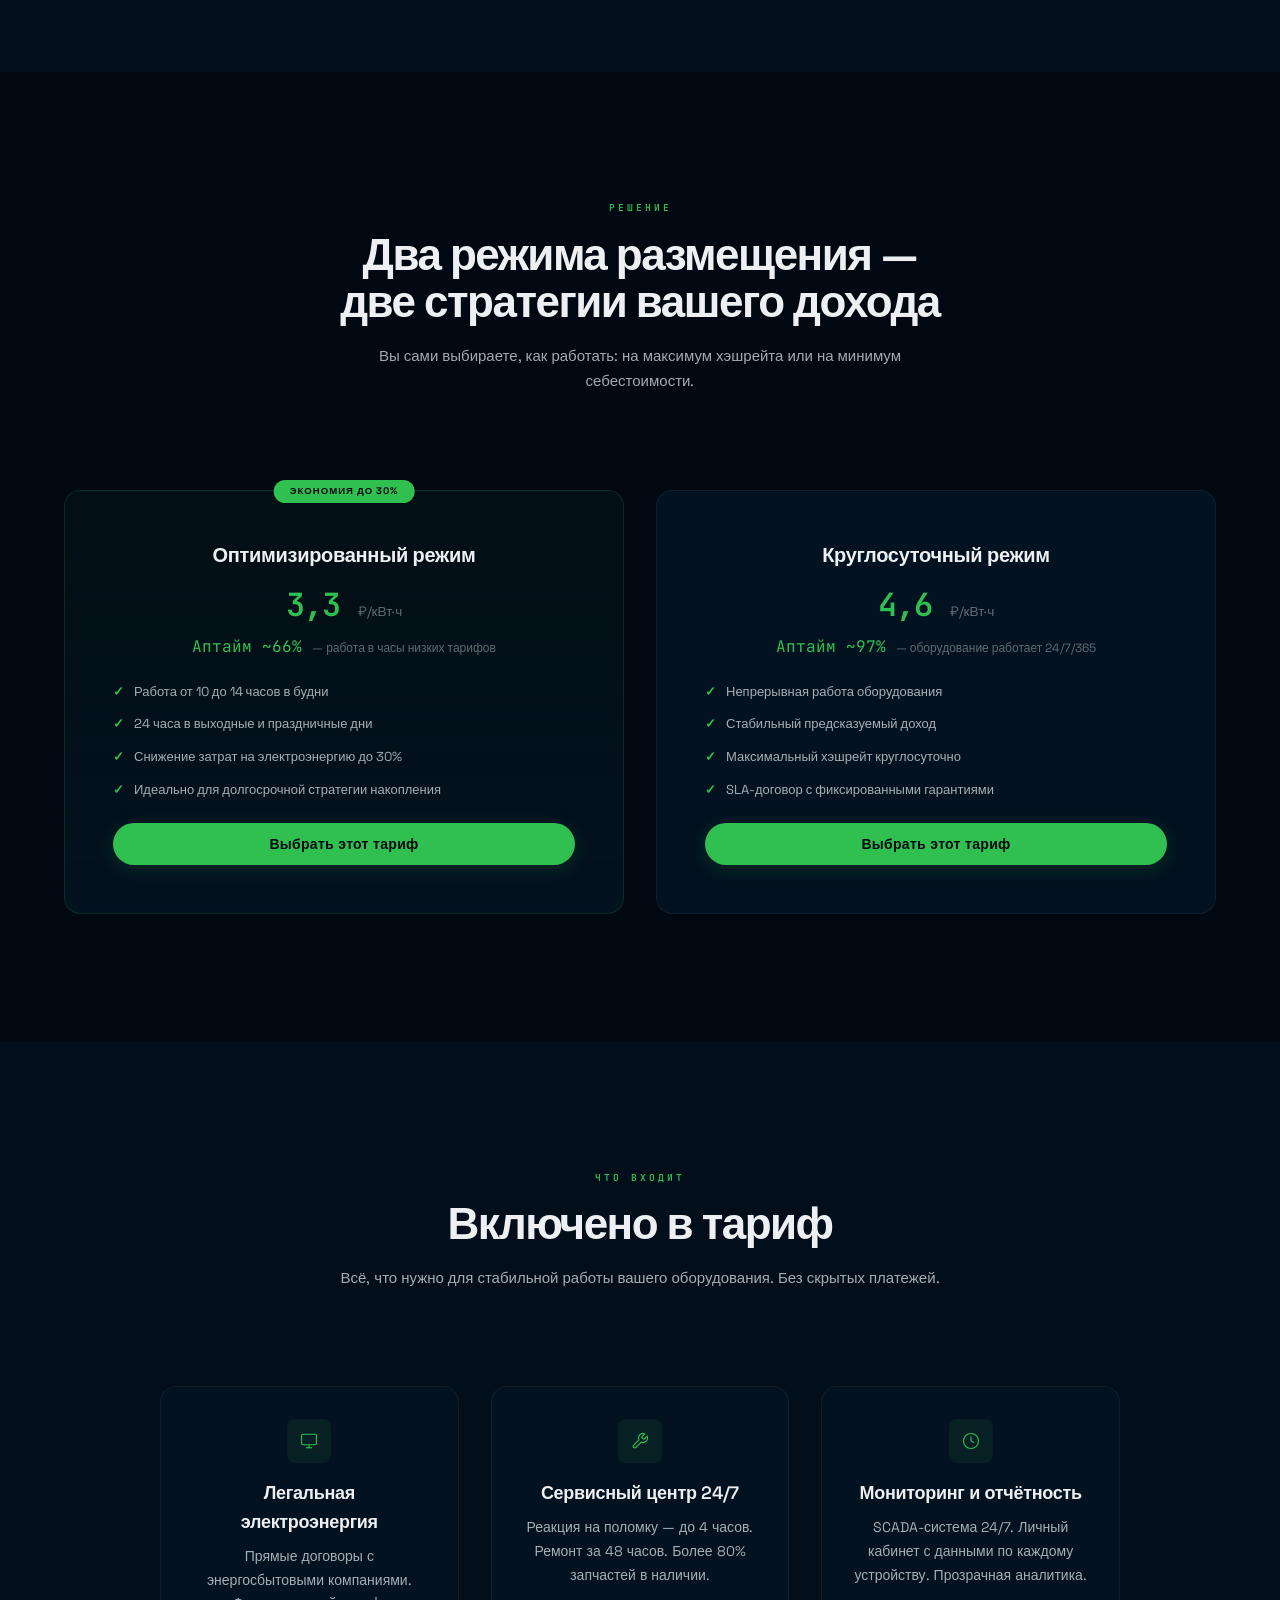
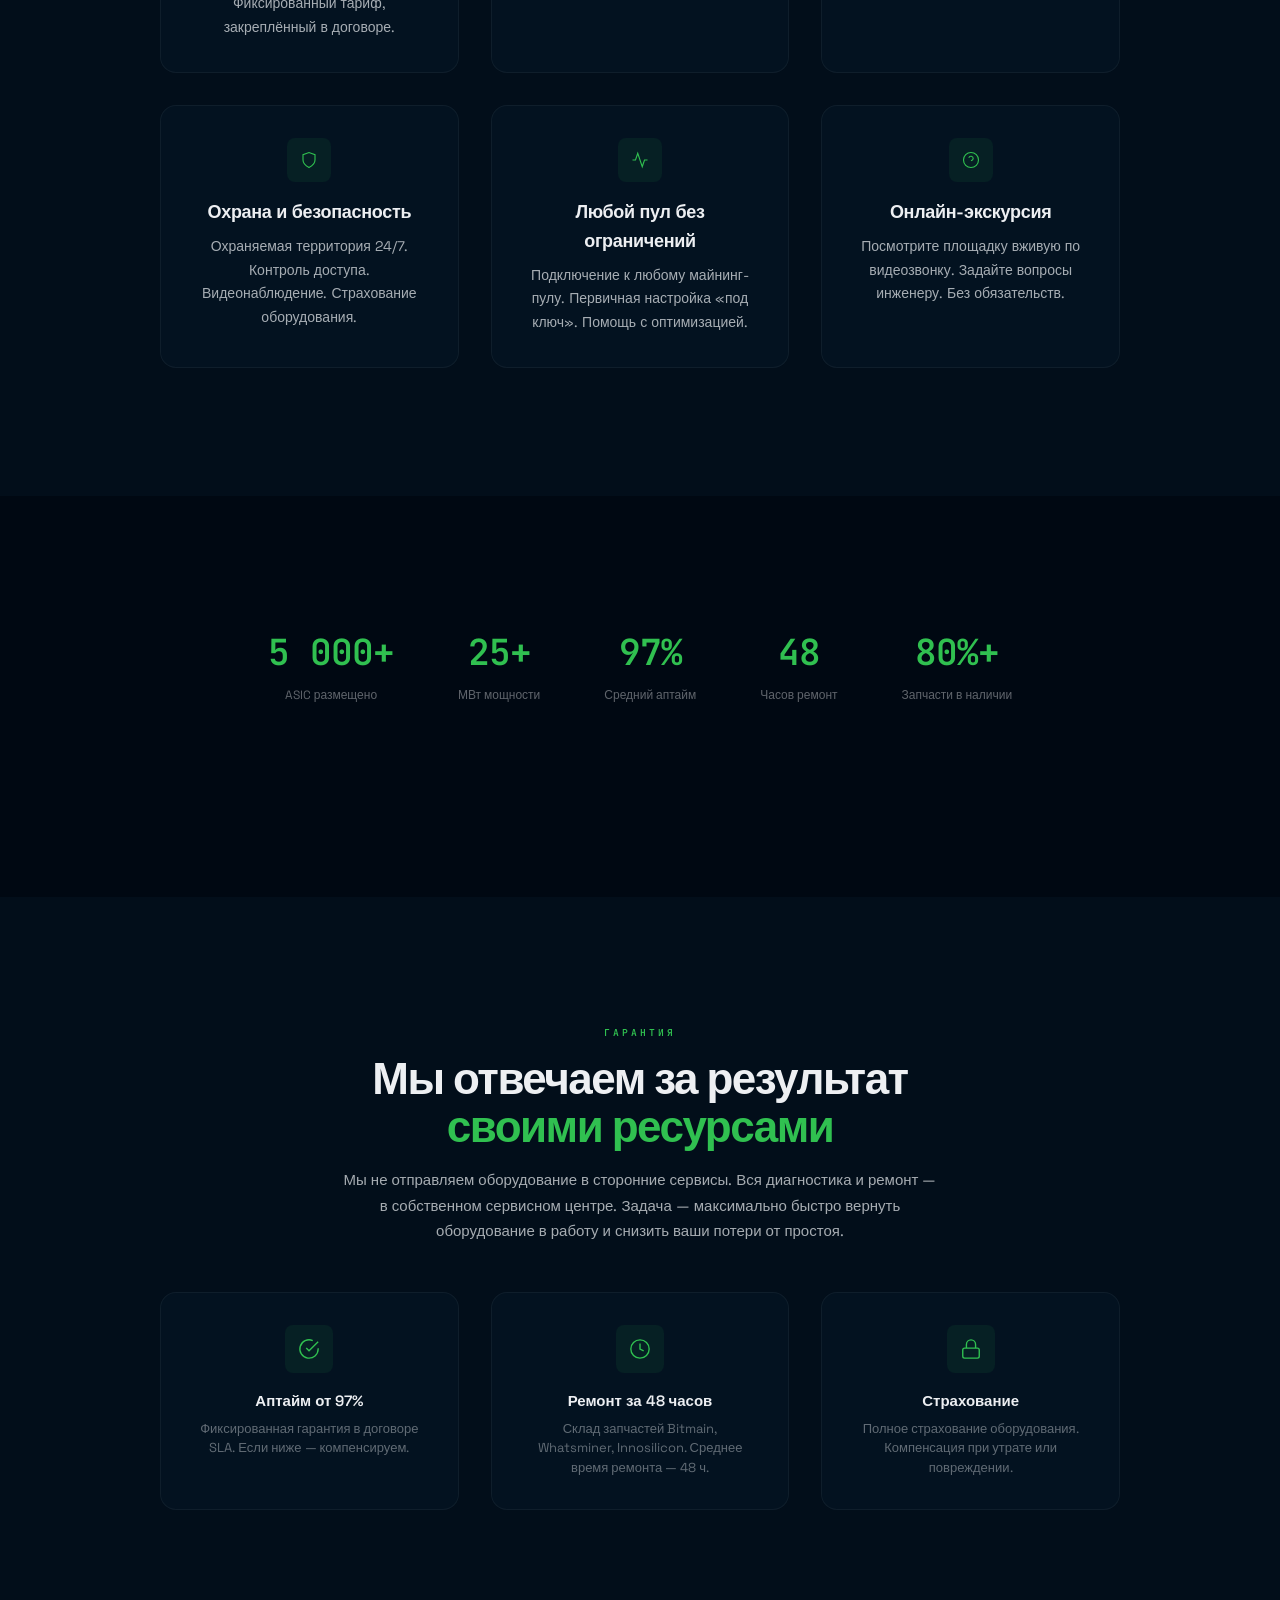
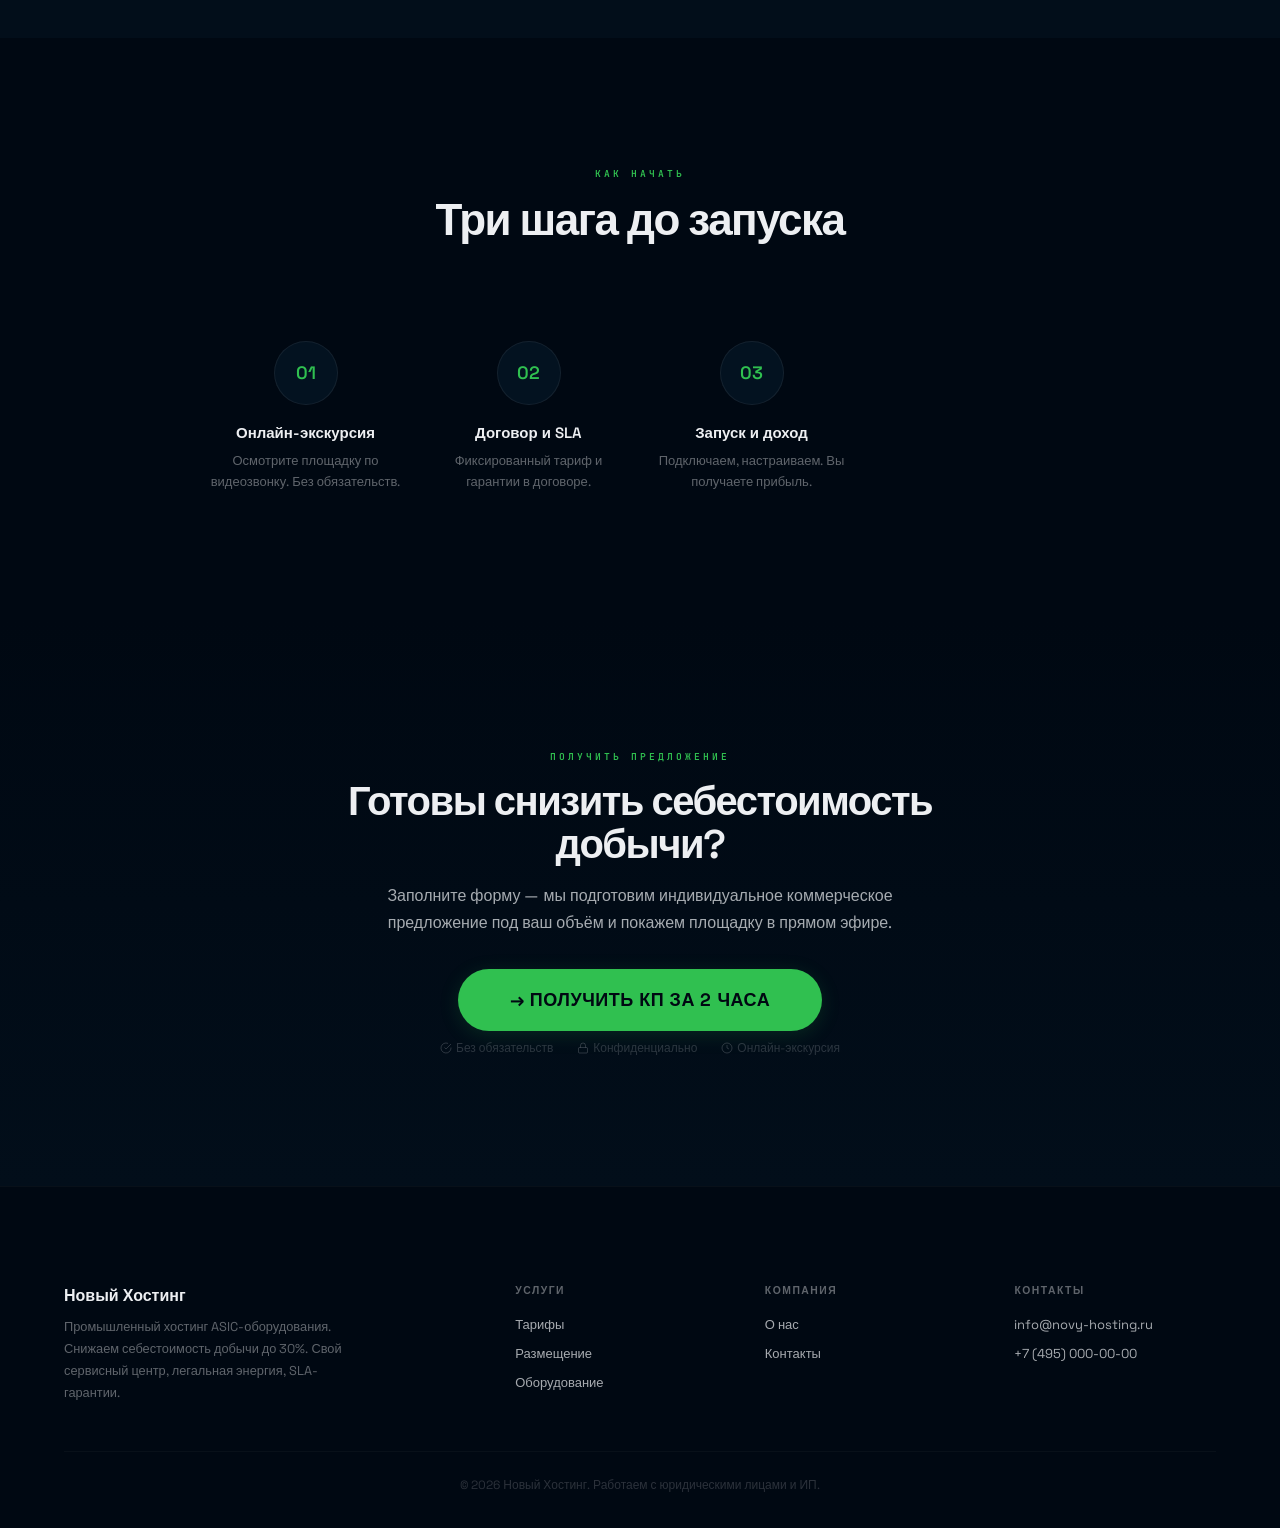
==== commit ccf9c5dd: "v7.7: кнопка КП — обводка 1.5px, прозрачный фон, 170px" ====
--- a/index.html
+++ b/index.html
@@ -42,7 +42,7 @@
       <a href="equipment.html">Оборудование</a>
       <a href="about.html">О нас</a>
       <a href="faq.html">FAQ</a>
-      <a href="contacts.html" class="nav-cta">КП за 2 часа</a>
+      <a href="contacts.html" class="nav-cta">КП за 2 часа →</a>
     </nav>
     <button class="menu-toggle" id="menuToggle" aria-label="Меню">
       <span></span><span></span><span></span>
--- a/css/style.css
+++ b/css/style.css
@@ -75,8 +75,8 @@
 .nav a::after{content:'';position:absolute;bottom:-3px;left:0;width:0;height:1.5px;background:var(--green);transition:width .4s cubic-bezier(.16,1,.3,1)}
 .nav a:hover,.nav a.active{color:var(--text-primary)}
 .nav a:hover::after,.nav a.active::after{width:100%}
-.nav-cta{display:inline-flex;align-items:center;gap:6px;padding:10px 28px;min-width:165px;justify-content:center;background:var(--green);border:none;border-radius:100px;color:var(--bg-deep)!important;font-weight:700!important;font-size:.8rem!important;letter-spacing:.4px;transition:all .3s!important;line-height:1;white-space:nowrap;margin-left:auto;text-transform:uppercase;box-shadow:0 2px 12px var(--green-glow)}
-.nav-cta:hover{background:var(--green-light)!important;color:var(--bg-deep)!important;transform:translateY(-2px);box-shadow:0 6px 20px var(--green-intense)!important}
+.nav-cta{display:inline-flex;align-items:center;gap:8px;padding:10px 32px;min-width:170px;justify-content:center;background:transparent;border:1.5px solid var(--green);border-radius:100px;color:var(--green)!important;font-weight:600!important;font-size:.82rem!important;letter-spacing:.25px;transition:all .3s ease!important;line-height:1;white-space:nowrap;margin-left:auto}
+.nav-cta:hover{background:rgba(48,192,80,.06)!important;color:var(--green-light)!important;border-color:var(--green-light)!important;transform:translateY(-1px);box-shadow:0 4px 20px var(--green-glow)!important}
 .menu-toggle{display:none;flex-direction:column;gap:5px;cursor:pointer;background:none;border:none;padding:8px}
 .menu-toggle span{width:22px;height:1.5px;background:var(--text-primary);border-radius:1px;transition:all .3s}
 
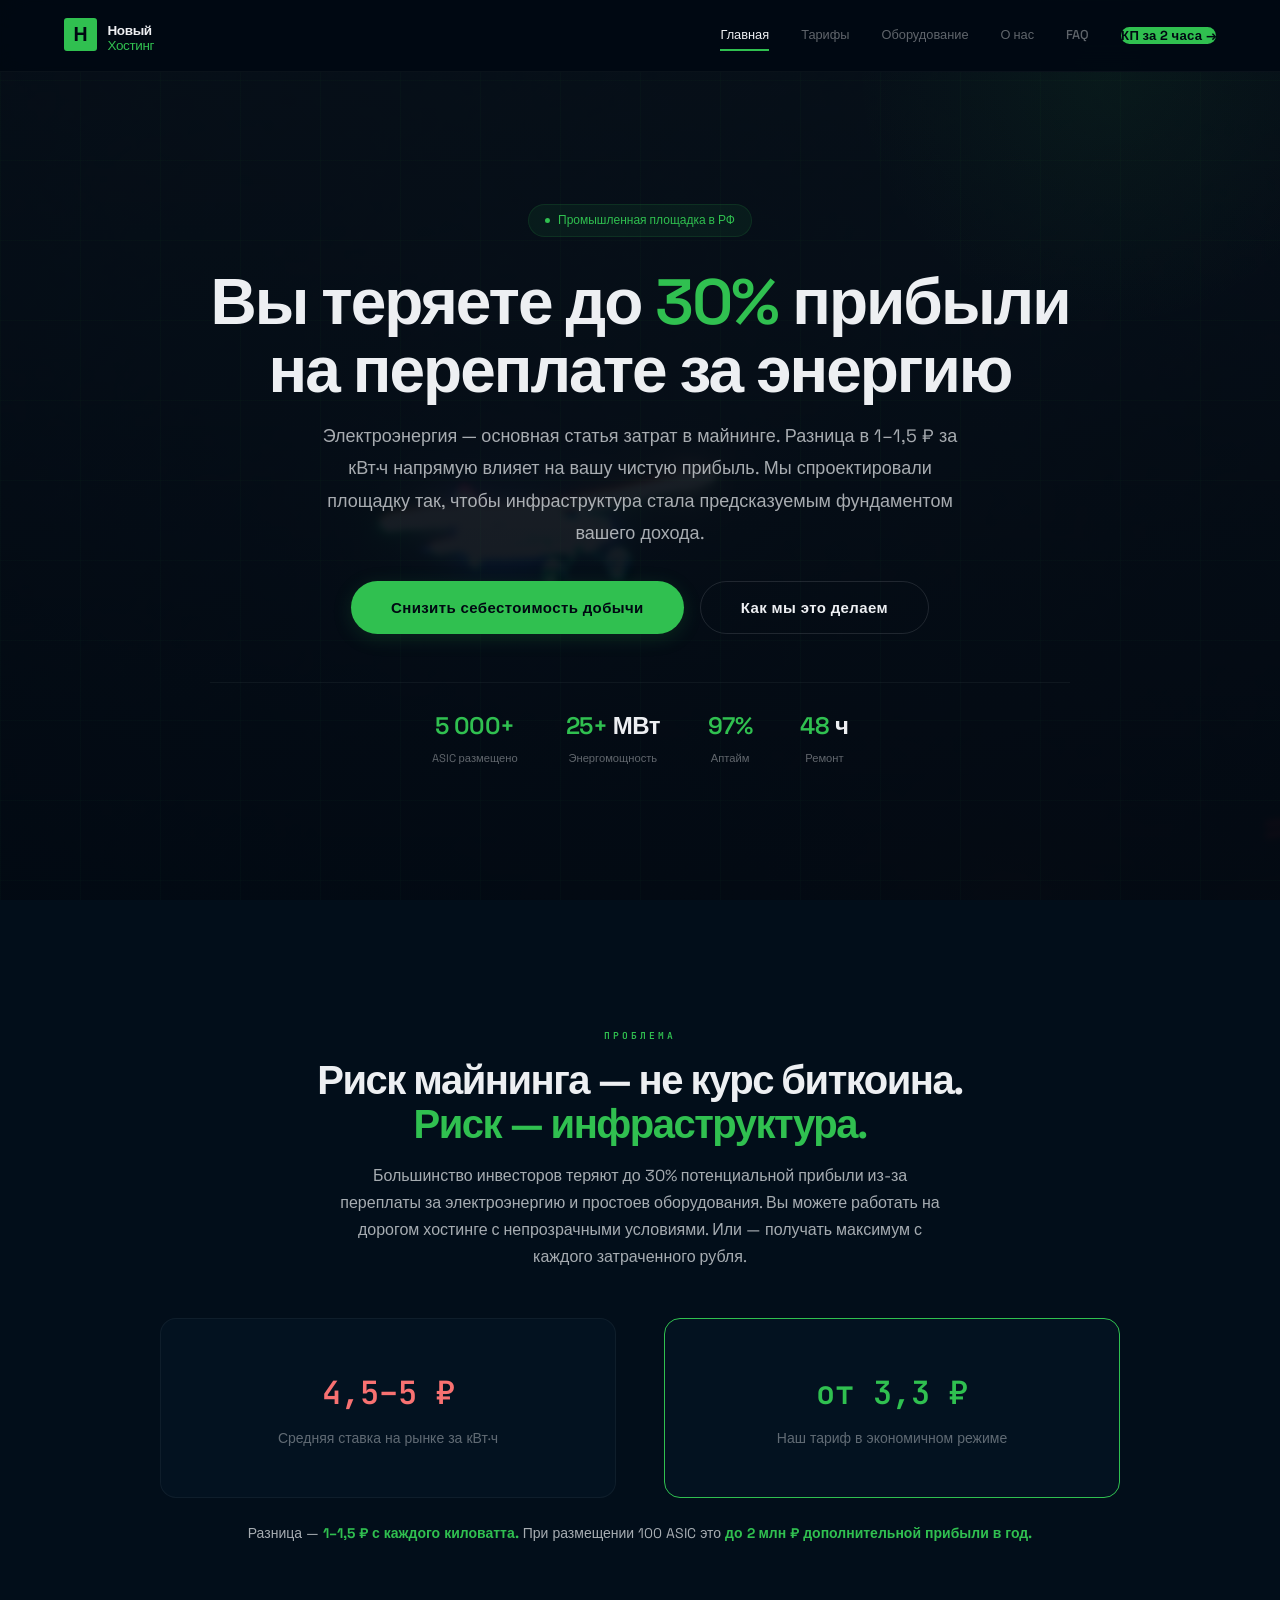
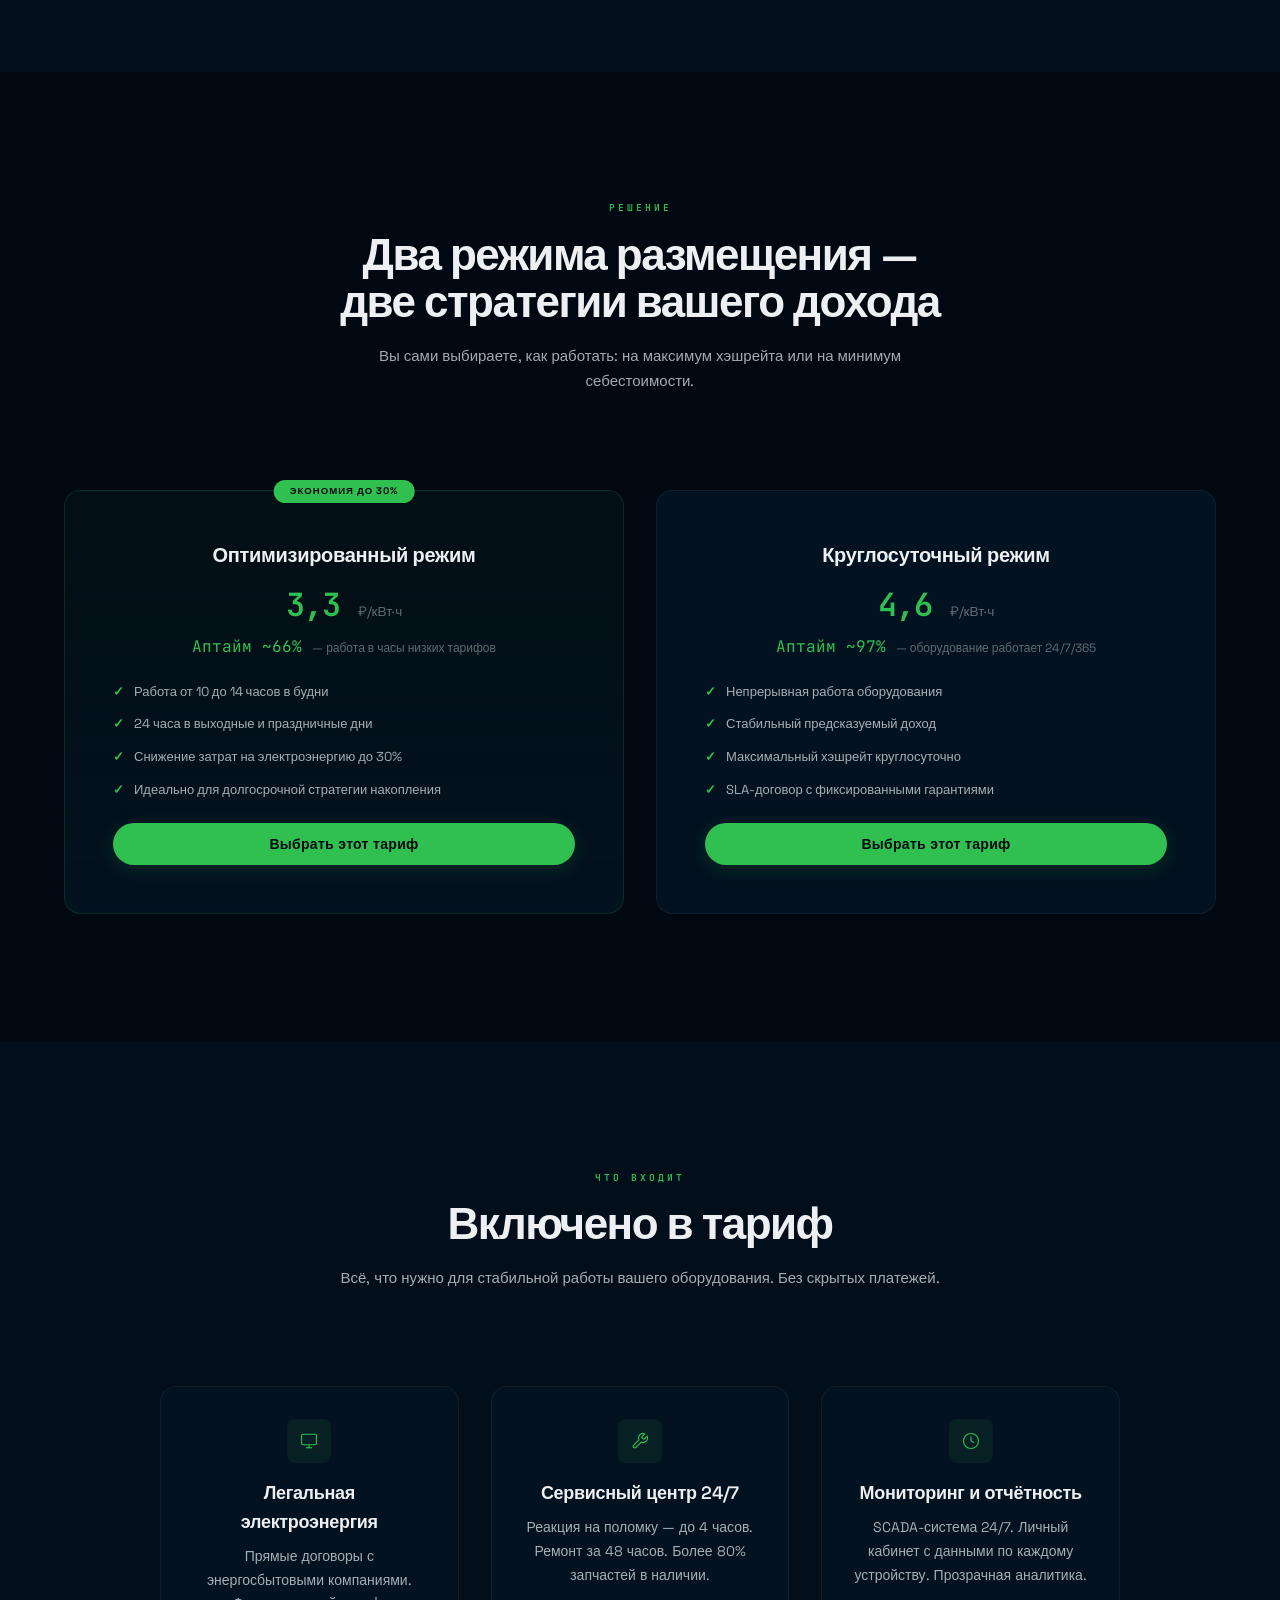
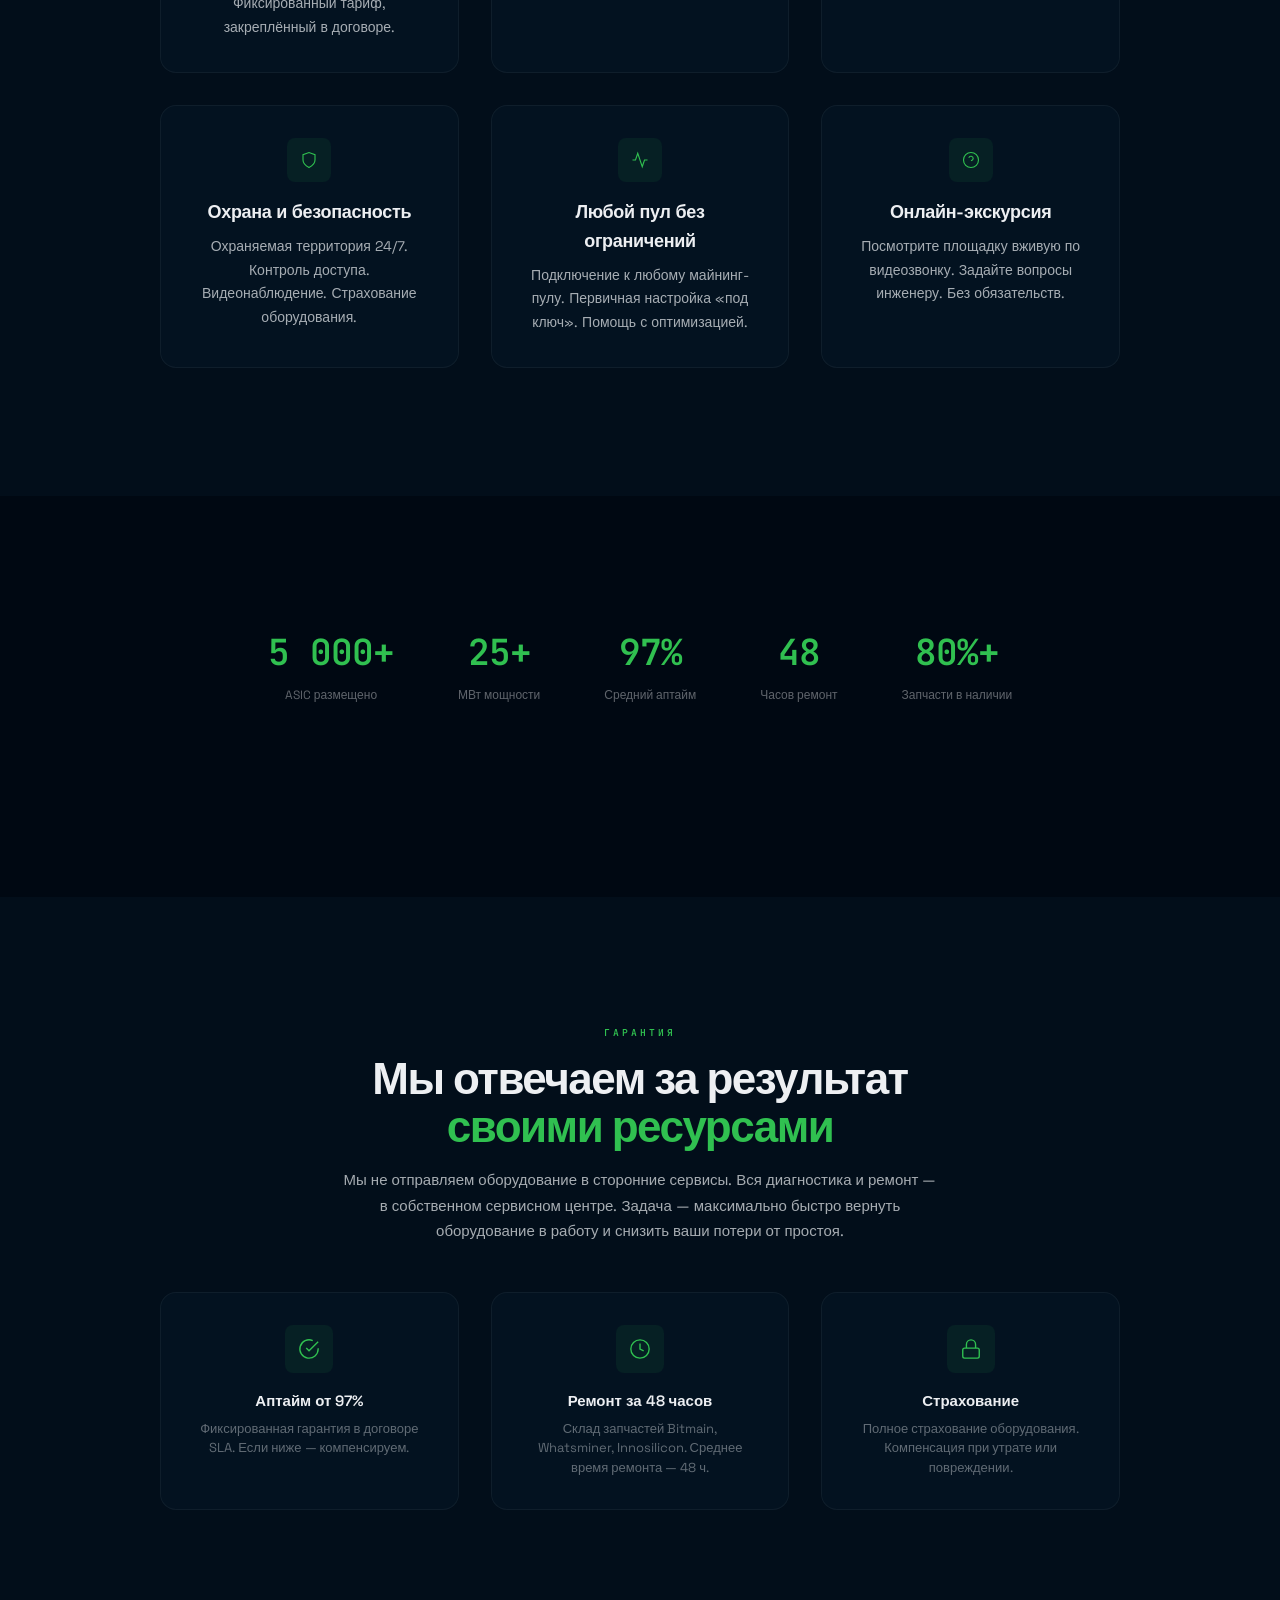
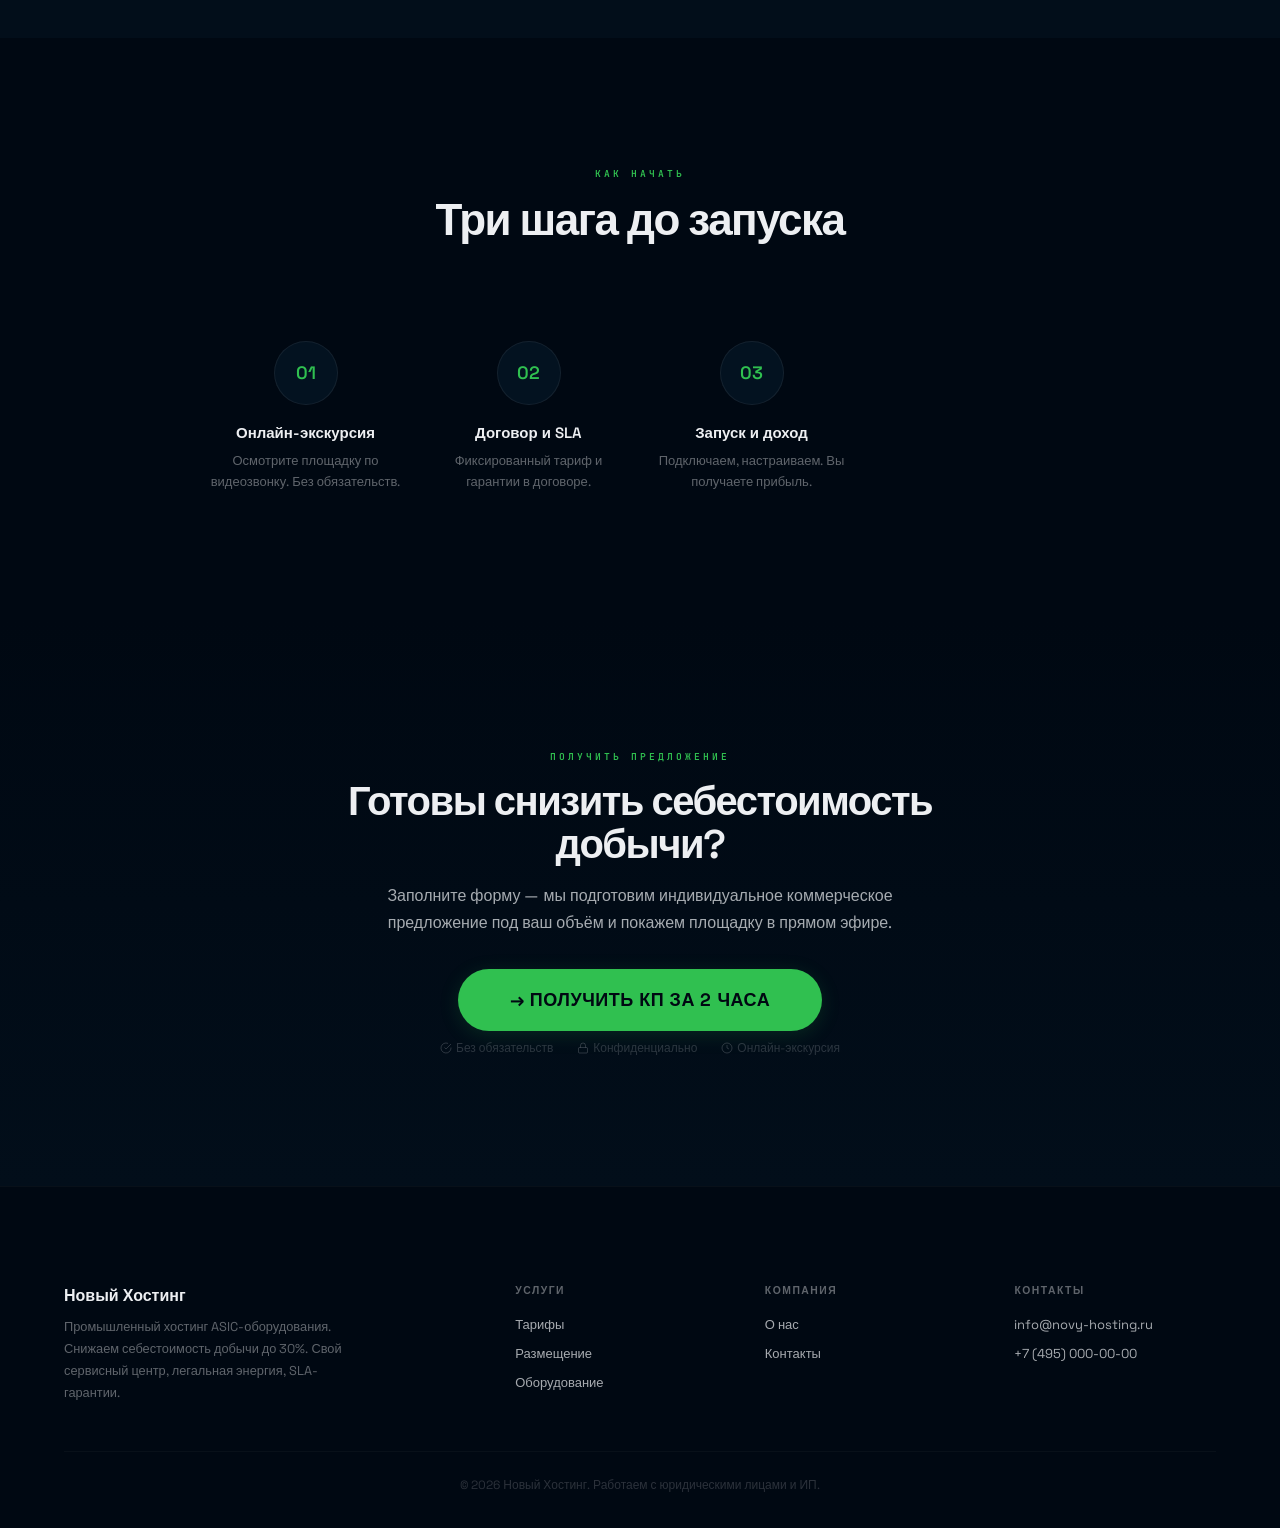
==== commit 0933c940: "v7.13: ASIC-майнер на фон hero с размытием" ====
--- a/index.html
+++ b/index.html
@@ -53,6 +53,8 @@
 <!-- ============ HERO ============ -->
 <section class="hero" style="text-align:center">
   <div class="hero-bg">
+    <div class="hero-image"></div>
+    <div class="hero-overlay"></div>
     <div class="hero-grid"></div>
     <div class="hero-glow"></div>
   </div>
--- a/css/style.css
+++ b/css/style.css
@@ -75,8 +75,8 @@
 .nav a::after{content:'';position:absolute;bottom:-3px;left:0;width:0;height:1.5px;background:var(--green);transition:width .4s cubic-bezier(.16,1,.3,1)}
 .nav a:hover,.nav a.active{color:var(--text-primary)}
 .nav a:hover::after,.nav a.active::after{width:100%}
-.nav-cta{display:inline-flex;align-items:center;gap:8px;padding:10px 32px;min-width:170px;justify-content:center;background:transparent;border:1.5px solid var(--green);border-radius:100px;color:var(--green)!important;font-weight:600!important;font-size:.82rem!important;letter-spacing:.25px;transition:all .3s ease!important;line-height:1;white-space:nowrap;margin-left:auto}
-.nav-cta:hover{background:rgba(48,192,80,.06)!important;color:var(--green-light)!important;border-color:var(--green-light)!important;transform:translateY(-1px);box-shadow:0 4px 20px var(--green-glow)!important}
+.nav-cta{display:inline-flex;align-items:center;gap:8px;padding:10px 28px;justify-content:center;background:var(--green);border:none;border-radius:100px;color:var(--bg-deep)!important;font-weight:700!important;font-size:.82rem!important;letter-spacing:.3px;transition:all .3s ease!important;line-height:1;white-space:nowrap;margin-left:auto}
+.nav-cta:hover{background:var(--green-light)!important;color:var(--bg-deep)!important;transform:translateY(-2px);box-shadow:0 6px 24px var(--green-intense)!important}
 .menu-toggle{display:none;flex-direction:column;gap:5px;cursor:pointer;background:none;border:none;padding:8px}
 .menu-toggle span{width:22px;height:1.5px;background:var(--text-primary);border-radius:1px;transition:all .3s}
 
@@ -101,6 +101,8 @@
 /* ============= HERO SPLIT ============= */
 .hero{min-height:100vh;display:flex;align-items:center;position:relative;overflow:hidden;padding-top:var(--header-h);background:var(--bg-deep)}
 .hero-bg{position:absolute;inset:0;z-index:0}
+.hero-image{position:absolute;inset:0;background:url('../images/asic-bg.jpg') center center/cover no-repeat;filter:blur(3px) brightness(.35);transform:scale(1.05)}
+.hero-overlay{position:absolute;inset:0;background:linear-gradient(180deg,rgba(0,8,18,.6) 0%,rgba(0,8,18,.85) 100%)}
 .hero-grid{position:absolute;inset:0;background-image:linear-gradient(rgba(48,192,80,.025) 1px,transparent 1px),linear-gradient(90deg,rgba(48,192,80,.025) 1px,transparent 1px);background-size:80px 80px}
 .hero-glow{position:absolute;top:-25%;right:-10%;width:600px;height:600px;background:radial-gradient(circle,rgba(48,192,80,.06) 0%,transparent 60%);border-radius:50%;pointer-events:none}
 .hero-content{position:relative;z-index:1;display:grid;grid-template-columns:1fr 1fr;gap:var(--space-3xl);align-items:center}
